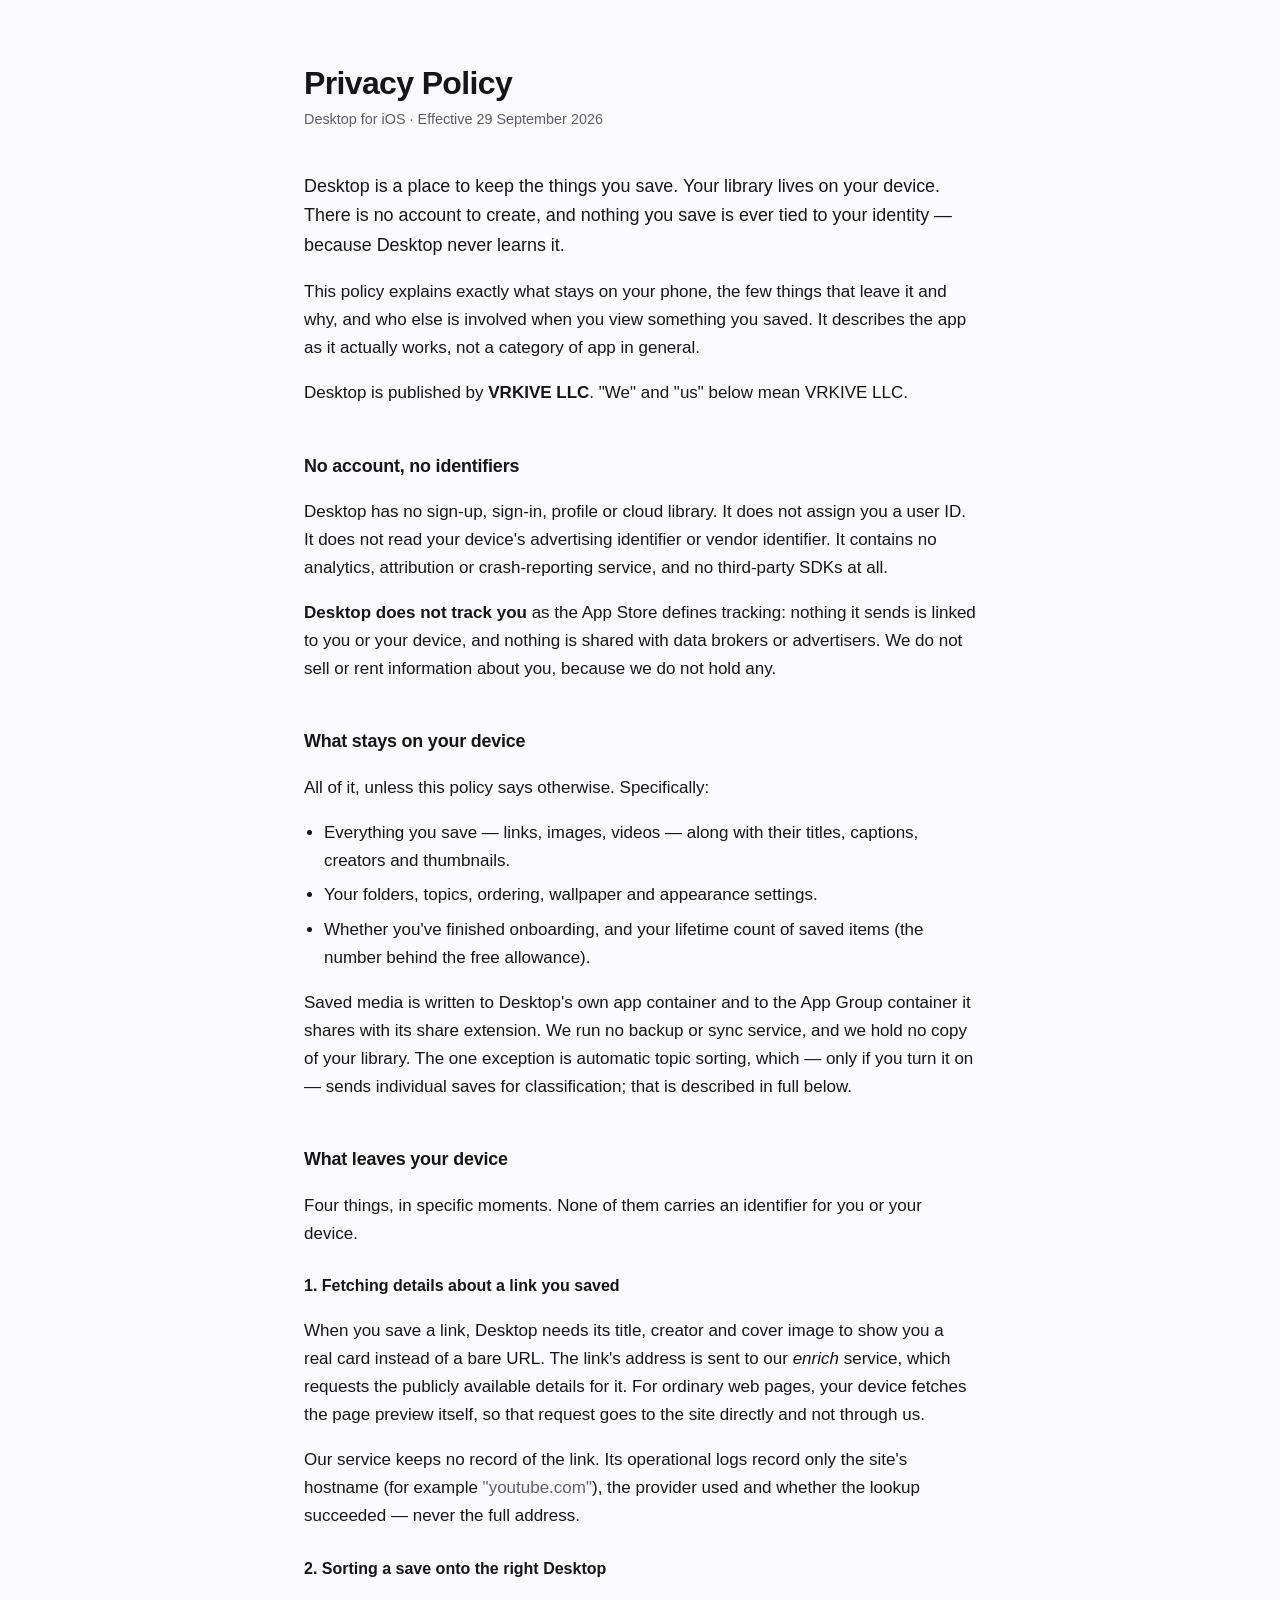
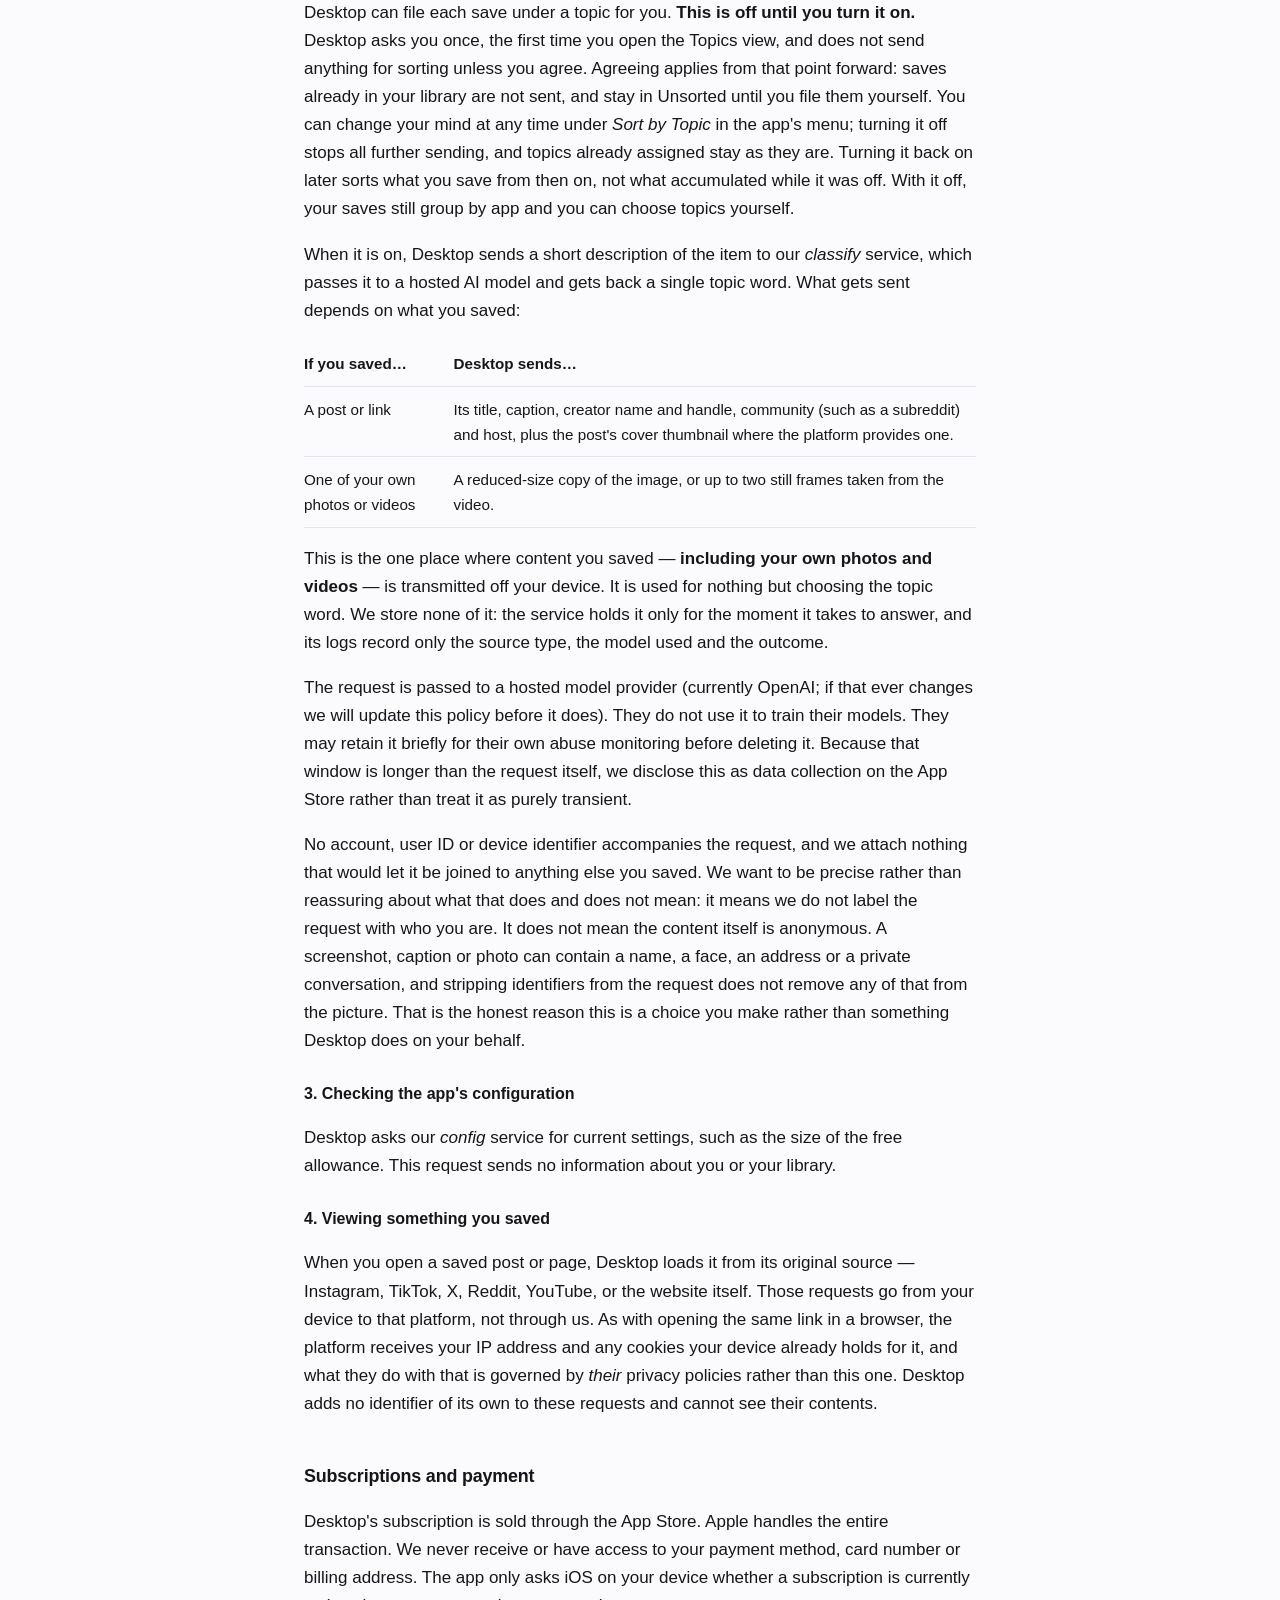
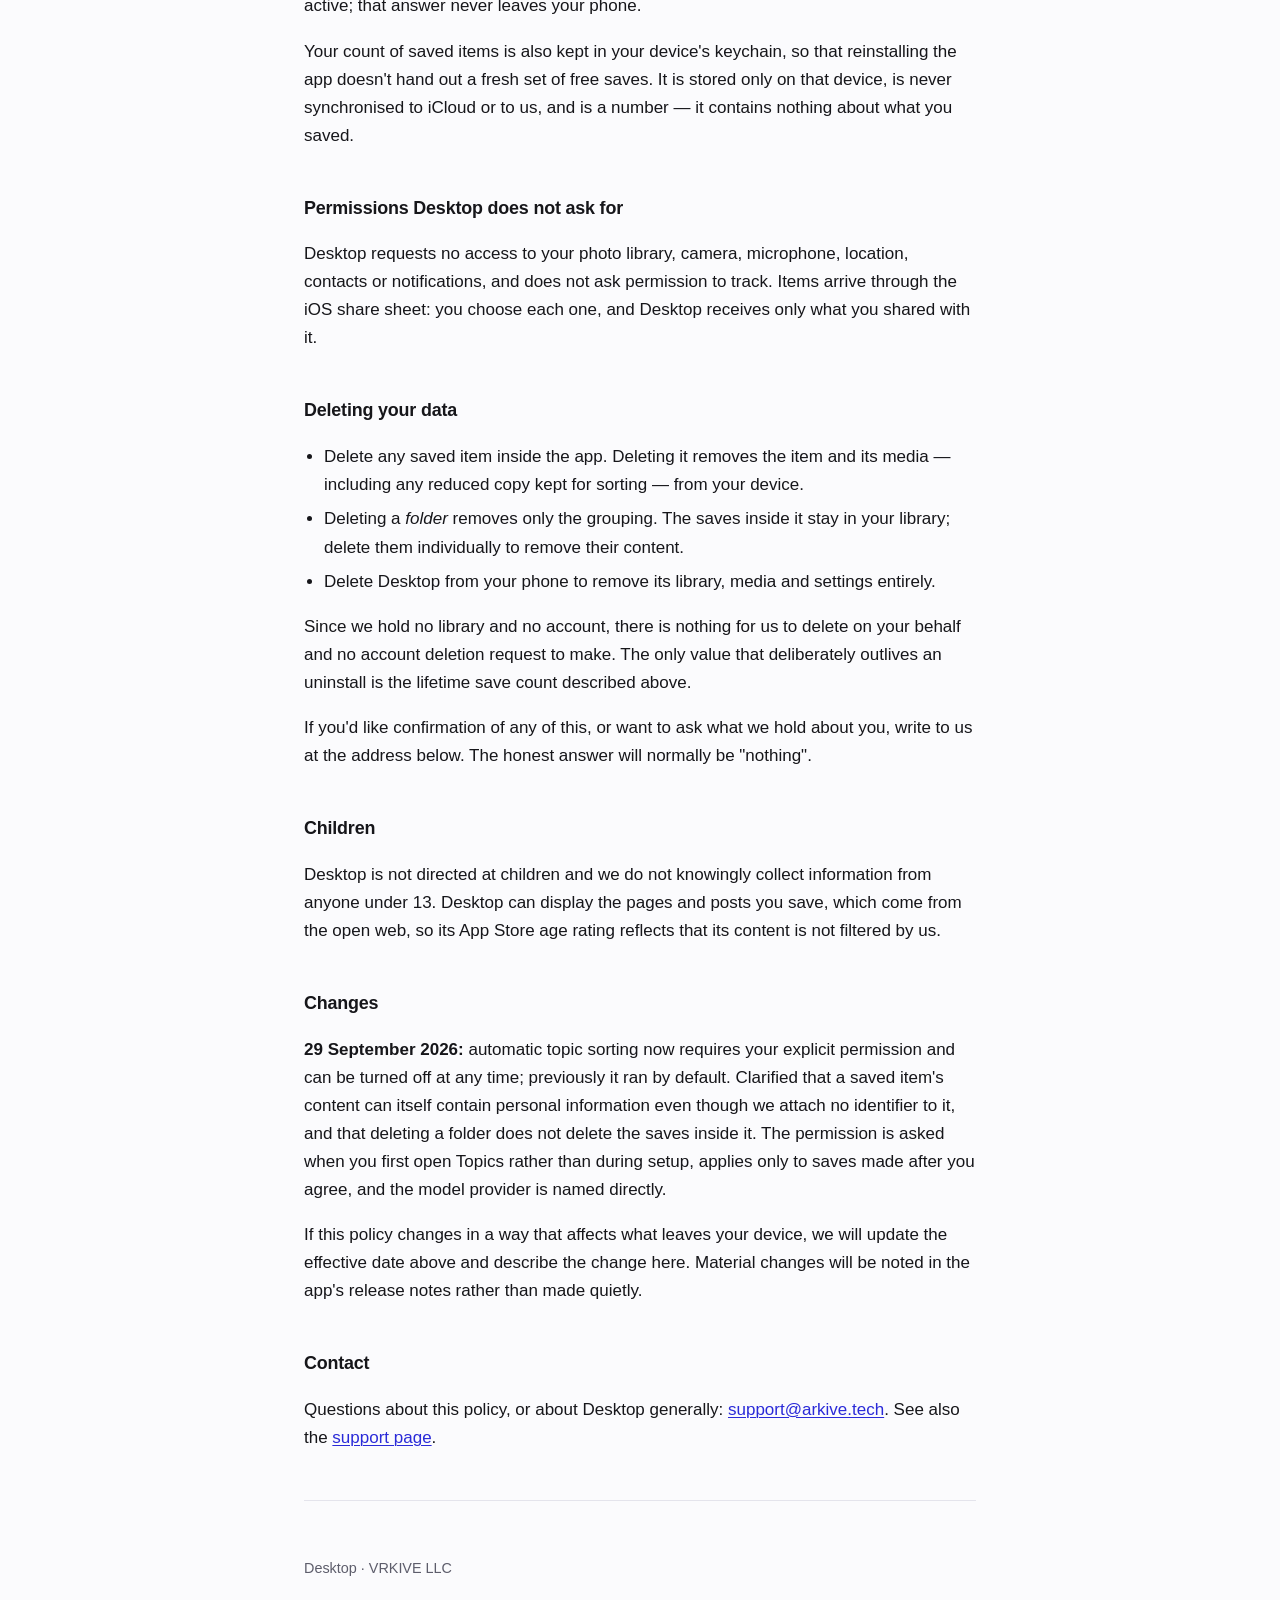
==== desktop/privacy/index.html @ d5f54761 "Point at the switch by its new name The app's menu row and settings screen are now Sort by Topic rat" ====
<!DOCTYPE html>
<html lang="en">
<head>
<meta charset="utf-8">
<meta name="viewport" content="width=device-width, initial-scale=1">
<title>Desktop — Privacy Policy</title>
<meta name="description" content="How Desktop for iOS handles your data: no account, no tracking, and a library that stays on your device. Published by VRKIVE LLC.">
<meta name="robots" content="noindex, nofollow">
<link rel="stylesheet" href="../../styles.css">
</head>
<body>

<main>

<h1>Privacy Policy</h1>
<p class="date">Desktop for iOS · Effective 29 September 2026</p>

<p class="lede">Desktop is a place to keep the things you save. Your library lives on your
device. There is no account to create, and nothing you save is ever tied to your identity —
because Desktop never learns it.</p>

<p>This policy explains exactly what stays on your phone, the few things that leave it and why,
and who else is involved when you view something you saved. It describes the app as it actually
works, not a category of app in general.</p>

<p>Desktop is published by <strong>VRKIVE LLC</strong>. "We" and "us" below mean VRKIVE LLC.</p>

<h2>No account, no identifiers</h2>
<p>Desktop has no sign-up, sign-in, profile or cloud library. It does not assign you a user ID.
It does not read your device's advertising identifier or vendor identifier. It contains no
analytics, attribution or crash-reporting service, and no third-party SDKs at all.</p>
<p><strong>Desktop does not track you</strong> as the App Store defines tracking: nothing it
sends is linked to you or your device, and nothing is shared with data brokers or advertisers.
We do not sell or rent information about you, because we do not hold any.</p>

<h2>What stays on your device</h2>
<p>All of it, unless this policy says otherwise. Specifically:</p>
<ul>
  <li>Everything you save — links, images, videos — along with their titles, captions, creators
      and thumbnails.</li>
  <li>Your folders, topics, ordering, wallpaper and appearance settings.</li>
  <li>Whether you've finished onboarding, and your lifetime count of saved items (the number
      behind the free allowance).</li>
</ul>
<p>Saved media is written to Desktop's own app container and to the App Group container it
shares with its share extension. We run no backup or sync service, and we hold no copy of your
library. The one exception is automatic topic sorting, which — only if you turn it on — sends
individual saves for classification; that is described in full below.</p>

<h2>What leaves your device</h2>
<p>Four things, in specific moments. None of them carries an identifier for you or your device.</p>

<h3>1. Fetching details about a link you saved</h3>
<p>When you save a link, Desktop needs its title, creator and cover image to show you a real card
instead of a bare URL. The link's address is sent to our <em>enrich</em> service, which requests
the publicly available details for it. For ordinary web pages, your device fetches the page
preview itself, so that request goes to the site directly and not through us.</p>
<p>Our service keeps no record of the link. Its operational logs record only the site's hostname
(for example <span class="muted">"youtube.com"</span>), the provider used and whether the lookup
succeeded — never the full address.</p>

<h3>2. Sorting a save onto the right Desktop</h3>
<p>Desktop can file each save under a topic for you. <strong>This is off until you turn it
on.</strong> Desktop asks you once, the first time you open the Topics view, and does not send
anything for sorting unless you agree. Agreeing applies from that point forward: saves already in
your library are not sent, and stay in Unsorted until you file them yourself. You can change your
mind at any time under <em>Sort by Topic</em> in the app's menu; turning it off stops all
further sending, and topics already assigned stay as they are. Turning it back on later sorts what
you save from then on, not what accumulated while it was off. With it off, your saves still
group by app and you can choose topics yourself.</p>
<p>When it is on, Desktop sends a short description of the item to our <em>classify</em> service,
which passes it to a hosted AI model and gets back a single topic word. What gets sent depends on
what you saved:</p>
<table>
  <tr><th>If you saved…</th><th>Desktop sends…</th></tr>
  <tr>
    <td>A post or link</td>
    <td>Its title, caption, creator name and handle, community (such as a subreddit) and host,
        plus the post's cover thumbnail where the platform provides one.</td>
  </tr>
  <tr>
    <td>One of your own photos or videos</td>
    <td>A reduced-size copy of the image, or up to two still frames taken from the video.</td>
  </tr>
</table>
<p>This is the one place where content you saved — <strong>including your own photos and
videos</strong> — is transmitted off your device. It is used for nothing but choosing the topic
word. We store none of it: the service holds it only for the moment it takes to answer, and its
logs record only the source type, the model used and the outcome.</p>
<p>The request is passed to a hosted model provider (currently OpenAI; if that ever changes we
will update this policy before it does). They do not use it to train their models. They may retain it briefly for their
own abuse monitoring before deleting it. Because that window is longer than the request itself,
we disclose this as data collection on the App Store rather than treat it as purely transient.</p>
<p>No account, user ID or device identifier accompanies the request, and we attach nothing that
would let it be joined to anything else you saved. We want to be precise rather than reassuring
about what that does and does not mean: it means we do not label the request with who you are.
It does not mean the content itself is anonymous. A screenshot, caption or photo can contain a
name, a face, an address or a private conversation, and stripping identifiers from the request
does not remove any of that from the picture. That is the honest reason this is a choice you make
rather than something Desktop does on your behalf.</p>

<h3>3. Checking the app's configuration</h3>
<p>Desktop asks our <em>config</em> service for current settings, such as the size of the free
allowance. This request sends no information about you or your library.</p>

<h3>4. Viewing something you saved</h3>
<p>When you open a saved post or page, Desktop loads it from its original source — Instagram,
TikTok, X, Reddit, YouTube, or the website itself. Those requests go from your device to that
platform, not through us. As with opening the same link in a browser, the platform receives your
IP address and any cookies your device already holds for it, and what they do with that is
governed by <em>their</em> privacy policies rather than this one. Desktop adds no identifier of
its own to these requests and cannot see their contents.</p>

<h2>Subscriptions and payment</h2>
<p>Desktop's subscription is sold through the App Store. Apple handles the entire transaction.
We never receive or have access to your payment method, card number or billing address. The app
only asks iOS on your device whether a subscription is currently active; that answer never leaves
your phone.</p>
<p>Your count of saved items is also kept in your device's keychain, so that reinstalling the app
doesn't hand out a fresh set of free saves. It is stored only on that device, is never
synchronised to iCloud or to us, and is a number — it contains nothing about what you saved.</p>

<h2>Permissions Desktop does not ask for</h2>
<p>Desktop requests no access to your photo library, camera, microphone, location, contacts or
notifications, and does not ask permission to track. Items arrive through the iOS share sheet:
you choose each one, and Desktop receives only what you shared with it.</p>

<h2>Deleting your data</h2>
<ul>
  <li>Delete any saved item inside the app. Deleting it removes the item and its media —
      including any reduced copy kept for sorting — from your device.</li>
  <li>Deleting a <em>folder</em> removes only the grouping. The saves inside it stay in your
      library; delete them individually to remove their content.</li>
  <li>Delete Desktop from your phone to remove its library, media and settings entirely.</li>
</ul>
<p>Since we hold no library and no account, there is nothing for us to delete on your behalf and
no account deletion request to make. The only value that deliberately outlives an uninstall is
the lifetime save count described above.</p>
<p>If you'd like confirmation of any of this, or want to ask what we hold about you, write to us
at the address below. The honest answer will normally be "nothing".</p>

<h2>Children</h2>
<p>Desktop is not directed at children and we do not knowingly collect information from anyone
under 13. Desktop can display the pages and posts you save, which come from the open web, so its
App Store age rating reflects that its content is not filtered by us.</p>

<h2>Changes</h2>
<p><strong>29 September 2026:</strong> automatic topic sorting now requires your explicit
permission and can be turned off at any time; previously it ran by default. Clarified that a
saved item's content can itself contain personal information even though we attach no identifier
to it, and that deleting a folder does not delete the saves inside it. The permission is asked
when you first open Topics rather than during setup, applies only to saves made after you agree,
and the model provider is named directly.</p>
<p>If this policy changes in a way that affects what leaves your device, we will update the
effective date above and describe the change here. Material changes will be noted in the app's
release notes rather than made quietly.</p>

<h2>Contact</h2>
<p>Questions about this policy, or about Desktop generally:
<a href="mailto:support@arkive.tech">support@arkive.tech</a>. See also the
<a href="../support/">support page</a>.</p>

<hr>
<footer>Desktop · VRKIVE LLC</footer>

</main>
</body>
</html>
---- styles.css ----
/* One stylesheet for all pages. No webfonts, no JS, no external requests:
   the system UI stack is already installed on every device that will read
   these, and a legal page that depends on a CDN is a legal page that can
   fail to load. */

:root {
  color-scheme: light dark;
  --fg: #16161a;
  --muted: #5d5d6b;
  --bg: #fbfbfd;
  --rule: #e4e4ec;
  --accent: #2a2ad8;
}

@media (prefers-color-scheme: dark) {
  :root {
    --fg: #ececf1;
    --muted: #9d9daa;
    --bg: #101014;
    --rule: #26262e;
    --accent: #a8a8ff;
  }
}

* { box-sizing: border-box; }

body {
  margin: 0;
  background: var(--bg);
  color: var(--fg);
  font: 17px/1.65 -apple-system, BlinkMacSystemFont, "Segoe UI", Helvetica, Arial, sans-serif;
  -webkit-text-size-adjust: 100%;
}

main {
  max-width: 44rem;
  margin: 0 auto;
  padding: 4rem 16px 6rem;
}

h1 { font-size: 2rem; line-height: 1.2; letter-spacing: -.02em; margin: 0 0 .35rem; }
h2 { font-size: 1.12rem; letter-spacing: -.01em; margin: 2.75rem 0 .6rem; }
h3 { font-size: 1rem; margin: 1.6rem 0 .4rem; }

.date { color: var(--muted); font-size: .9rem; margin: 0 0 2.5rem; }
.lede { font-size: 1.12rem; }
.muted { color: var(--muted); }

a { color: var(--accent); text-decoration-thickness: 1px; text-underline-offset: 2px; }
a:focus-visible { outline: 2px solid var(--accent); outline-offset: 3px; border-radius: 2px; }

ul { padding-left: 1.25rem; }
li { margin: .4rem 0; }

hr { border: 0; border-top: 1px solid var(--rule); margin: 3rem 0; }

table {
  width: 100%;
  border-collapse: collapse;
  margin: 1rem 0;
  font-size: .95rem;
  display: block;
  overflow-x: auto;
}
th, td {
  text-align: left;
  padding: .6rem .8rem .6rem 0;
  border-bottom: 1px solid var(--rule);
  vertical-align: top;
}
th { font-weight: 600; }

footer { margin-top: 3.5rem; color: var(--muted); font-size: .9rem; }
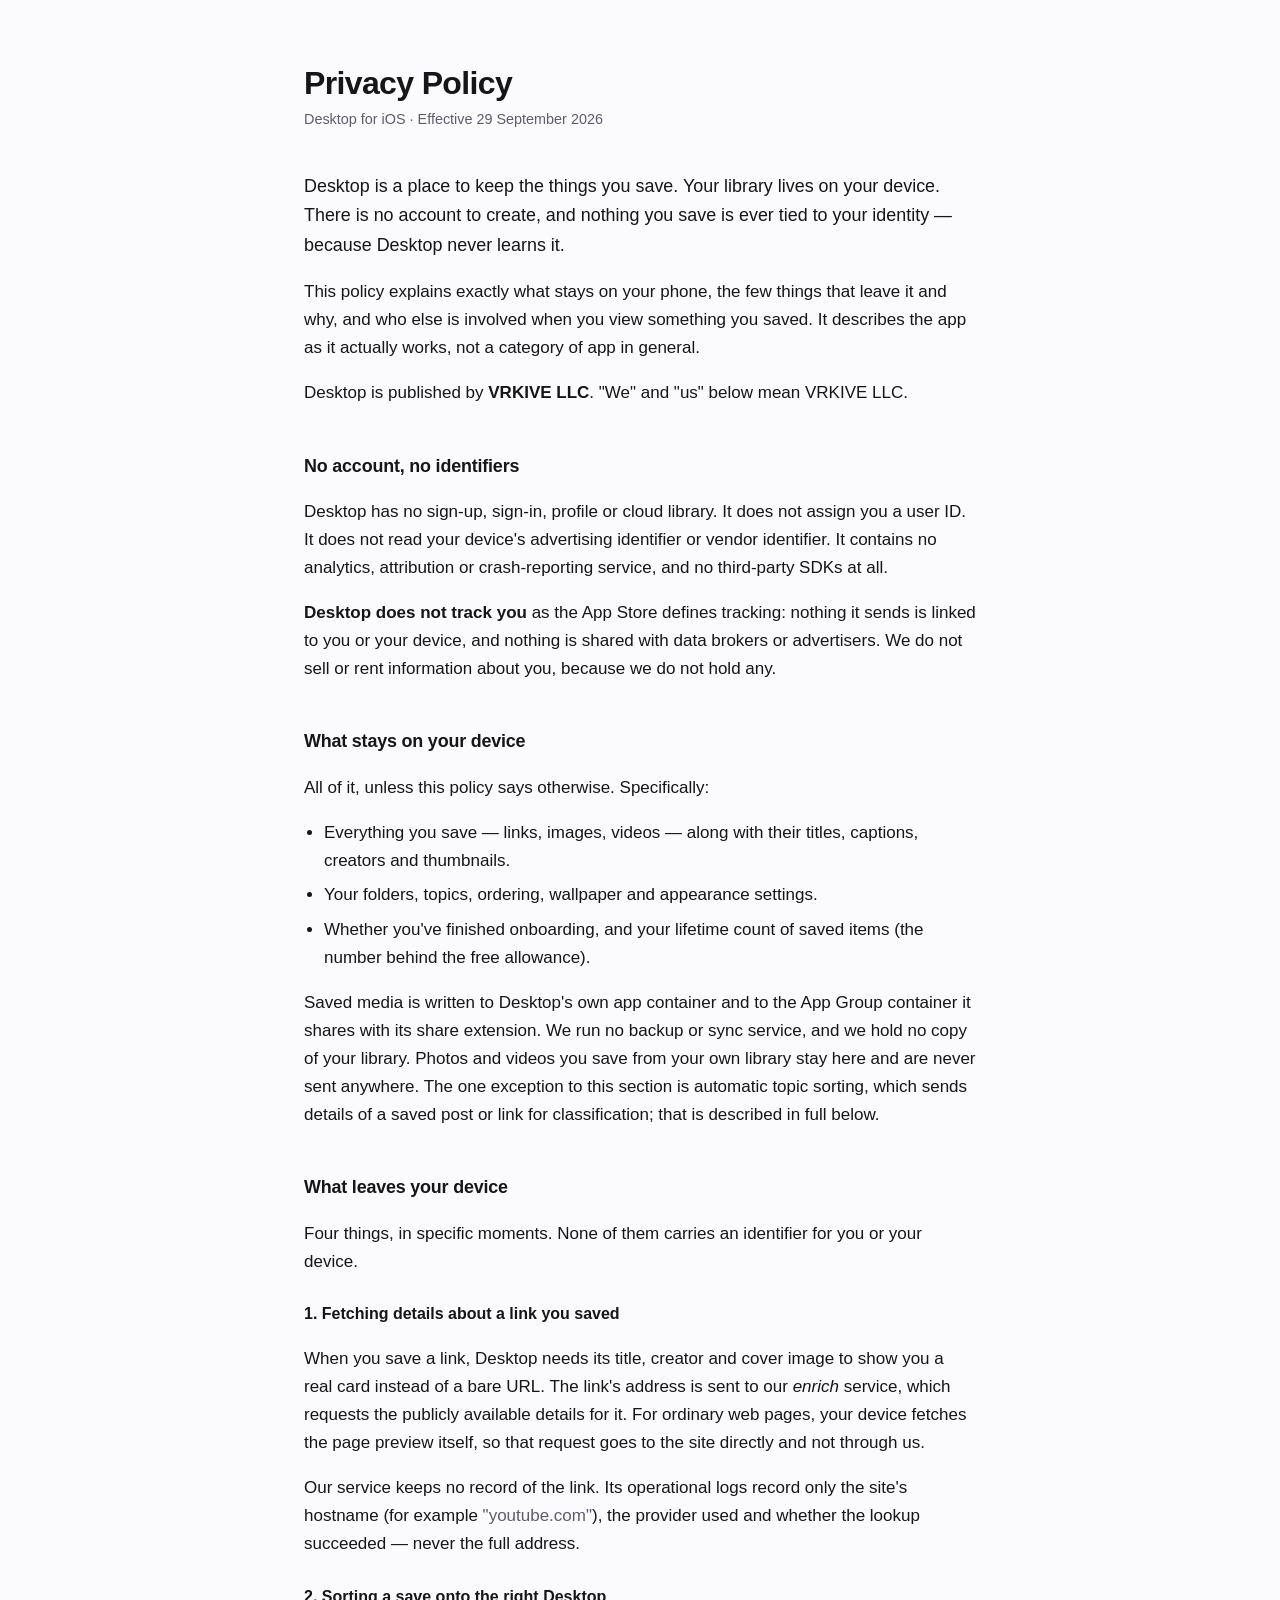
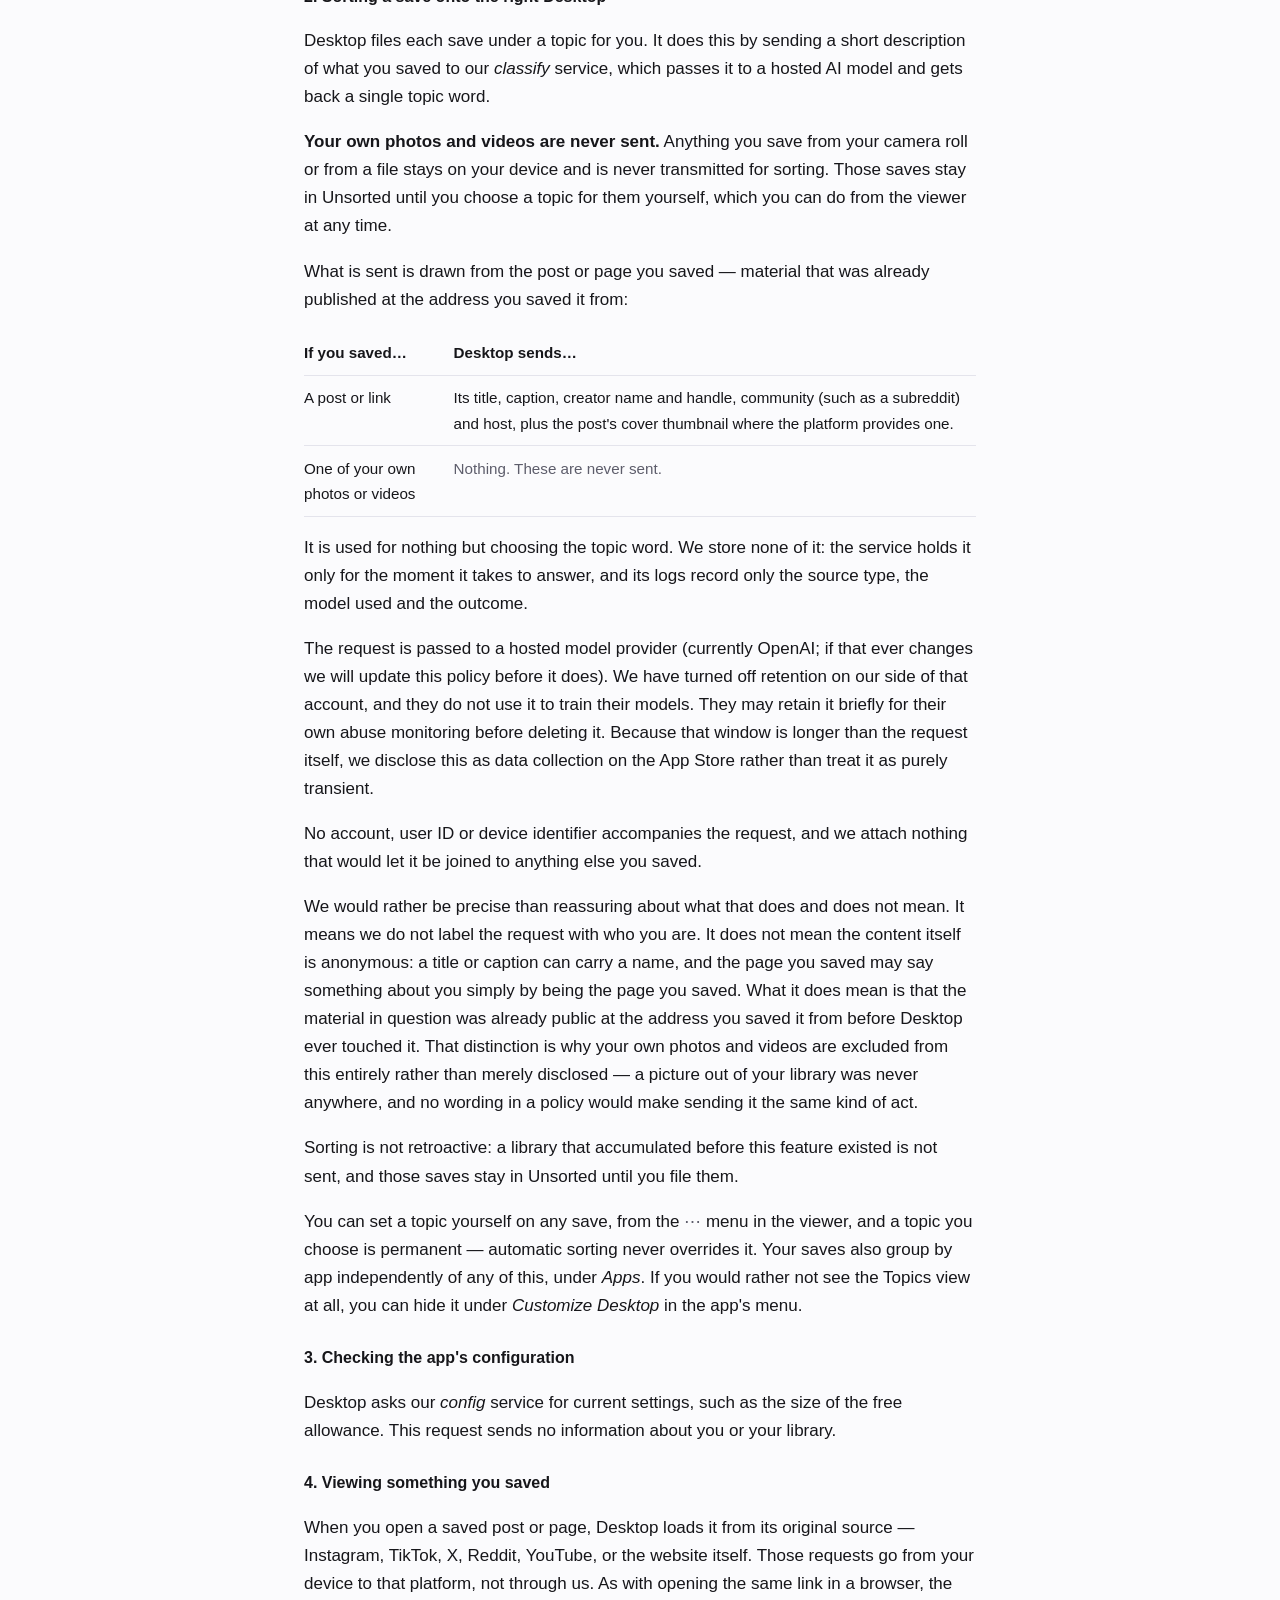
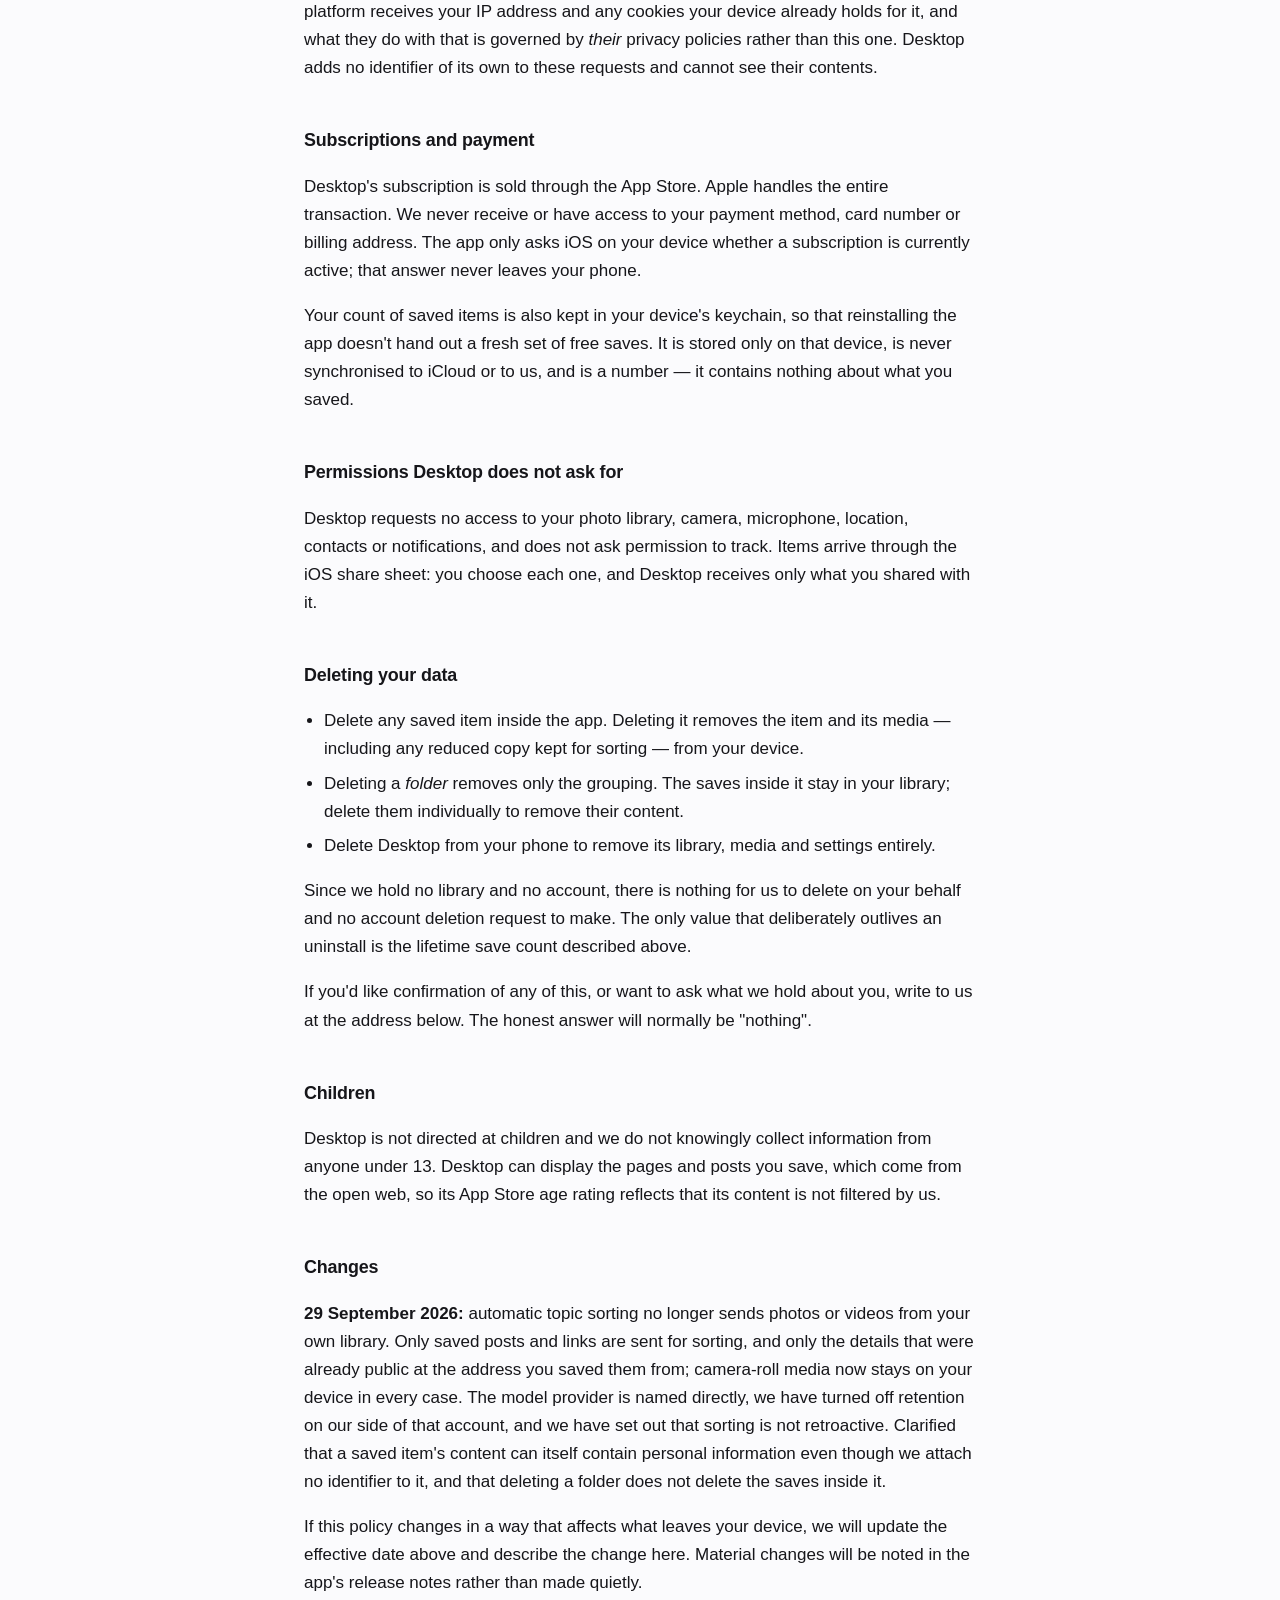
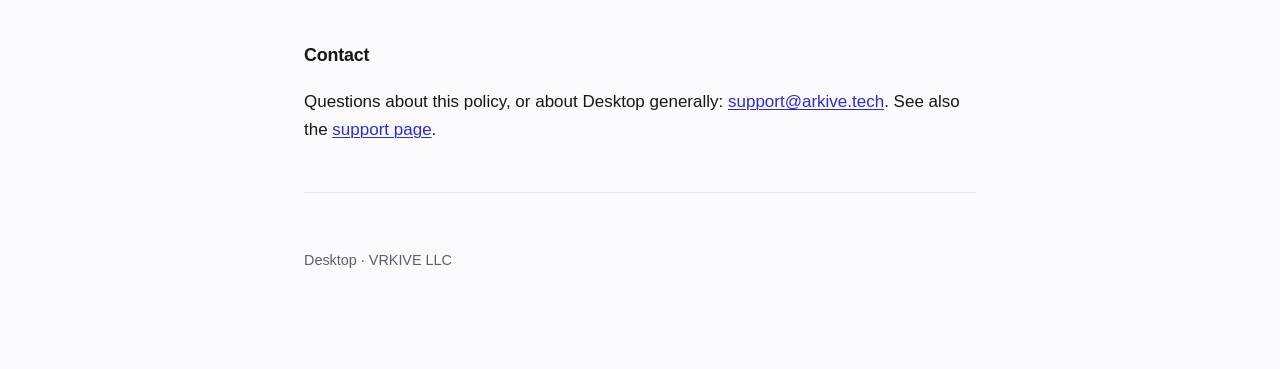
==== commit 5598a4f0: "Stop describing a choice the app no longer asks Sorting runs for everyone now, and it no longer send" ====
--- a/desktop/privacy/index.html
+++ b/desktop/privacy/index.html
@@ -44,8 +44,9 @@
 </ul>
 <p>Saved media is written to Desktop's own app container and to the App Group container it
 shares with its share extension. We run no backup or sync service, and we hold no copy of your
-library. The one exception is automatic topic sorting, which — only if you turn it on — sends
-individual saves for classification; that is described in full below.</p>
+library. Photos and videos you save from your own library stay here and are never sent anywhere.
+The one exception to this section is automatic topic sorting, which sends details of a saved post
+or link for classification; that is described in full below.</p>
 
 <h2>What leaves your device</h2>
 <p>Four things, in specific moments. None of them carries an identifier for you or your device.</p>
@@ -60,17 +61,15 @@
 succeeded — never the full address.</p>
 
 <h3>2. Sorting a save onto the right Desktop</h3>
-<p>Desktop can file each save under a topic for you. <strong>This is off until you turn it
-on.</strong> Desktop asks you once, the first time you open the Topics view, and does not send
-anything for sorting unless you agree. Agreeing applies from that point forward: saves already in
-your library are not sent, and stay in Unsorted until you file them yourself. You can change your
-mind at any time under <em>Sort by Topic</em> in the app's menu; turning it off stops all
-further sending, and topics already assigned stay as they are. Turning it back on later sorts what
-you save from then on, not what accumulated while it was off. With it off, your saves still
-group by app and you can choose topics yourself.</p>
-<p>When it is on, Desktop sends a short description of the item to our <em>classify</em> service,
-which passes it to a hosted AI model and gets back a single topic word. What gets sent depends on
-what you saved:</p>
+<p>Desktop files each save under a topic for you. It does this by sending a short description of
+what you saved to our <em>classify</em> service, which passes it to a hosted AI model and gets
+back a single topic word.</p>
+<p><strong>Your own photos and videos are never sent.</strong> Anything you save from your camera
+roll or from a file stays on your device and is never transmitted for sorting. Those saves stay in
+Unsorted until you choose a topic for them yourself, which you can do from the viewer at any
+time.</p>
+<p>What is sent is drawn from the post or page you saved — material that was already published at
+the address you saved it from:</p>
 <table>
   <tr><th>If you saved…</th><th>Desktop sends…</th></tr>
   <tr>
@@ -80,24 +79,33 @@
   </tr>
   <tr>
     <td>One of your own photos or videos</td>
-    <td>A reduced-size copy of the image, or up to two still frames taken from the video.</td>
+    <td><span class="muted">Nothing. These are never sent.</span></td>
   </tr>
 </table>
-<p>This is the one place where content you saved — <strong>including your own photos and
-videos</strong> — is transmitted off your device. It is used for nothing but choosing the topic
-word. We store none of it: the service holds it only for the moment it takes to answer, and its
-logs record only the source type, the model used and the outcome.</p>
+<p>It is used for nothing but choosing the topic word. We store none of it: the service holds it
+only for the moment it takes to answer, and its logs record only the source type, the model used
+and the outcome.</p>
 <p>The request is passed to a hosted model provider (currently OpenAI; if that ever changes we
-will update this policy before it does). They do not use it to train their models. They may retain it briefly for their
-own abuse monitoring before deleting it. Because that window is longer than the request itself,
-we disclose this as data collection on the App Store rather than treat it as purely transient.</p>
+will update this policy before it does). We have turned off retention on our side of that account,
+and they do not use it to train their models. They may retain it briefly for their own abuse
+monitoring before deleting it. Because that window is longer than the request itself, we disclose
+this as data collection on the App Store rather than treat it as purely transient.</p>
 <p>No account, user ID or device identifier accompanies the request, and we attach nothing that
-would let it be joined to anything else you saved. We want to be precise rather than reassuring
-about what that does and does not mean: it means we do not label the request with who you are.
-It does not mean the content itself is anonymous. A screenshot, caption or photo can contain a
-name, a face, an address or a private conversation, and stripping identifiers from the request
-does not remove any of that from the picture. That is the honest reason this is a choice you make
-rather than something Desktop does on your behalf.</p>
+would let it be joined to anything else you saved.</p>
+<p>We would rather be precise than reassuring about what that does and does not mean. It means we
+do not label the request with who you are. It does not mean the content itself is anonymous: a
+title or caption can carry a name, and the page you saved may say something about you simply by
+being the page you saved. What it does mean is that the material in question was already public at
+the address you saved it from before Desktop ever touched it. That distinction is why your own
+photos and videos are excluded from this entirely rather than merely disclosed — a picture out of
+your library was never anywhere, and no wording in a policy would make sending it the same kind of
+act.</p>
+<p>Sorting is not retroactive: a library that accumulated before this feature existed is not sent,
+and those saves stay in Unsorted until you file them.</p>
+<p>You can set a topic yourself on any save, from the <span class="muted">⋯</span> menu in the
+viewer, and a topic you choose is permanent — automatic sorting never overrides it. Your saves
+also group by app independently of any of this, under <em>Apps</em>. If you would rather not see
+the Topics view at all, you can hide it under <em>Customize Desktop</em> in the app's menu.</p>
 
 <h3>3. Checking the app's configuration</h3>
 <p>Desktop asks our <em>config</em> service for current settings, such as the size of the free
@@ -145,12 +153,13 @@
 App Store age rating reflects that its content is not filtered by us.</p>
 
 <h2>Changes</h2>
-<p><strong>29 September 2026:</strong> automatic topic sorting now requires your explicit
-permission and can be turned off at any time; previously it ran by default. Clarified that a
-saved item's content can itself contain personal information even though we attach no identifier
-to it, and that deleting a folder does not delete the saves inside it. The permission is asked
-when you first open Topics rather than during setup, applies only to saves made after you agree,
-and the model provider is named directly.</p>
+<p><strong>29 September 2026:</strong> automatic topic sorting no longer sends photos or videos
+from your own library. Only saved posts and links are sent for sorting, and only the details that
+were already public at the address you saved them from; camera-roll media now stays on your device
+in every case. The model provider is named directly, we have turned off retention on our side of
+that account, and we have set out that sorting is not retroactive. Clarified that a saved item's
+content can itself contain personal information even though we attach no identifier to it, and
+that deleting a folder does not delete the saves inside it.</p>
 <p>If this policy changes in a way that affects what leaves your device, we will update the
 effective date above and describe the change here. Material changes will be noted in the app's
 release notes rather than made quietly.</p>
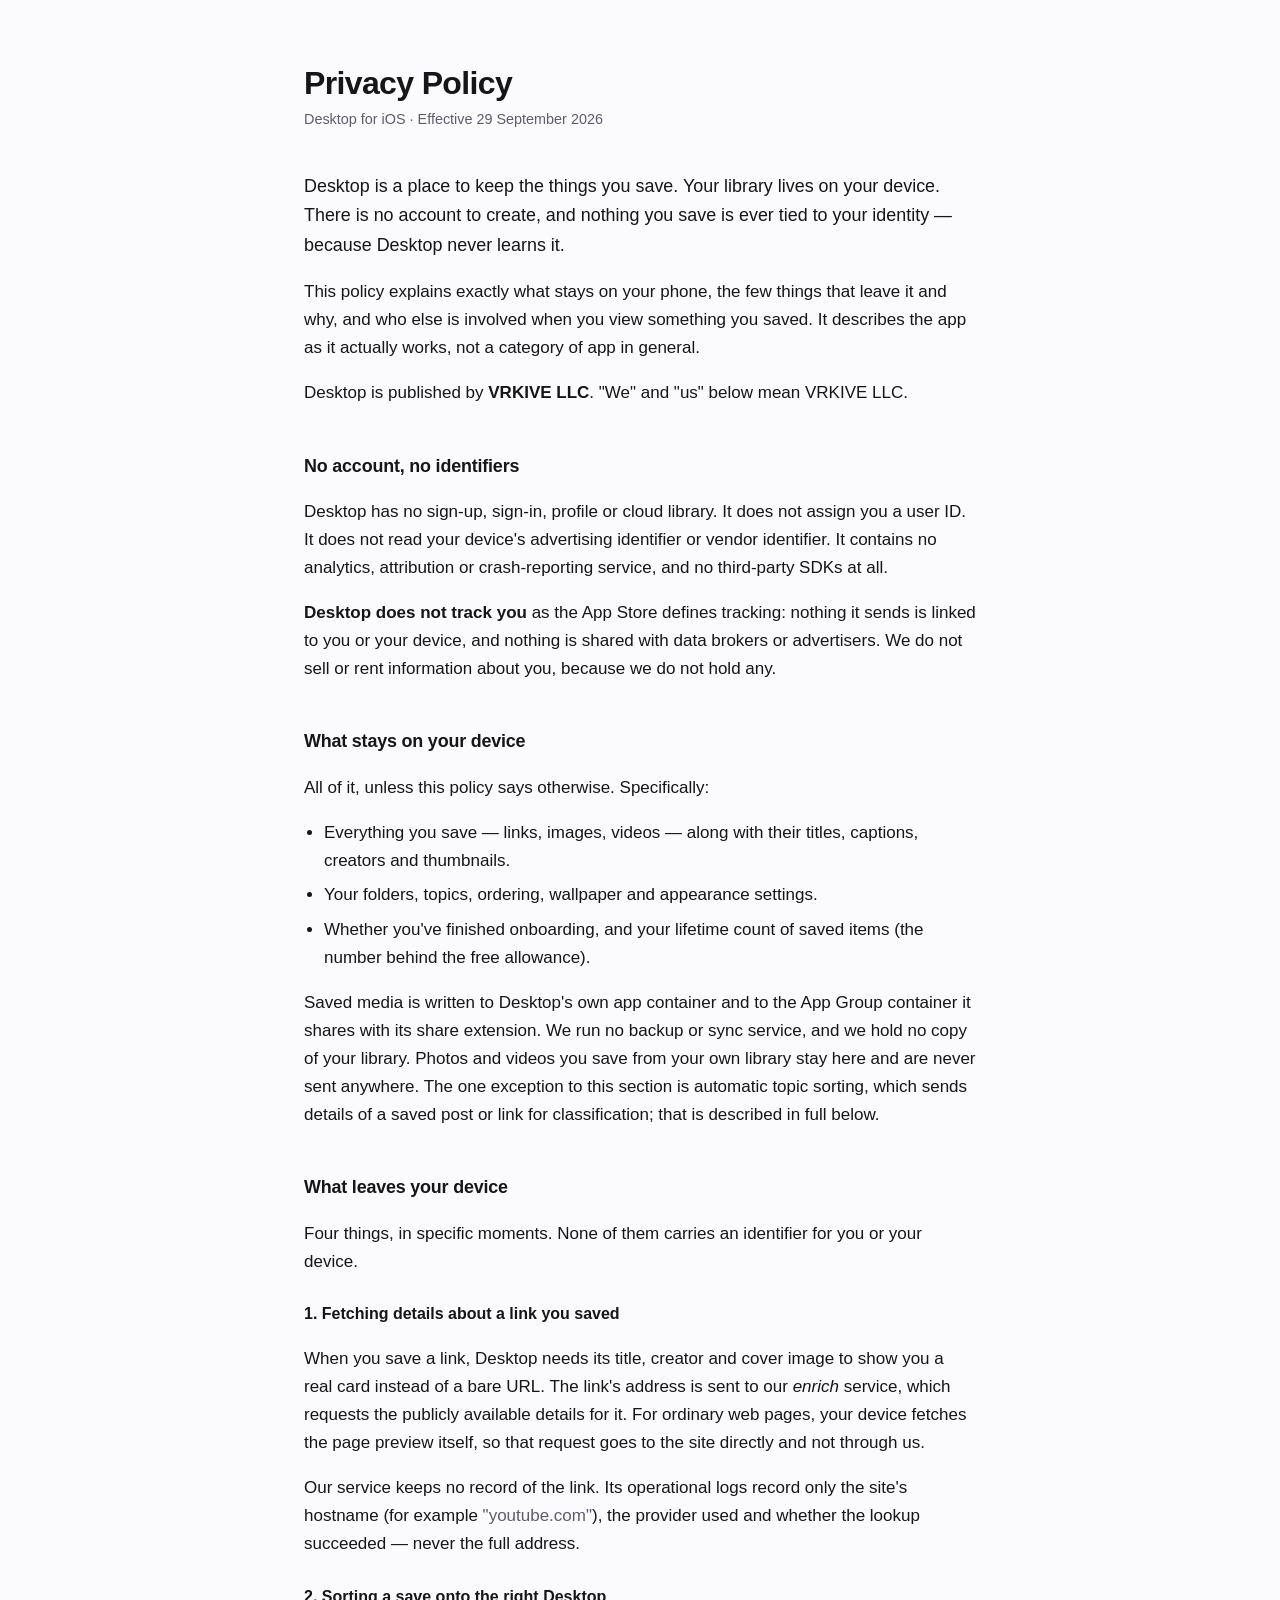
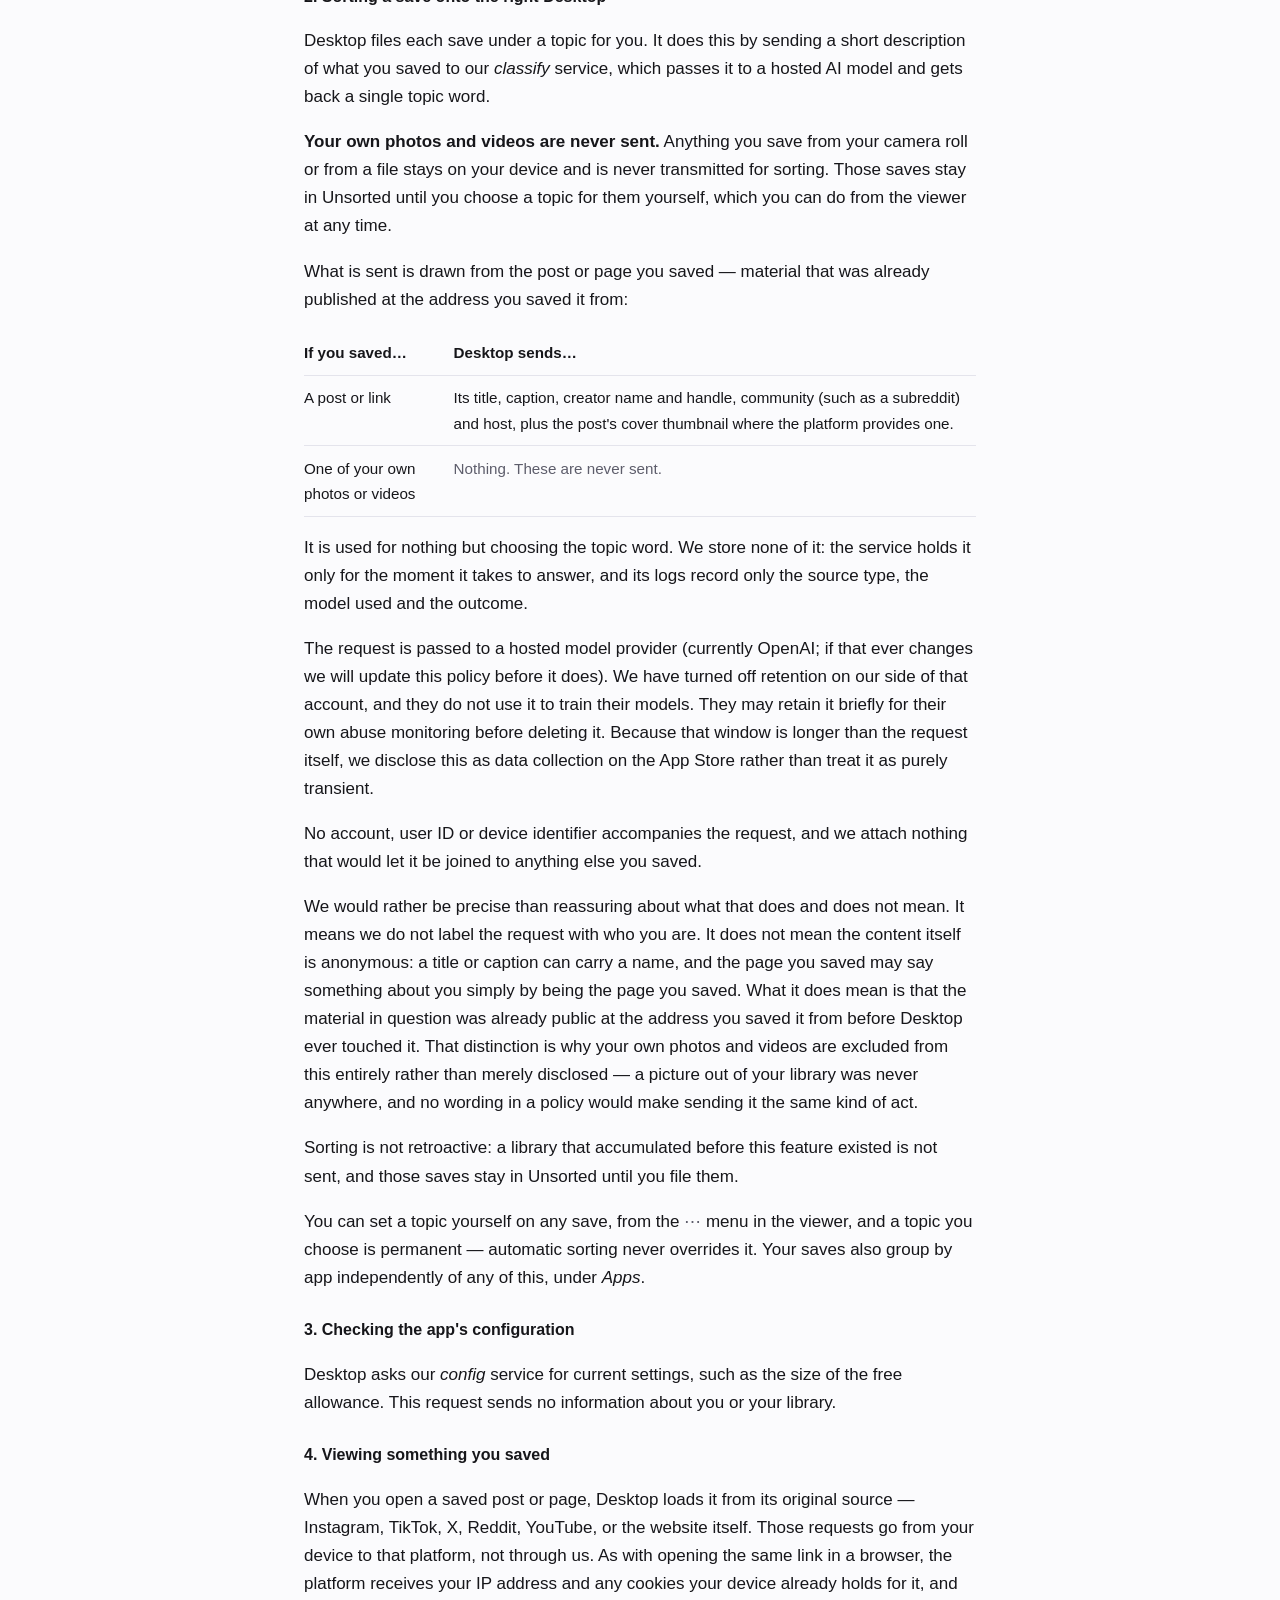
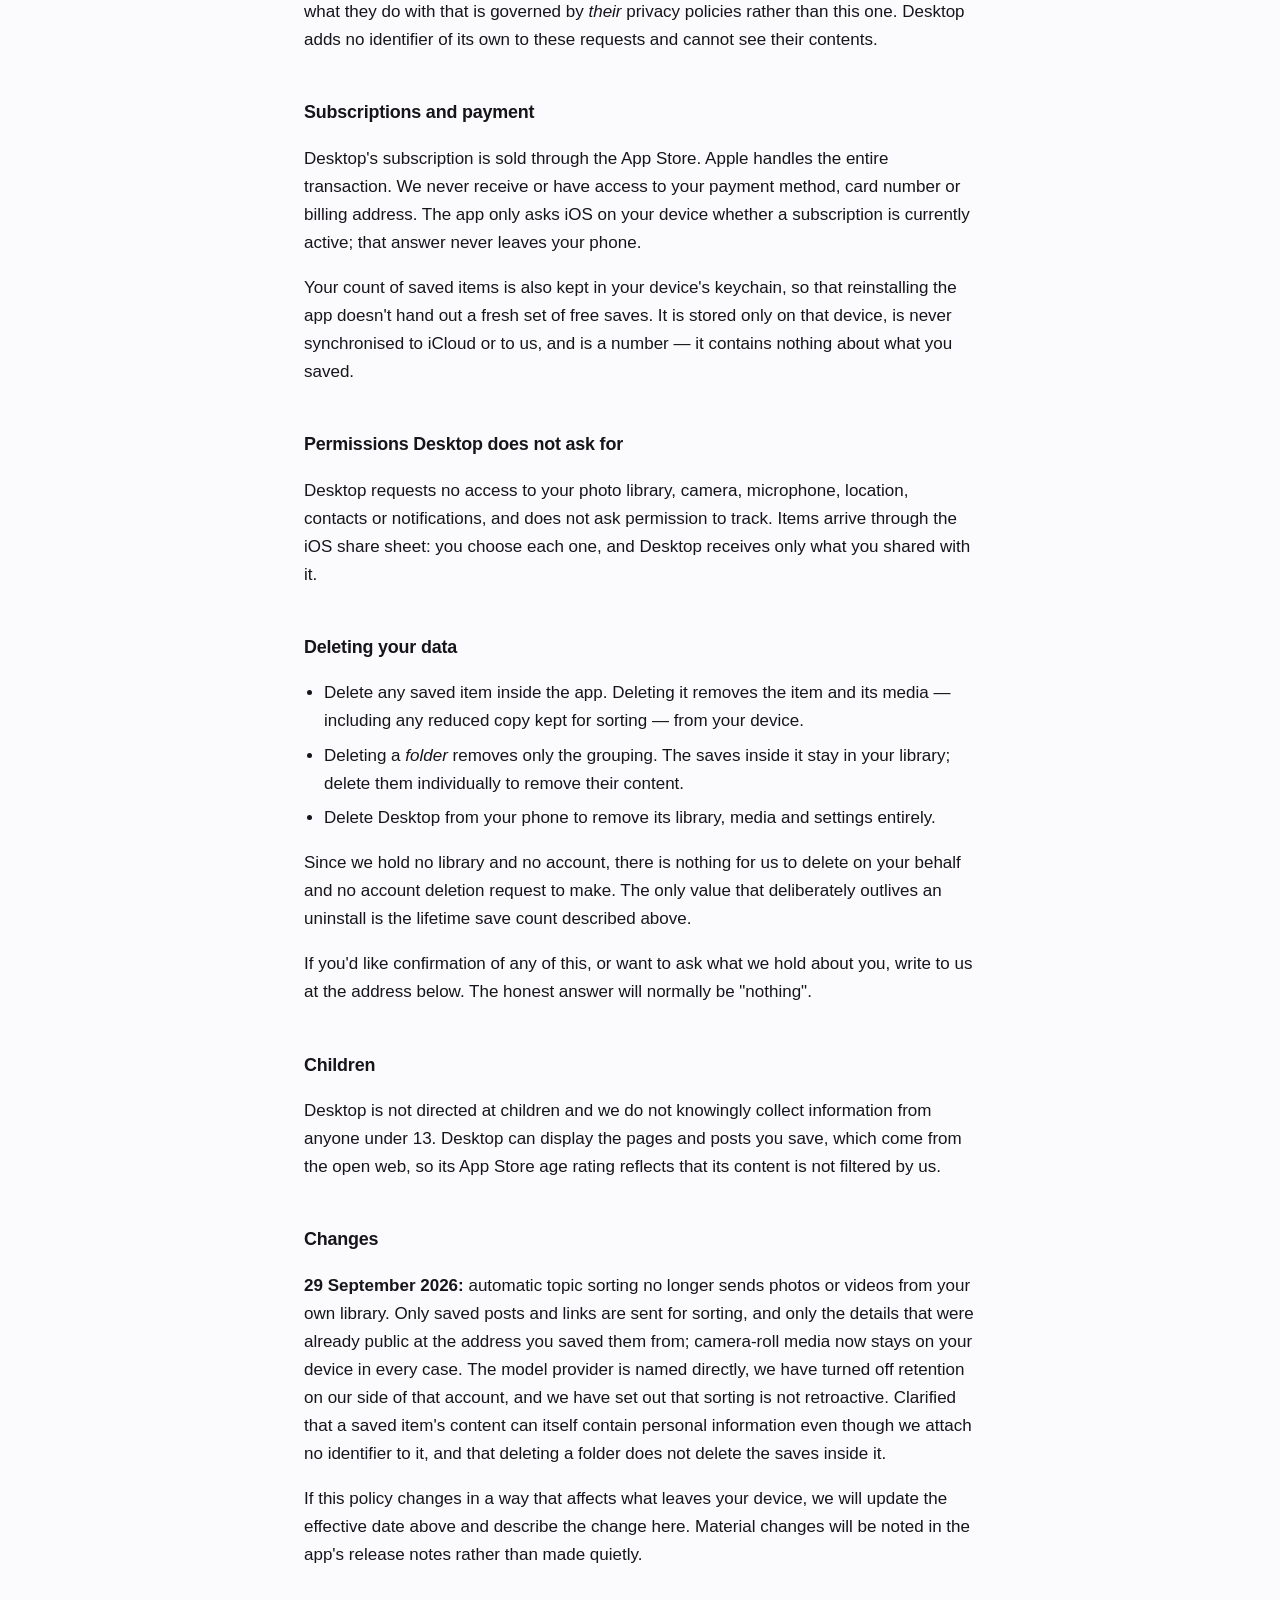
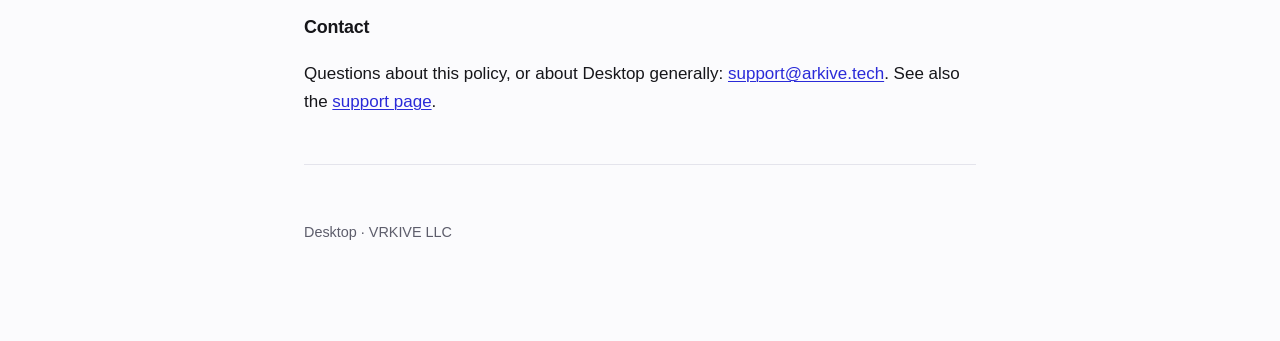
==== commit 6704a7bf: "Drop the escape hatch that no longer exists The policy still told readers they could hide the Topics" ====
--- a/desktop/privacy/index.html
+++ b/desktop/privacy/index.html
@@ -104,8 +104,7 @@
 and those saves stay in Unsorted until you file them.</p>
 <p>You can set a topic yourself on any save, from the <span class="muted">⋯</span> menu in the
 viewer, and a topic you choose is permanent — automatic sorting never overrides it. Your saves
-also group by app independently of any of this, under <em>Apps</em>. If you would rather not see
-the Topics view at all, you can hide it under <em>Customize Desktop</em> in the app's menu.</p>
+also group by app independently of any of this, under <em>Apps</em>.</p>
 
 <h3>3. Checking the app's configuration</h3>
 <p>Desktop asks our <em>config</em> service for current settings, such as the size of the free
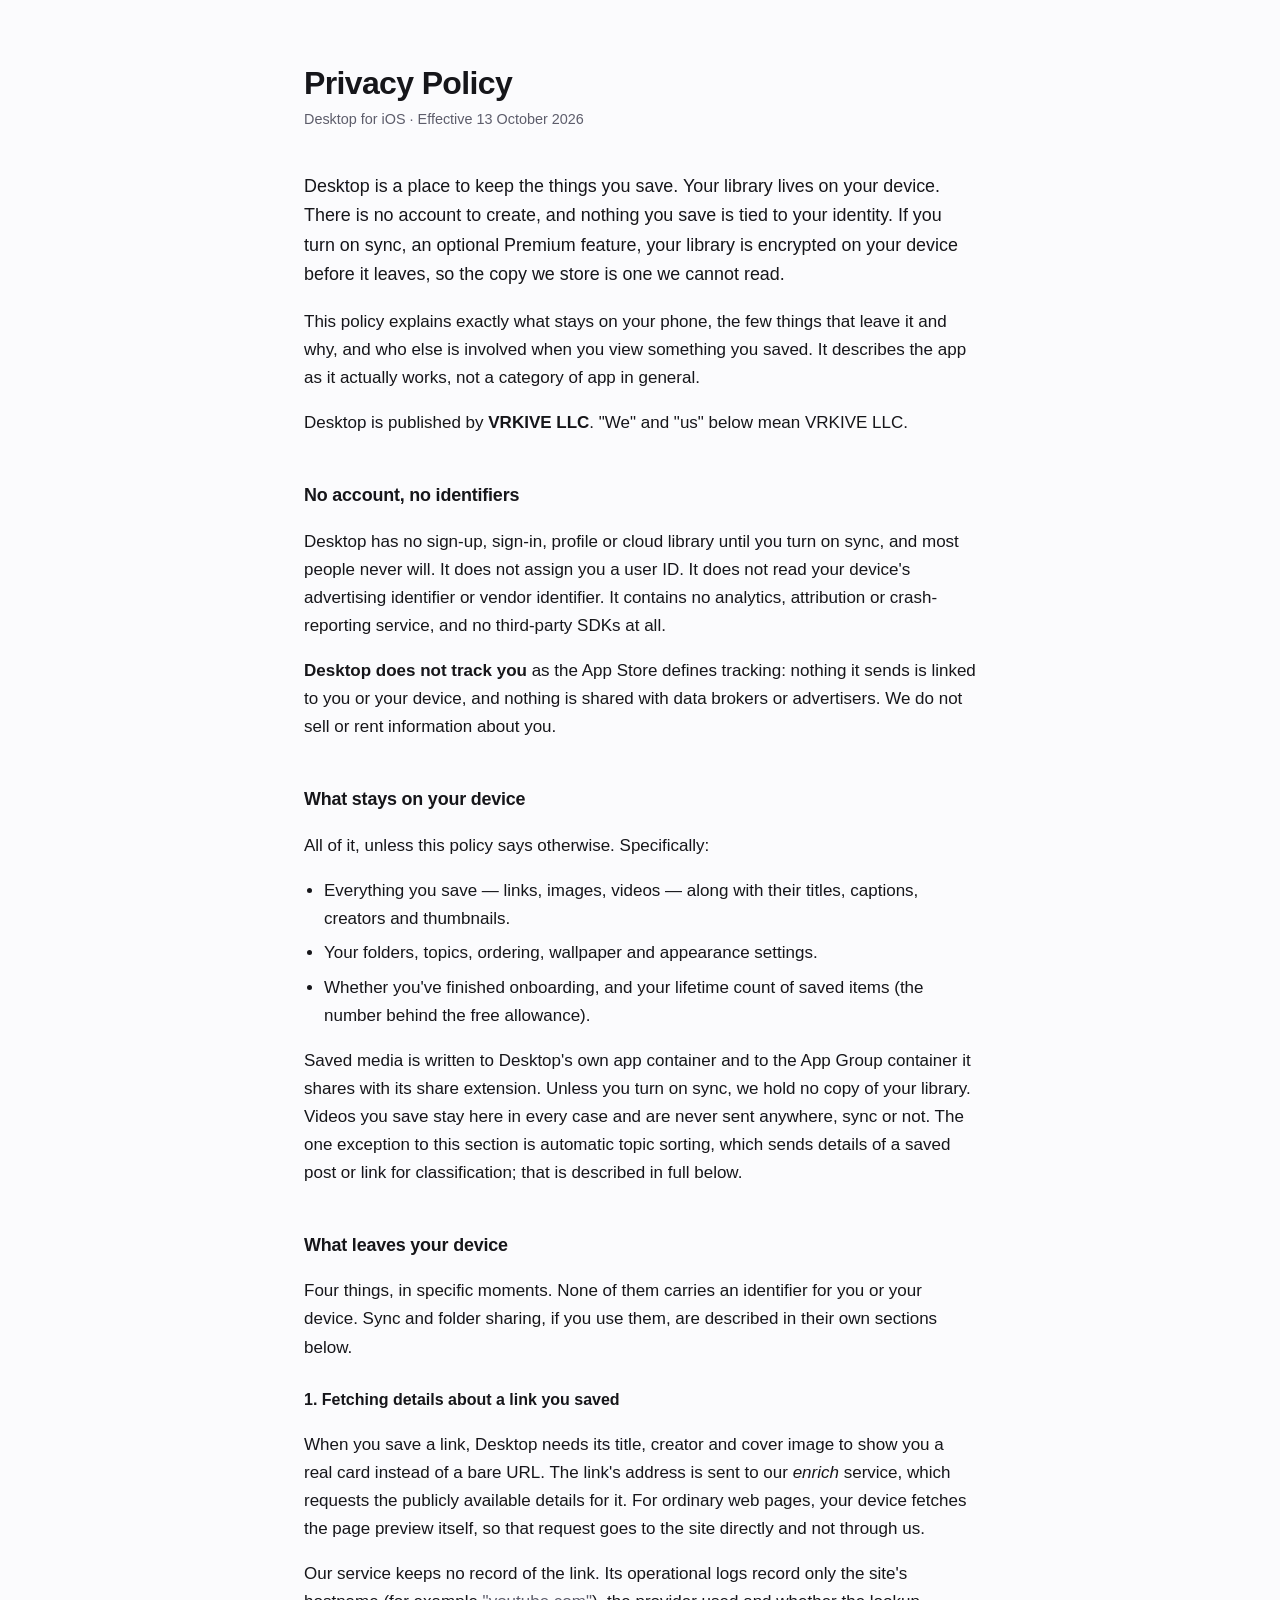
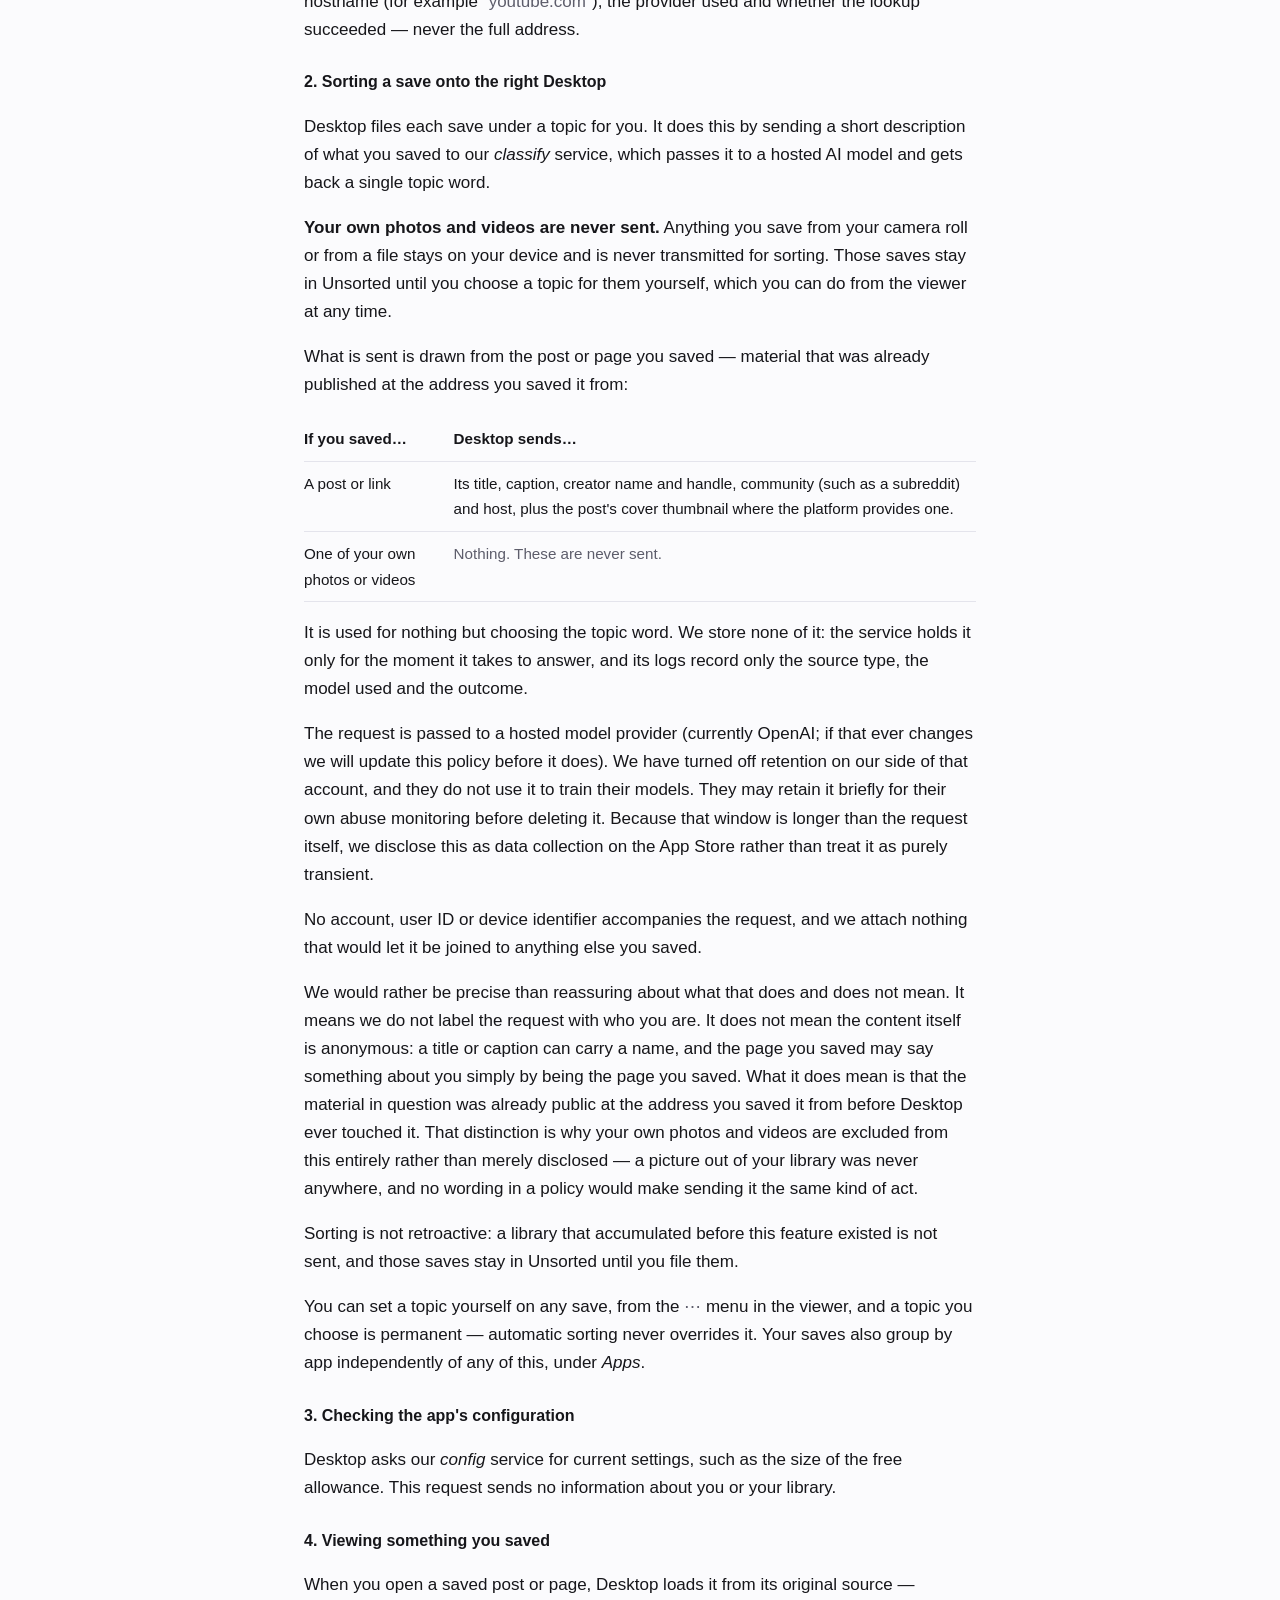
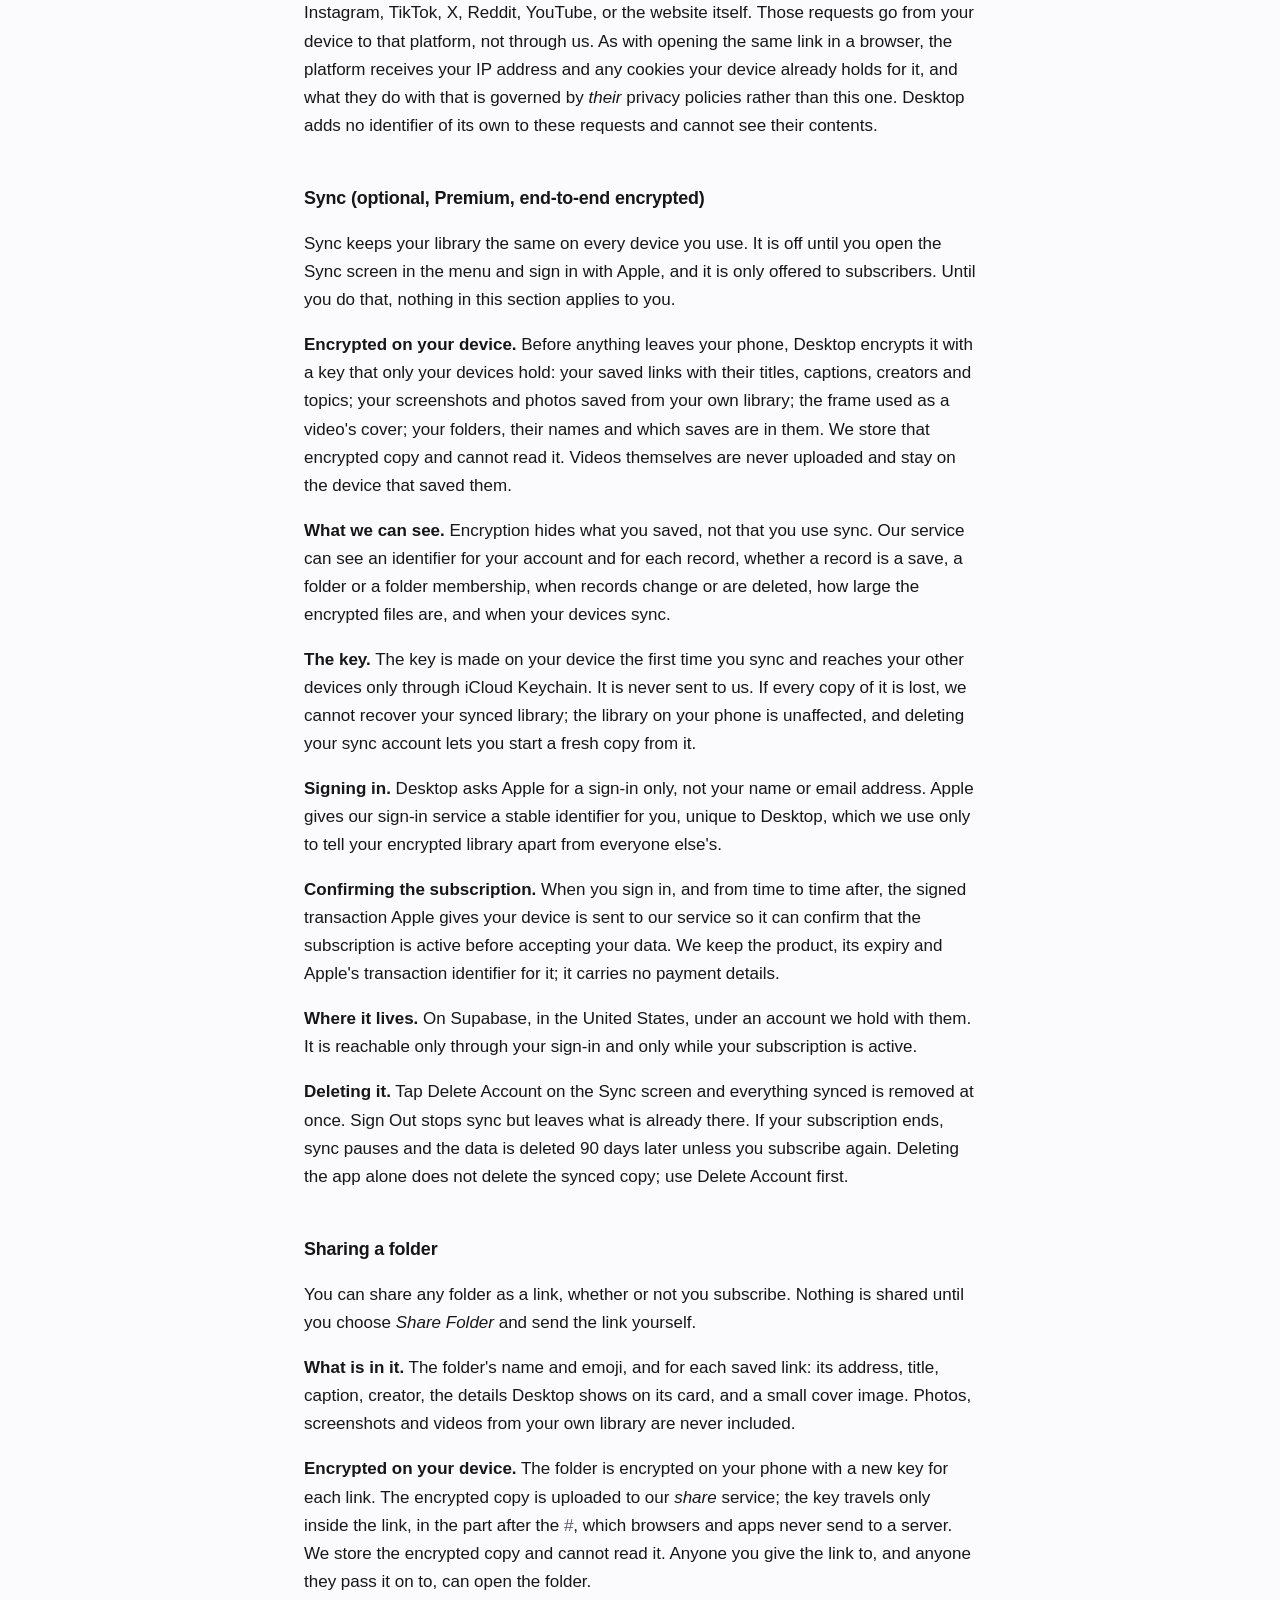
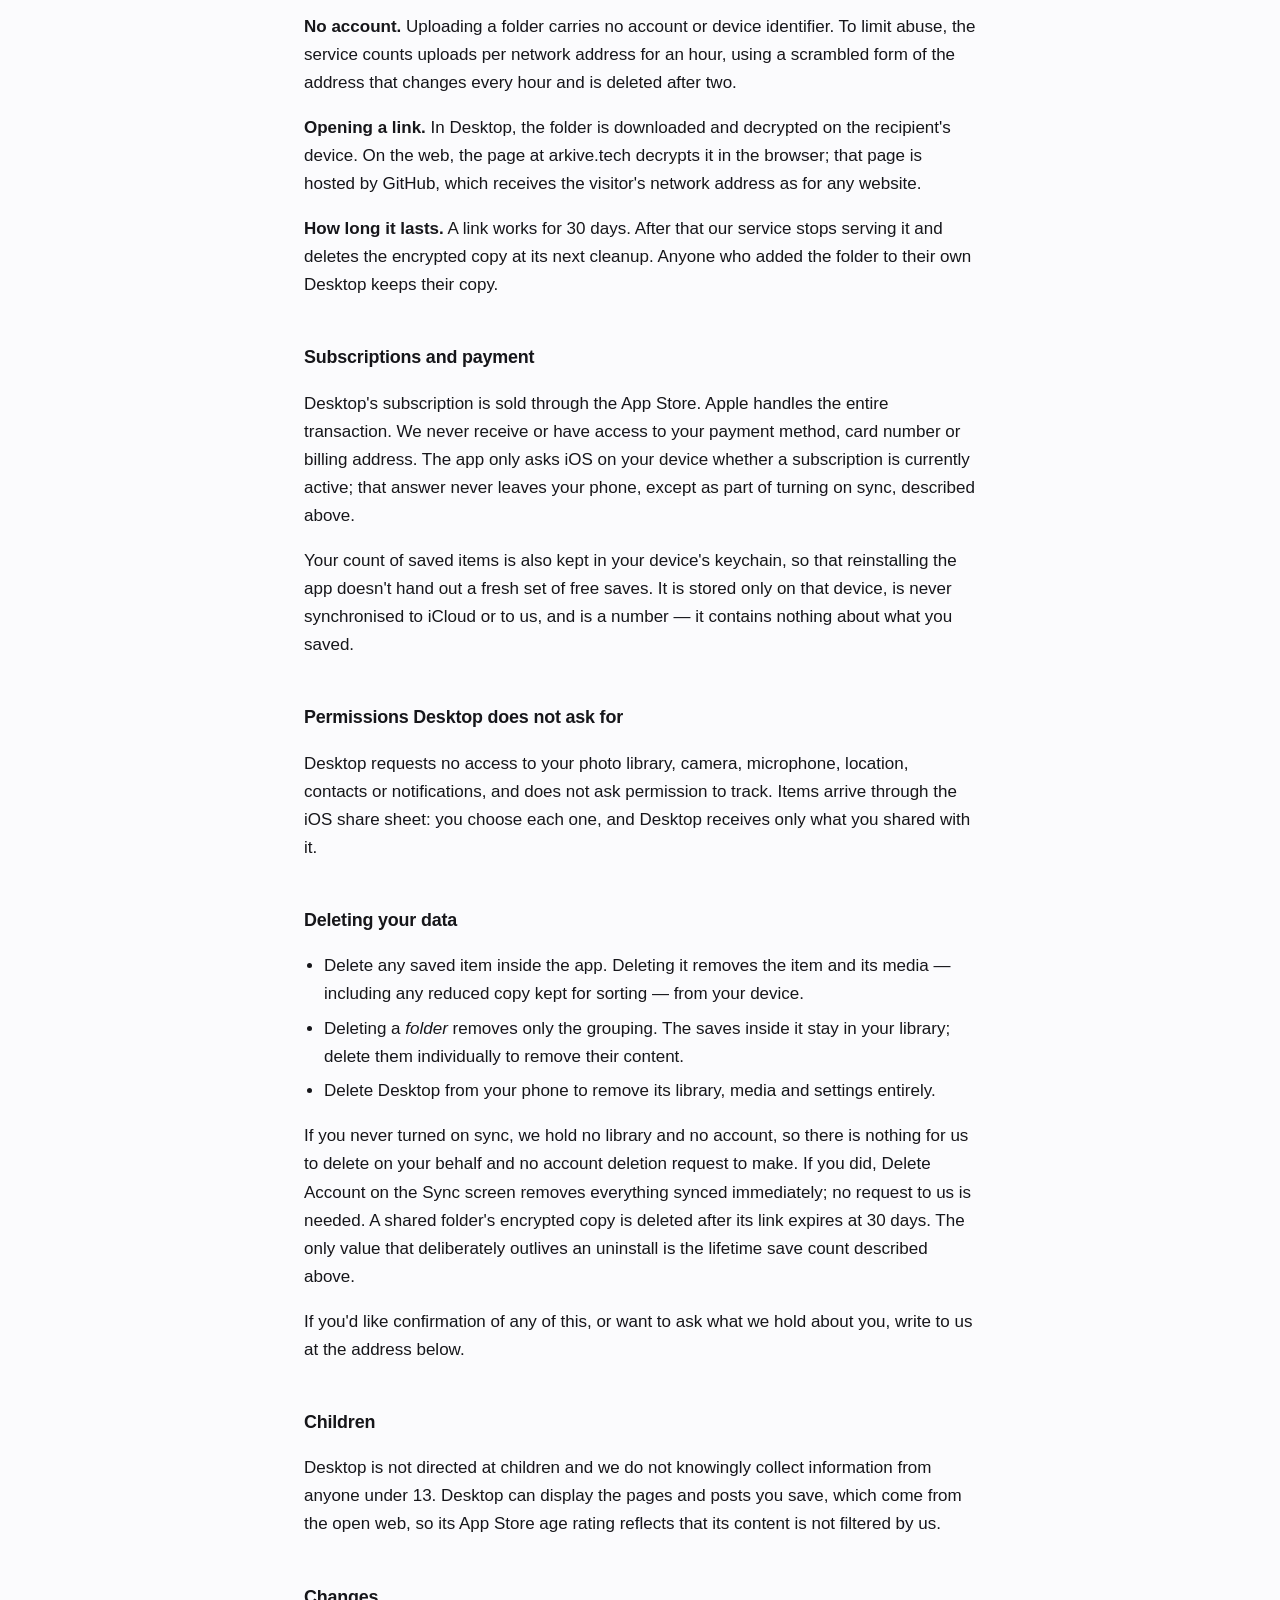
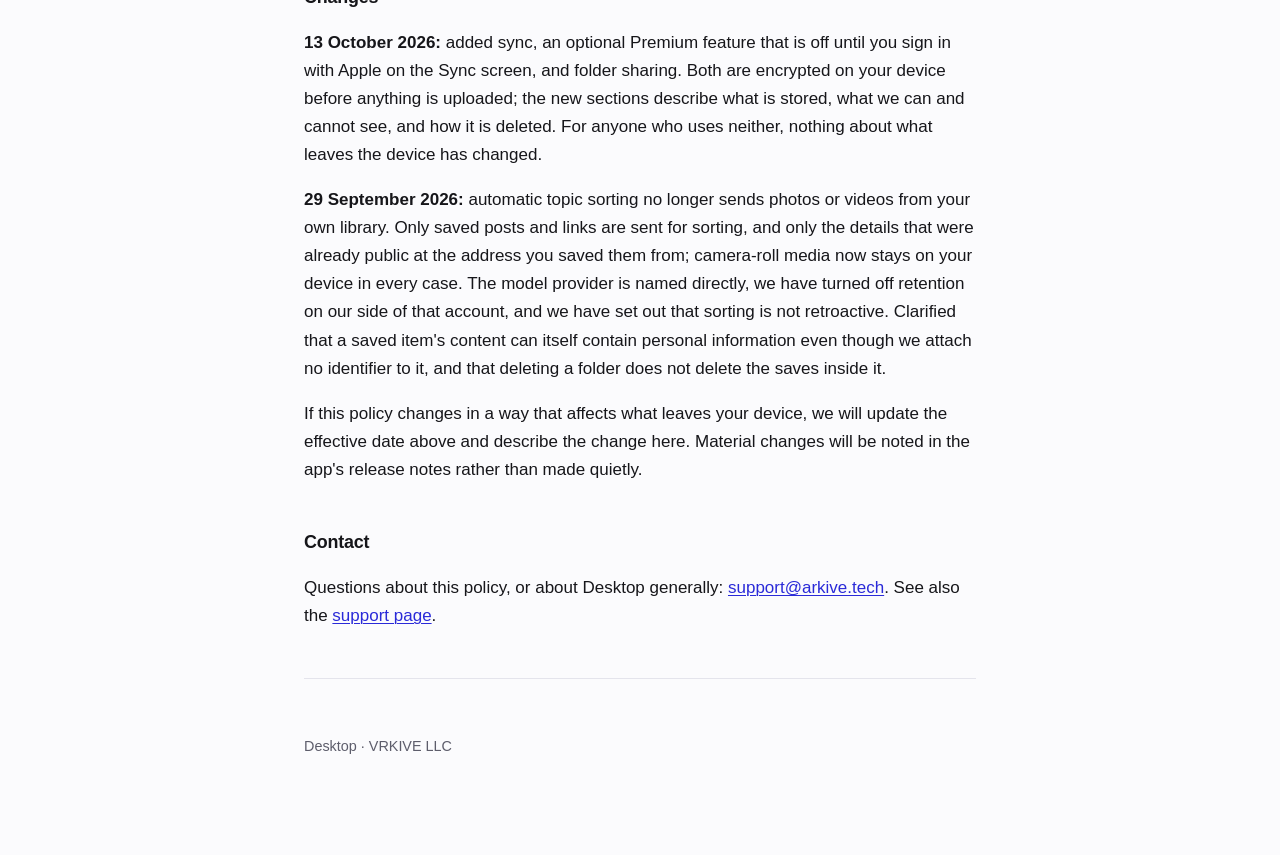
==== commit d417bd24: "Describe encrypted sync and folder sharing for Desktop 1.1 The privacy policy gains two sections. Sy" ====
--- a/desktop/privacy/index.html
+++ b/desktop/privacy/index.html
@@ -4,7 +4,7 @@
 <meta charset="utf-8">
 <meta name="viewport" content="width=device-width, initial-scale=1">
 <title>Desktop — Privacy Policy</title>
-<meta name="description" content="How Desktop for iOS handles your data: no account, no tracking, and a library that stays on your device. Published by VRKIVE LLC.">
+<meta name="description" content="How Desktop for iOS handles your data: no tracking, a library that stays on your device, and optional sync and folder sharing that are encrypted before they leave it. Published by VRKIVE LLC.">
 <meta name="robots" content="noindex, nofollow">
 <link rel="stylesheet" href="../../styles.css">
 </head>
@@ -13,11 +13,12 @@
 <main>
 
 <h1>Privacy Policy</h1>
-<p class="date">Desktop for iOS · Effective 29 September 2026</p>
+<p class="date">Desktop for iOS · Effective 13 October 2026</p>
 
 <p class="lede">Desktop is a place to keep the things you save. Your library lives on your
-device. There is no account to create, and nothing you save is ever tied to your identity —
-because Desktop never learns it.</p>
+device. There is no account to create, and nothing you save is tied to your identity. If you
+turn on sync, an optional Premium feature, your library is encrypted on your device before it
+leaves, so the copy we store is one we cannot read.</p>
 
 <p>This policy explains exactly what stays on your phone, the few things that leave it and why,
 and who else is involved when you view something you saved. It describes the app as it actually
@@ -26,12 +27,13 @@
 <p>Desktop is published by <strong>VRKIVE LLC</strong>. "We" and "us" below mean VRKIVE LLC.</p>
 
 <h2>No account, no identifiers</h2>
-<p>Desktop has no sign-up, sign-in, profile or cloud library. It does not assign you a user ID.
-It does not read your device's advertising identifier or vendor identifier. It contains no
-analytics, attribution or crash-reporting service, and no third-party SDKs at all.</p>
+<p>Desktop has no sign-up, sign-in, profile or cloud library until you turn on sync, and most
+people never will. It does not assign you a user ID. It does not read your device's advertising
+identifier or vendor identifier. It contains no analytics, attribution or crash-reporting
+service, and no third-party SDKs at all.</p>
 <p><strong>Desktop does not track you</strong> as the App Store defines tracking: nothing it
 sends is linked to you or your device, and nothing is shared with data brokers or advertisers.
-We do not sell or rent information about you, because we do not hold any.</p>
+We do not sell or rent information about you.</p>
 
 <h2>What stays on your device</h2>
 <p>All of it, unless this policy says otherwise. Specifically:</p>
@@ -43,13 +45,14 @@
       behind the free allowance).</li>
 </ul>
 <p>Saved media is written to Desktop's own app container and to the App Group container it
-shares with its share extension. We run no backup or sync service, and we hold no copy of your
-library. Photos and videos you save from your own library stay here and are never sent anywhere.
+shares with its share extension. Unless you turn on sync, we hold no copy of your library.
+Videos you save stay here in every case and are never sent anywhere, sync or not.
 The one exception to this section is automatic topic sorting, which sends details of a saved post
 or link for classification; that is described in full below.</p>
 
 <h2>What leaves your device</h2>
-<p>Four things, in specific moments. None of them carries an identifier for you or your device.</p>
+<p>Four things, in specific moments. None of them carries an identifier for you or your device.
+Sync and folder sharing, if you use them, are described in their own sections below.</p>
 
 <h3>1. Fetching details about a link you saved</h3>
 <p>When you save a link, Desktop needs its title, creator and cover image to show you a real card
@@ -118,11 +121,64 @@
 governed by <em>their</em> privacy policies rather than this one. Desktop adds no identifier of
 its own to these requests and cannot see their contents.</p>
 
+<h2>Sync (optional, Premium, end-to-end encrypted)</h2>
+<p>Sync keeps your library the same on every device you use. It is off until you open the Sync
+screen in the menu and sign in with Apple, and it is only offered to subscribers. Until you do
+that, nothing in this section applies to you.</p>
+<p><strong>Encrypted on your device.</strong> Before anything leaves your phone, Desktop encrypts
+it with a key that only your devices hold: your saved links with their titles, captions, creators
+and topics; your screenshots and photos saved from your own library; the frame used as a video's
+cover; your folders, their names and which saves are in them. We store that encrypted copy and
+cannot read it. Videos themselves are never uploaded and stay on the device that saved them.</p>
+<p><strong>What we can see.</strong> Encryption hides what you saved, not that you use sync. Our
+service can see an identifier for your account and for each record, whether a record is a save,
+a folder or a folder membership, when records change or are deleted, how large the encrypted
+files are, and when your devices sync.</p>
+<p><strong>The key.</strong> The key is made on your device the first time you sync and reaches
+your other devices only through iCloud Keychain. It is never sent to us. If every copy of it is
+lost, we cannot recover your synced library; the library on your phone is unaffected, and
+deleting your sync account lets you start a fresh copy from it.</p>
+<p><strong>Signing in.</strong> Desktop asks Apple for a sign-in only, not your name or email
+address. Apple gives our sign-in service a stable identifier for you, unique to Desktop, which we
+use only to tell your encrypted library apart from everyone else's.</p>
+<p><strong>Confirming the subscription.</strong> When you sign in, and from time to time after,
+the signed transaction Apple gives your device is sent to our service so it can confirm that the
+subscription is active before accepting your data. We keep the product, its expiry and Apple's
+transaction identifier for it; it carries no payment details.</p>
+<p><strong>Where it lives.</strong> On Supabase, in the United States, under an account we hold
+with them. It is reachable only through your sign-in and only while your subscription is
+active.</p>
+<p><strong>Deleting it.</strong> Tap Delete Account on the Sync screen and everything synced is
+removed at once. Sign Out stops sync but leaves what is already there. If your subscription ends,
+sync pauses and the data is deleted 90 days later unless you subscribe again. Deleting the app
+alone does not delete the synced copy; use Delete Account first.</p>
+
+<h2>Sharing a folder</h2>
+<p>You can share any folder as a link, whether or not you subscribe. Nothing is shared until you
+choose <em>Share Folder</em> and send the link yourself.</p>
+<p><strong>What is in it.</strong> The folder's name and emoji, and for each saved link: its
+address, title, caption, creator, the details Desktop shows on its card, and a small cover
+image. Photos, screenshots and videos from your own library are never included.</p>
+<p><strong>Encrypted on your device.</strong> The folder is encrypted on your phone with a new
+key for each link. The encrypted copy is uploaded to our <em>share</em> service; the key travels
+only inside the link, in the part after the <span class="muted">#</span>, which browsers and apps
+never send to a server. We store the encrypted copy and cannot read it. Anyone you give the link
+to, and anyone they pass it on to, can open the folder.</p>
+<p><strong>No account.</strong> Uploading a folder carries no account or device identifier. To
+limit abuse, the service counts uploads per network address for an hour, using a scrambled form
+of the address that changes every hour and is deleted after two.</p>
+<p><strong>Opening a link.</strong> In Desktop, the folder is downloaded and decrypted on the
+recipient's device. On the web, the page at arkive.tech decrypts it in the browser; that page is
+hosted by GitHub, which receives the visitor's network address as for any website.</p>
+<p><strong>How long it lasts.</strong> A link works for 30 days. After that our service stops
+serving it and deletes the encrypted copy at its next cleanup. Anyone who added the folder to their own Desktop keeps their
+copy.</p>
+
 <h2>Subscriptions and payment</h2>
 <p>Desktop's subscription is sold through the App Store. Apple handles the entire transaction.
 We never receive or have access to your payment method, card number or billing address. The app
 only asks iOS on your device whether a subscription is currently active; that answer never leaves
-your phone.</p>
+your phone, except as part of turning on sync, described above.</p>
 <p>Your count of saved items is also kept in your device's keychain, so that reinstalling the app
 doesn't hand out a fresh set of free saves. It is stored only on that device, is never
 synchronised to iCloud or to us, and is a number — it contains nothing about what you saved.</p>
@@ -140,11 +196,13 @@
       library; delete them individually to remove their content.</li>
   <li>Delete Desktop from your phone to remove its library, media and settings entirely.</li>
 </ul>
-<p>Since we hold no library and no account, there is nothing for us to delete on your behalf and
-no account deletion request to make. The only value that deliberately outlives an uninstall is
-the lifetime save count described above.</p>
+<p>If you never turned on sync, we hold no library and no account, so there is nothing for us to
+delete on your behalf and no account deletion request to make. If you did, Delete Account on the
+Sync screen removes everything synced immediately; no request to us is needed. A shared folder's
+encrypted copy is deleted after its link expires at 30 days. The only value that deliberately
+outlives an uninstall is the lifetime save count described above.</p>
 <p>If you'd like confirmation of any of this, or want to ask what we hold about you, write to us
-at the address below. The honest answer will normally be "nothing".</p>
+at the address below.</p>
 
 <h2>Children</h2>
 <p>Desktop is not directed at children and we do not knowingly collect information from anyone
@@ -152,6 +210,11 @@
 App Store age rating reflects that its content is not filtered by us.</p>
 
 <h2>Changes</h2>
+<p><strong>13 October 2026:</strong> added sync, an optional Premium feature that is off until
+you sign in with Apple on the Sync screen, and folder sharing. Both are encrypted on your device
+before anything is uploaded; the new sections describe what is stored, what we can and cannot
+see, and how it is deleted. For anyone who uses neither, nothing about what leaves the device has
+changed.</p>
 <p><strong>29 September 2026:</strong> automatic topic sorting no longer sends photos or videos
 from your own library. Only saved posts and links are sent for sorting, and only the details that
 were already public at the address you saved them from; camera-roll media now stays on your device
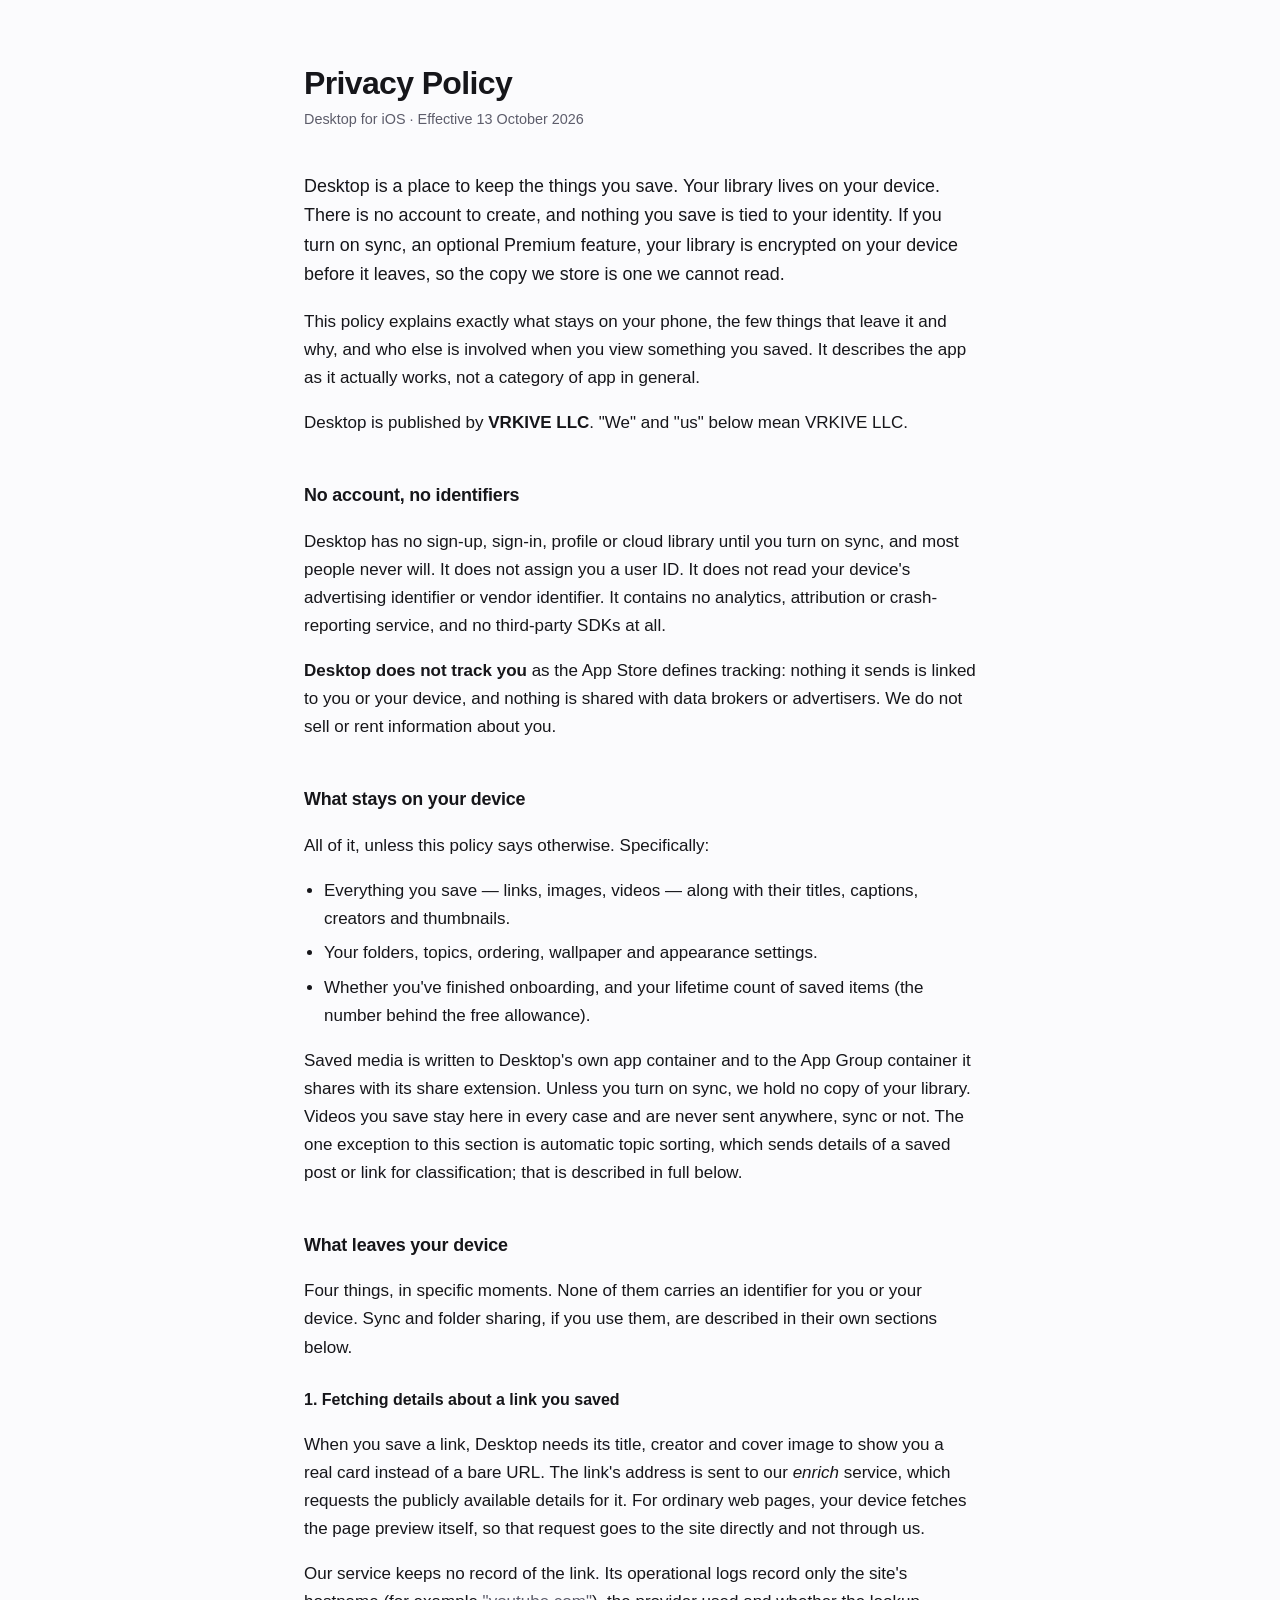
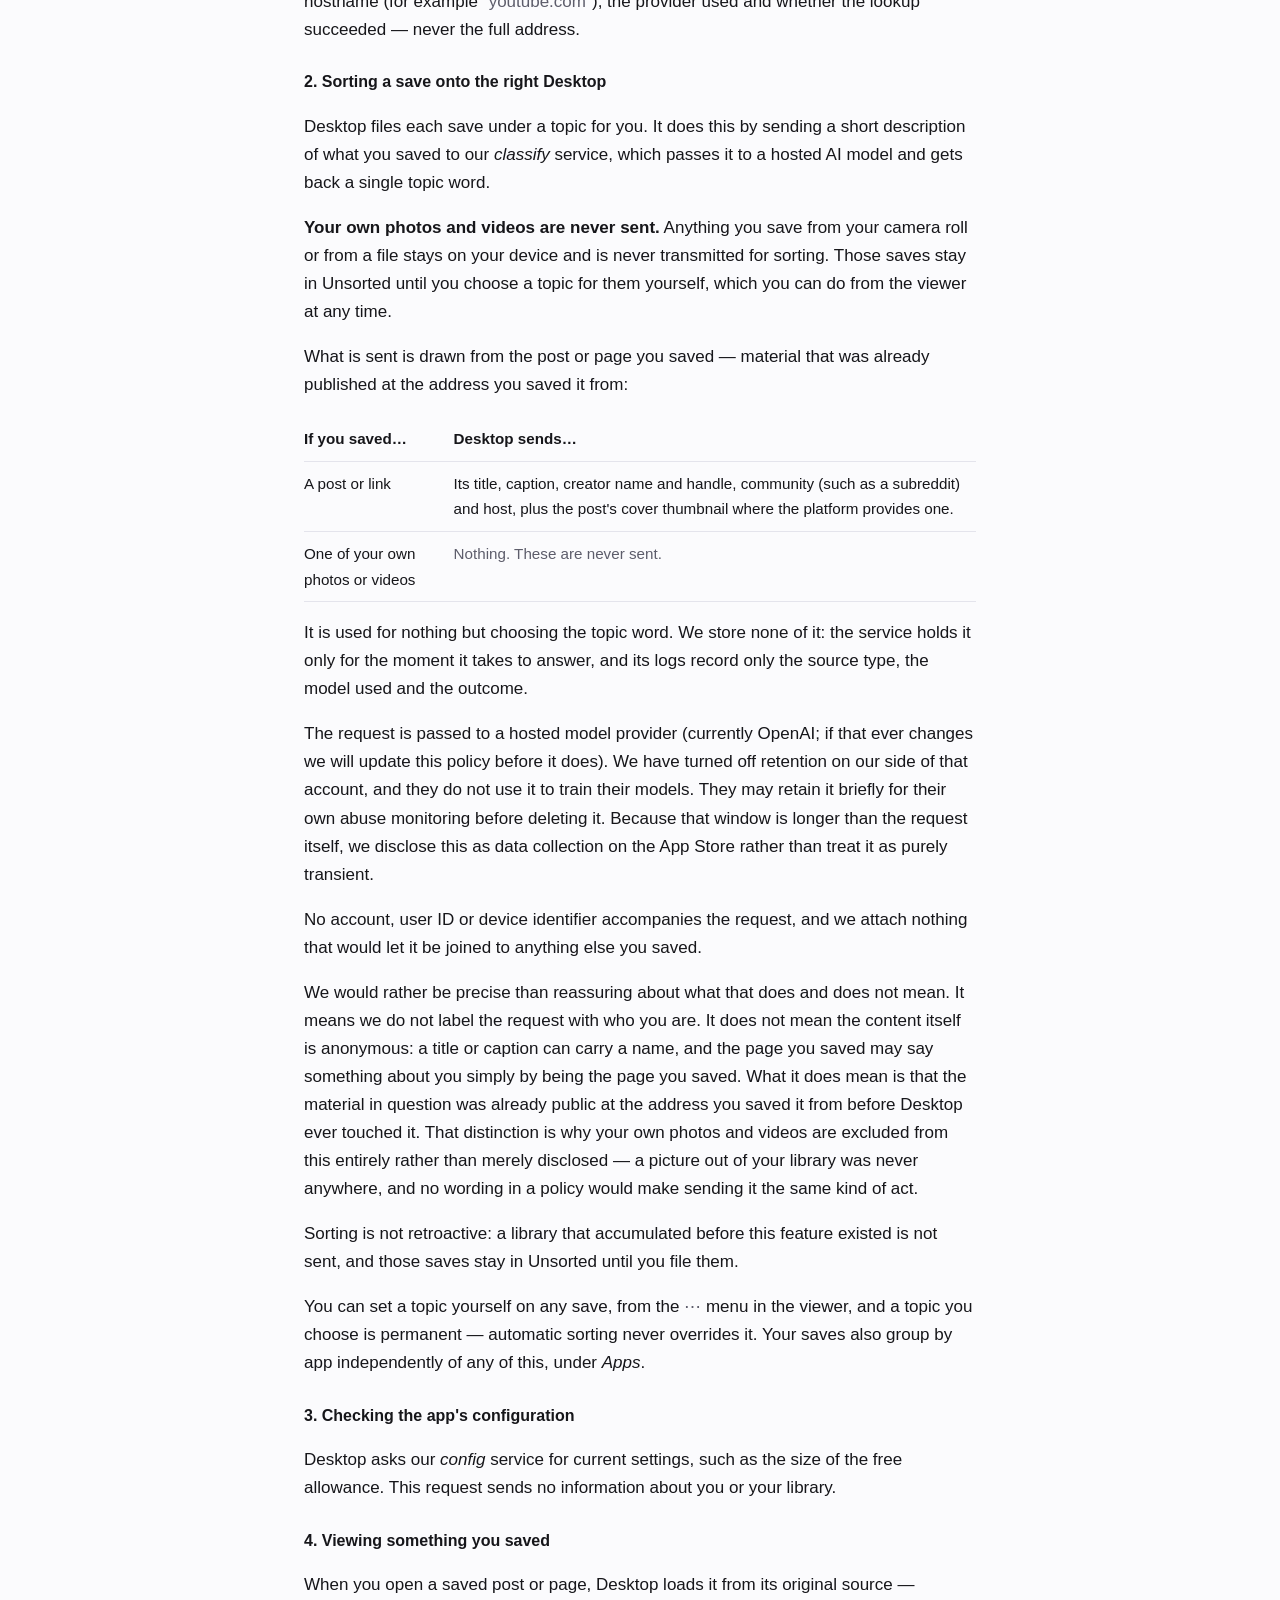
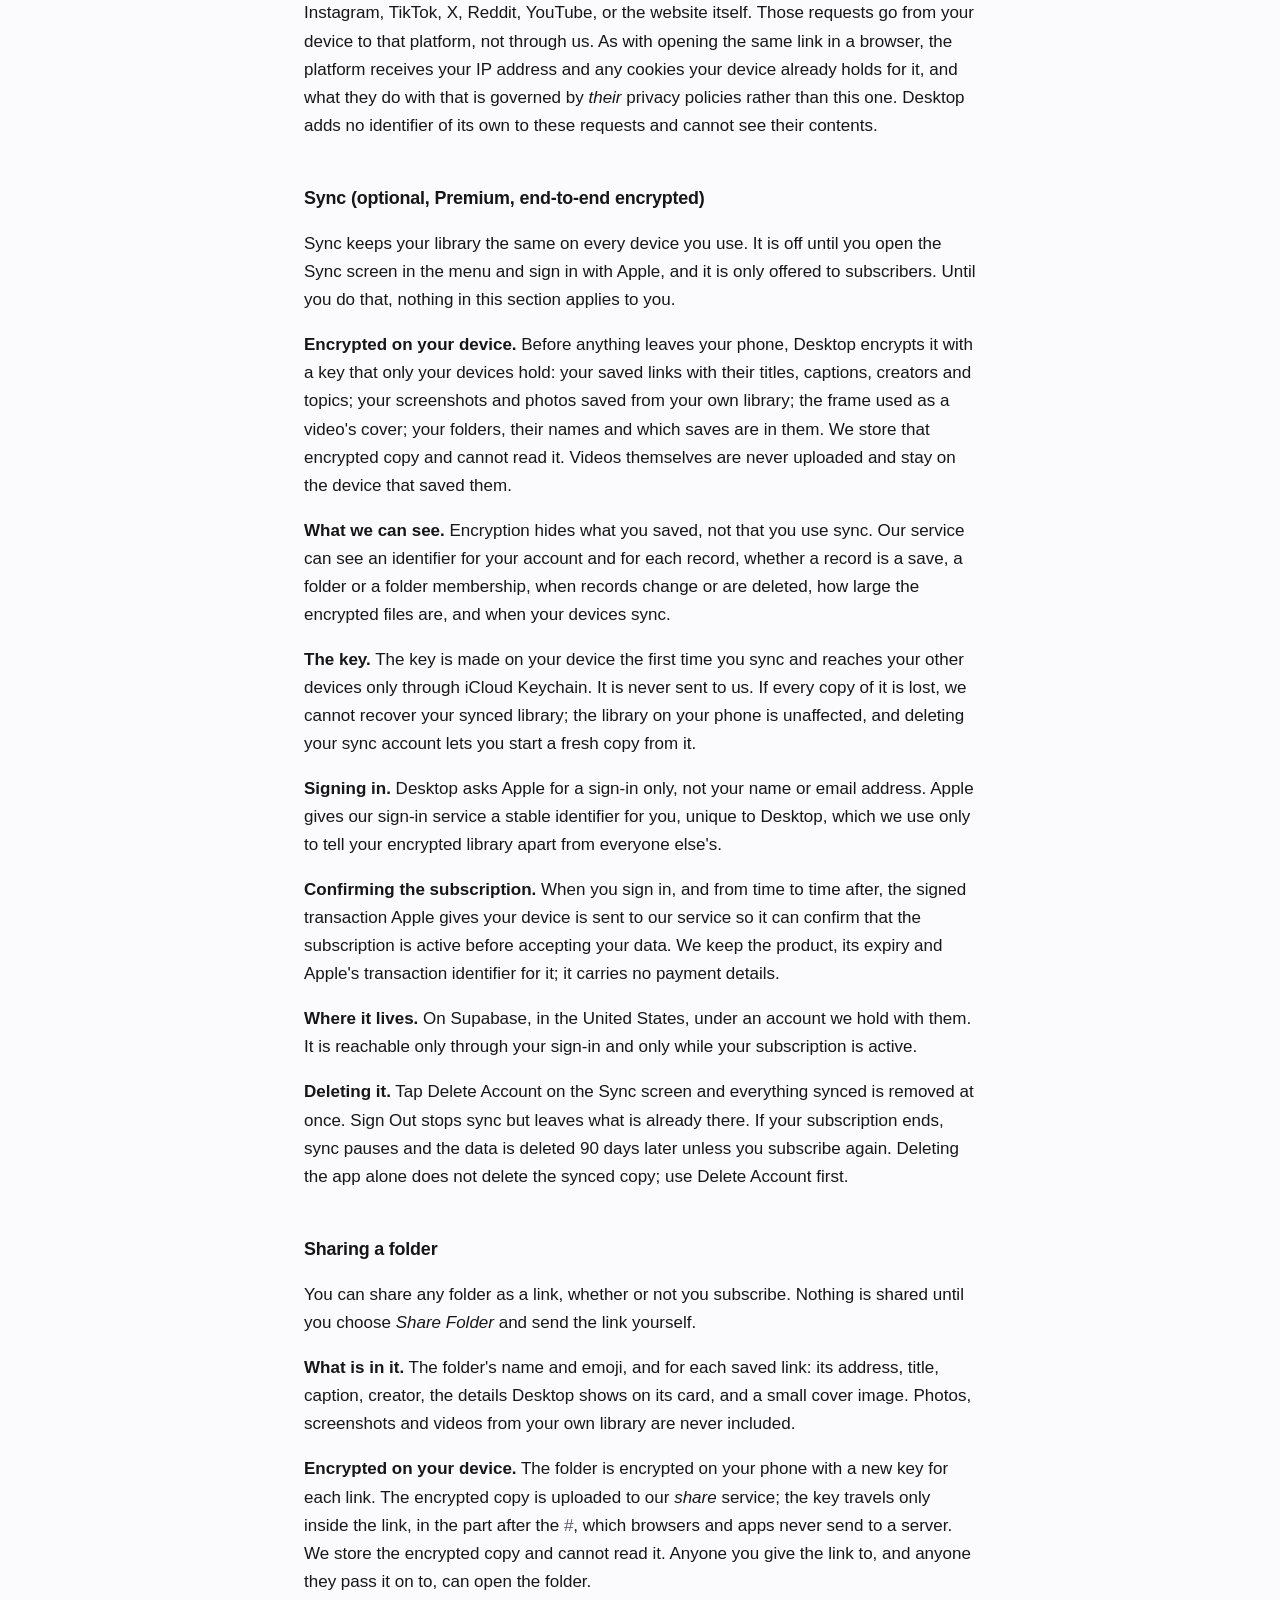
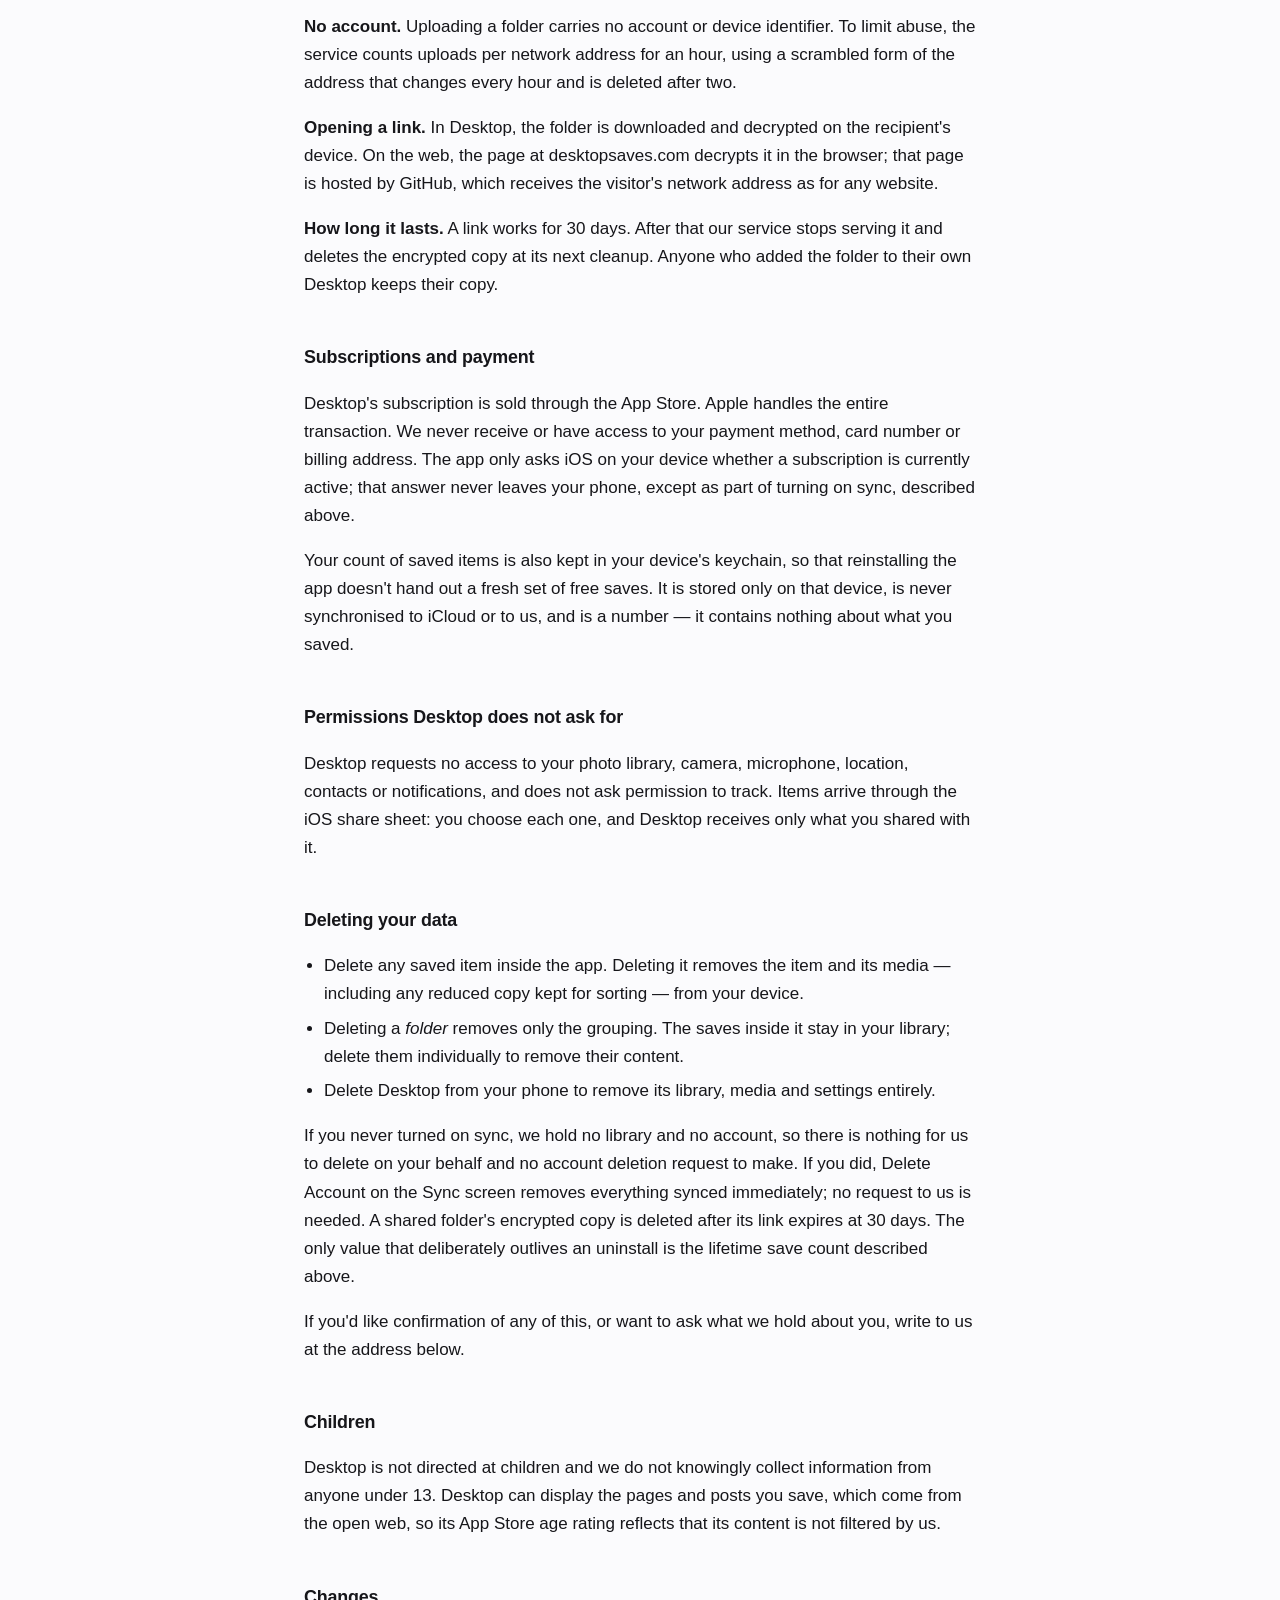
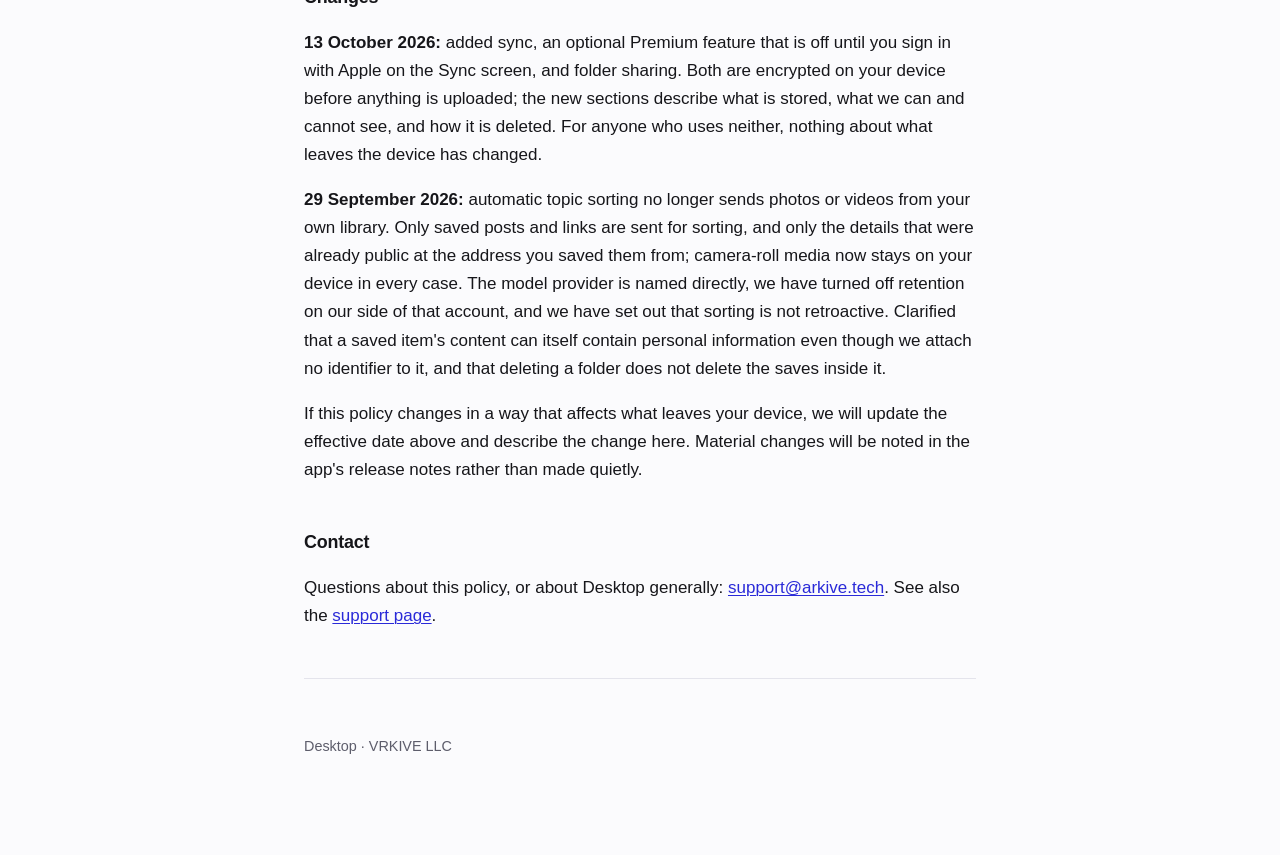
==== commit 98c0b804: "Move the shared-folder page to desktopsaves.com" ====
--- a/desktop/privacy/index.html
+++ b/desktop/privacy/index.html
@@ -168,7 +168,7 @@
 limit abuse, the service counts uploads per network address for an hour, using a scrambled form
 of the address that changes every hour and is deleted after two.</p>
 <p><strong>Opening a link.</strong> In Desktop, the folder is downloaded and decrypted on the
-recipient's device. On the web, the page at arkive.tech decrypts it in the browser; that page is
+recipient's device. On the web, the page at desktopsaves.com decrypts it in the browser; that page is
 hosted by GitHub, which receives the visitor's network address as for any website.</p>
 <p><strong>How long it lasts.</strong> A link works for 30 days. After that our service stops
 serving it and deletes the encrypted copy at its next cleanup. Anyone who added the folder to their own Desktop keeps their
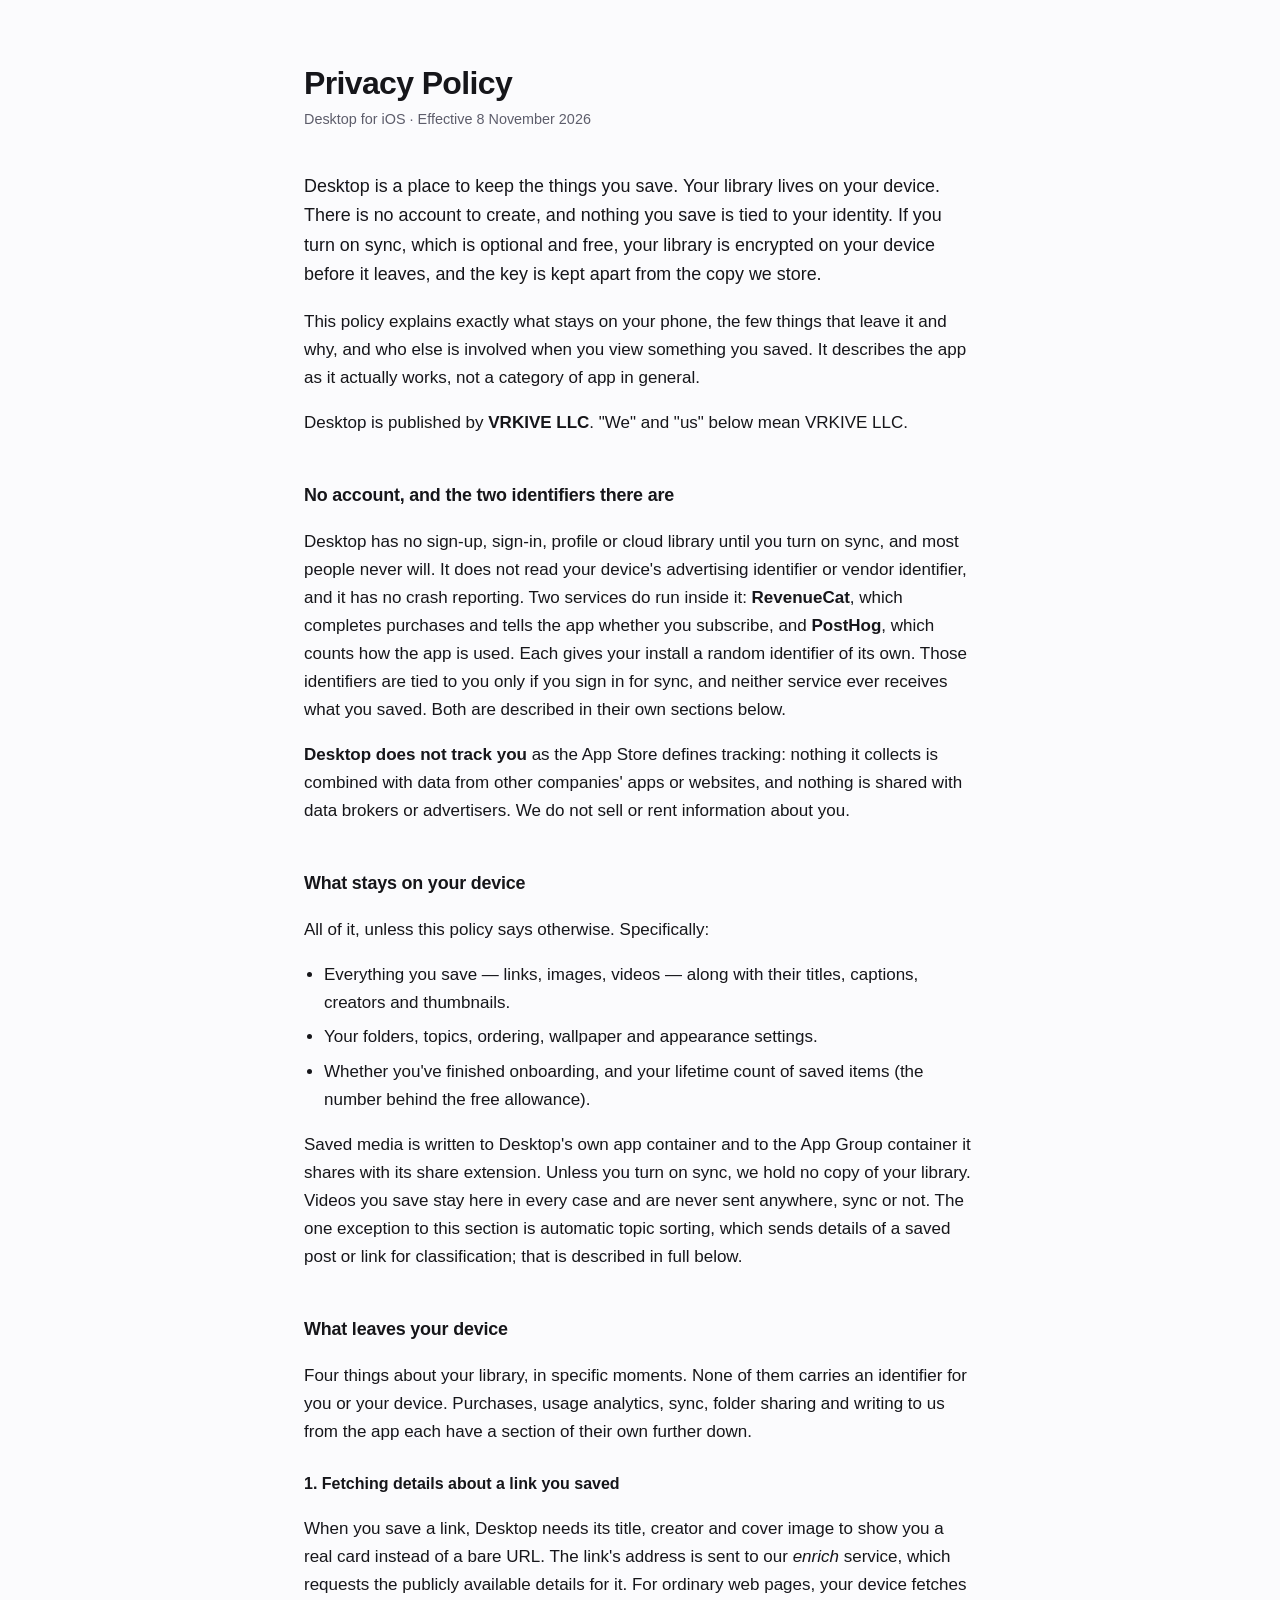
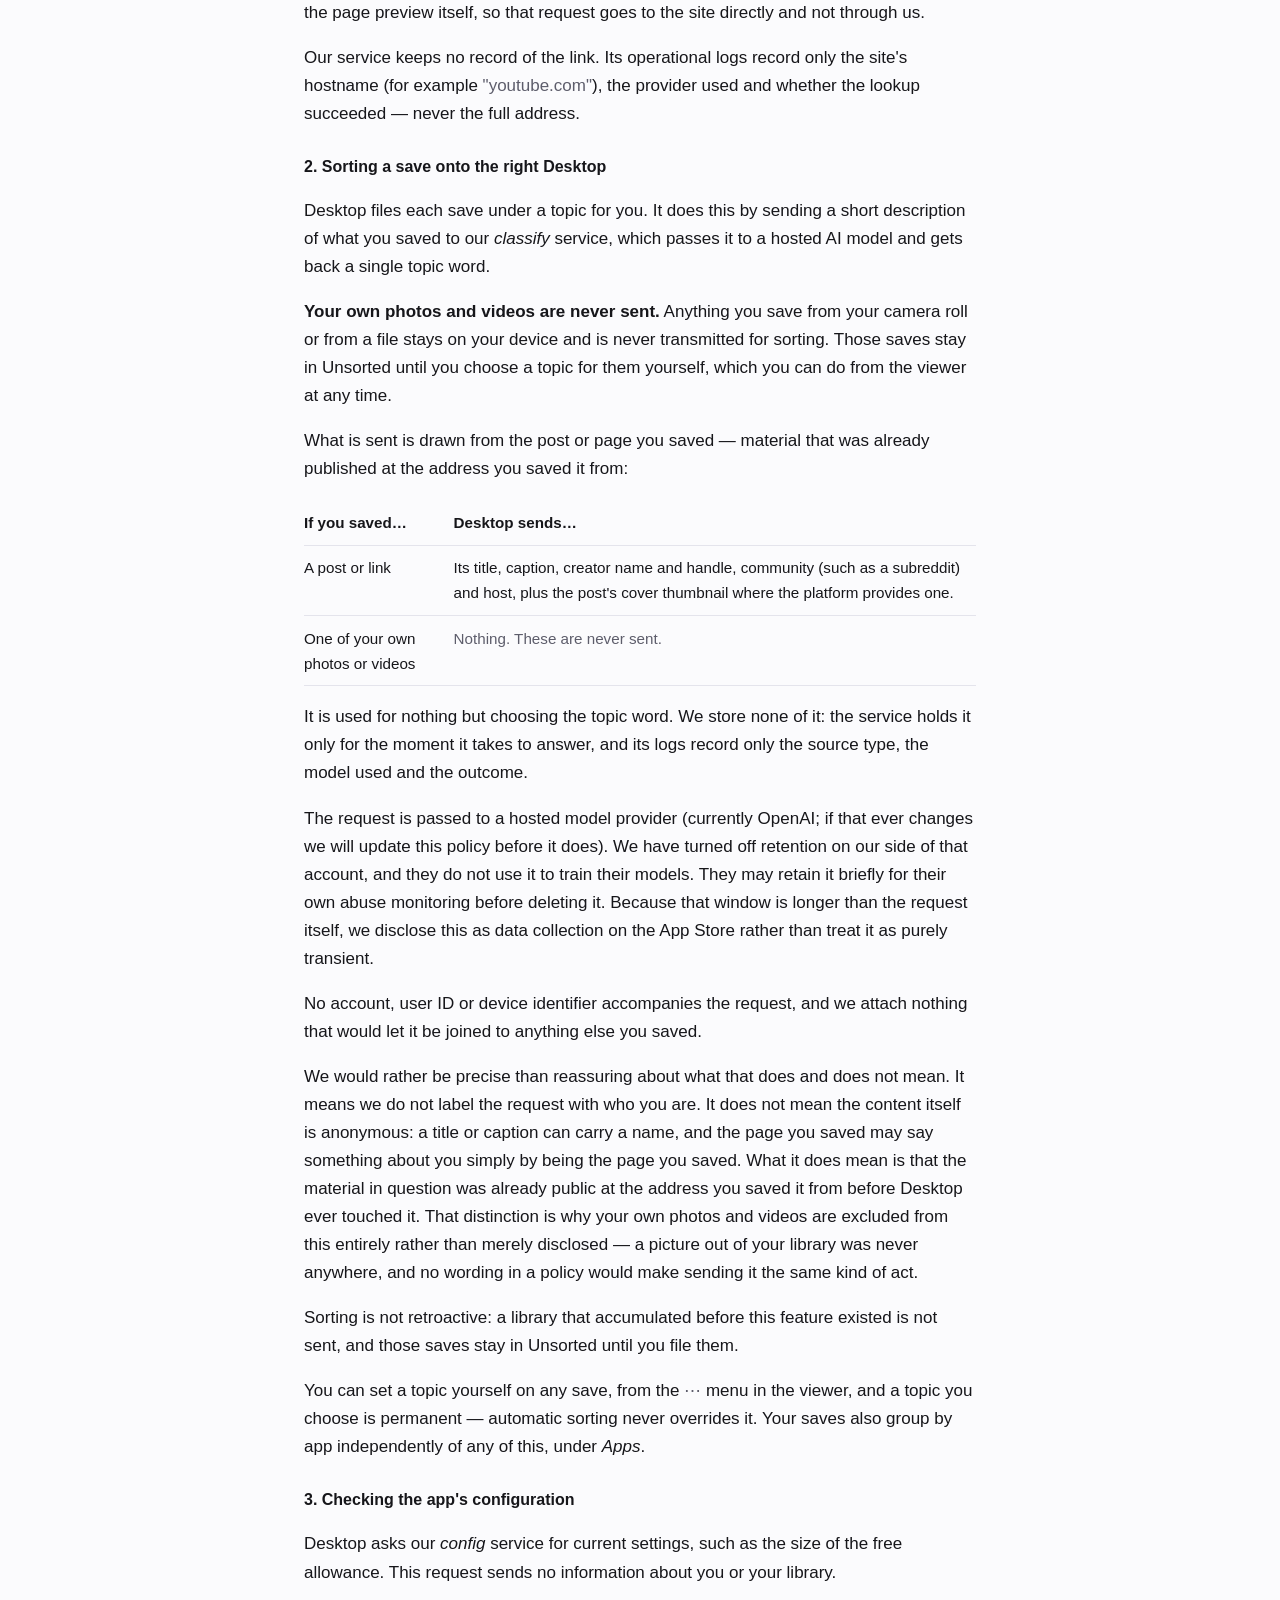
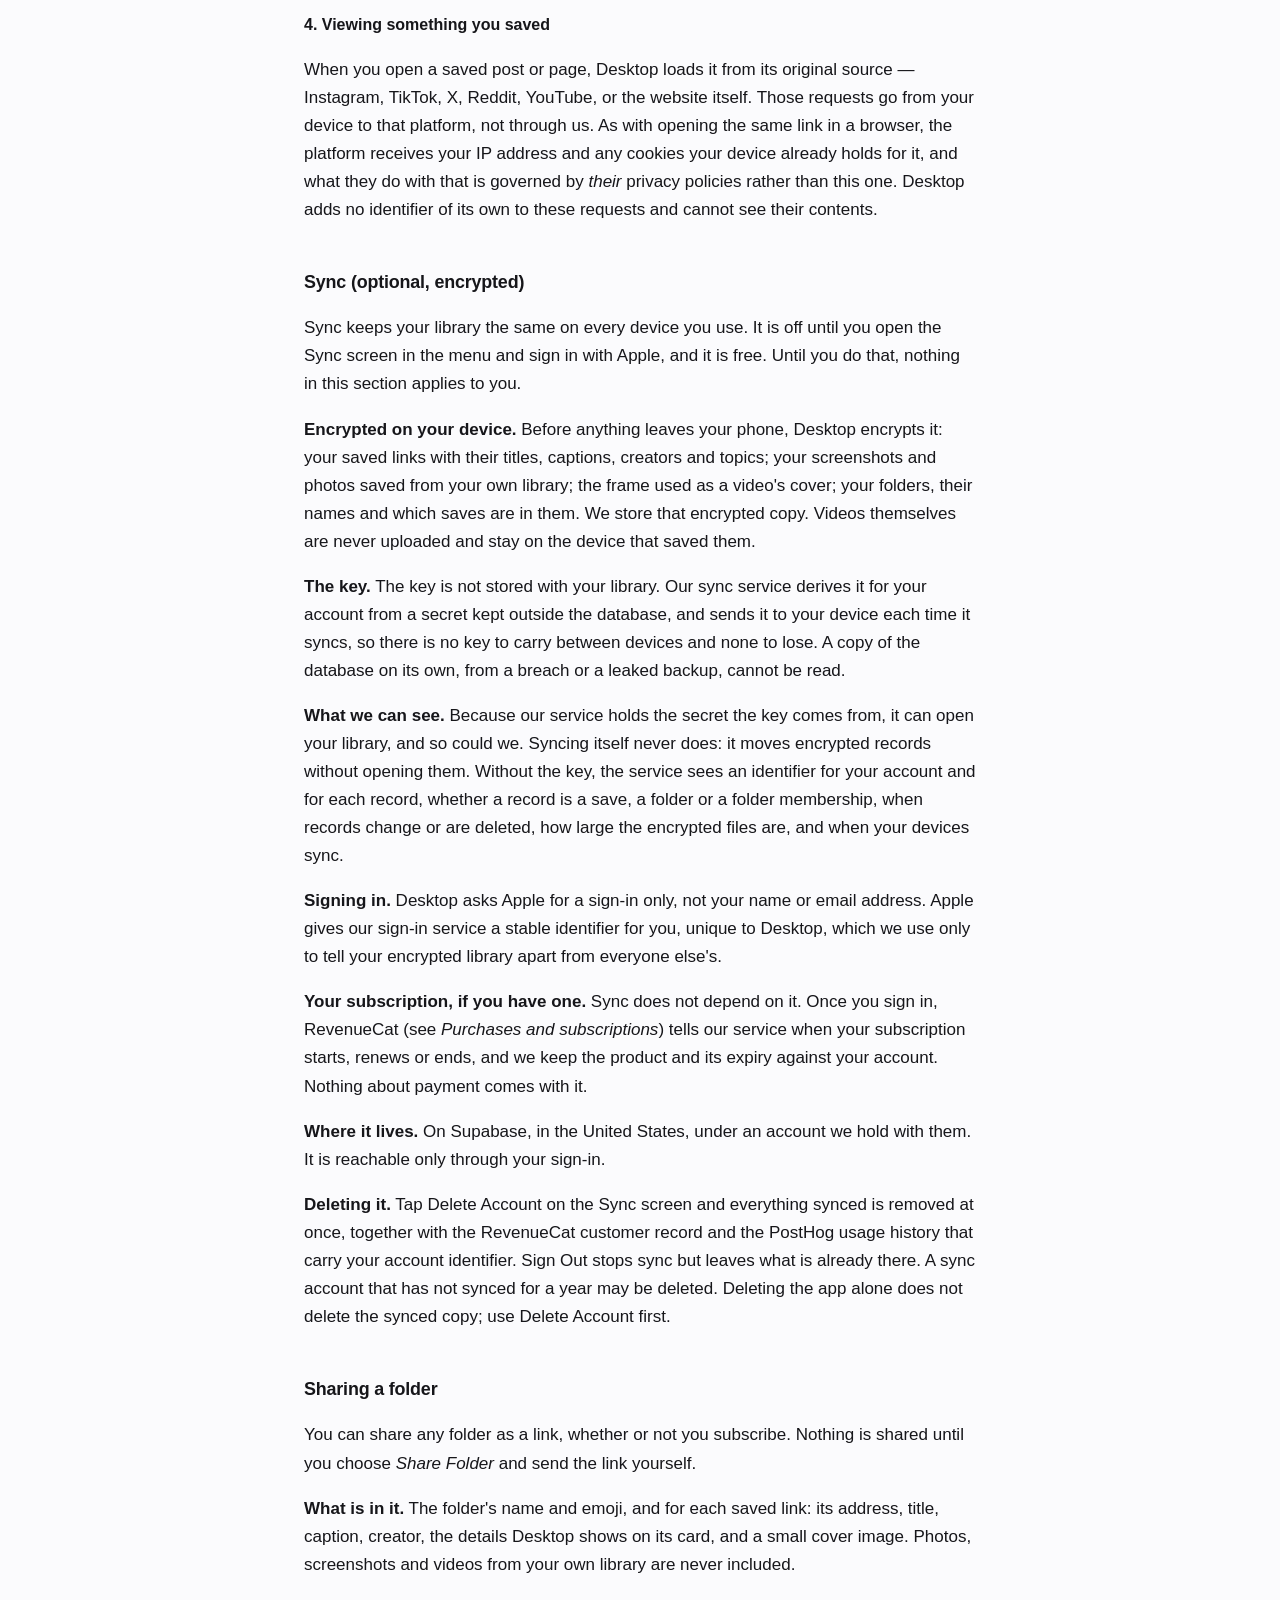
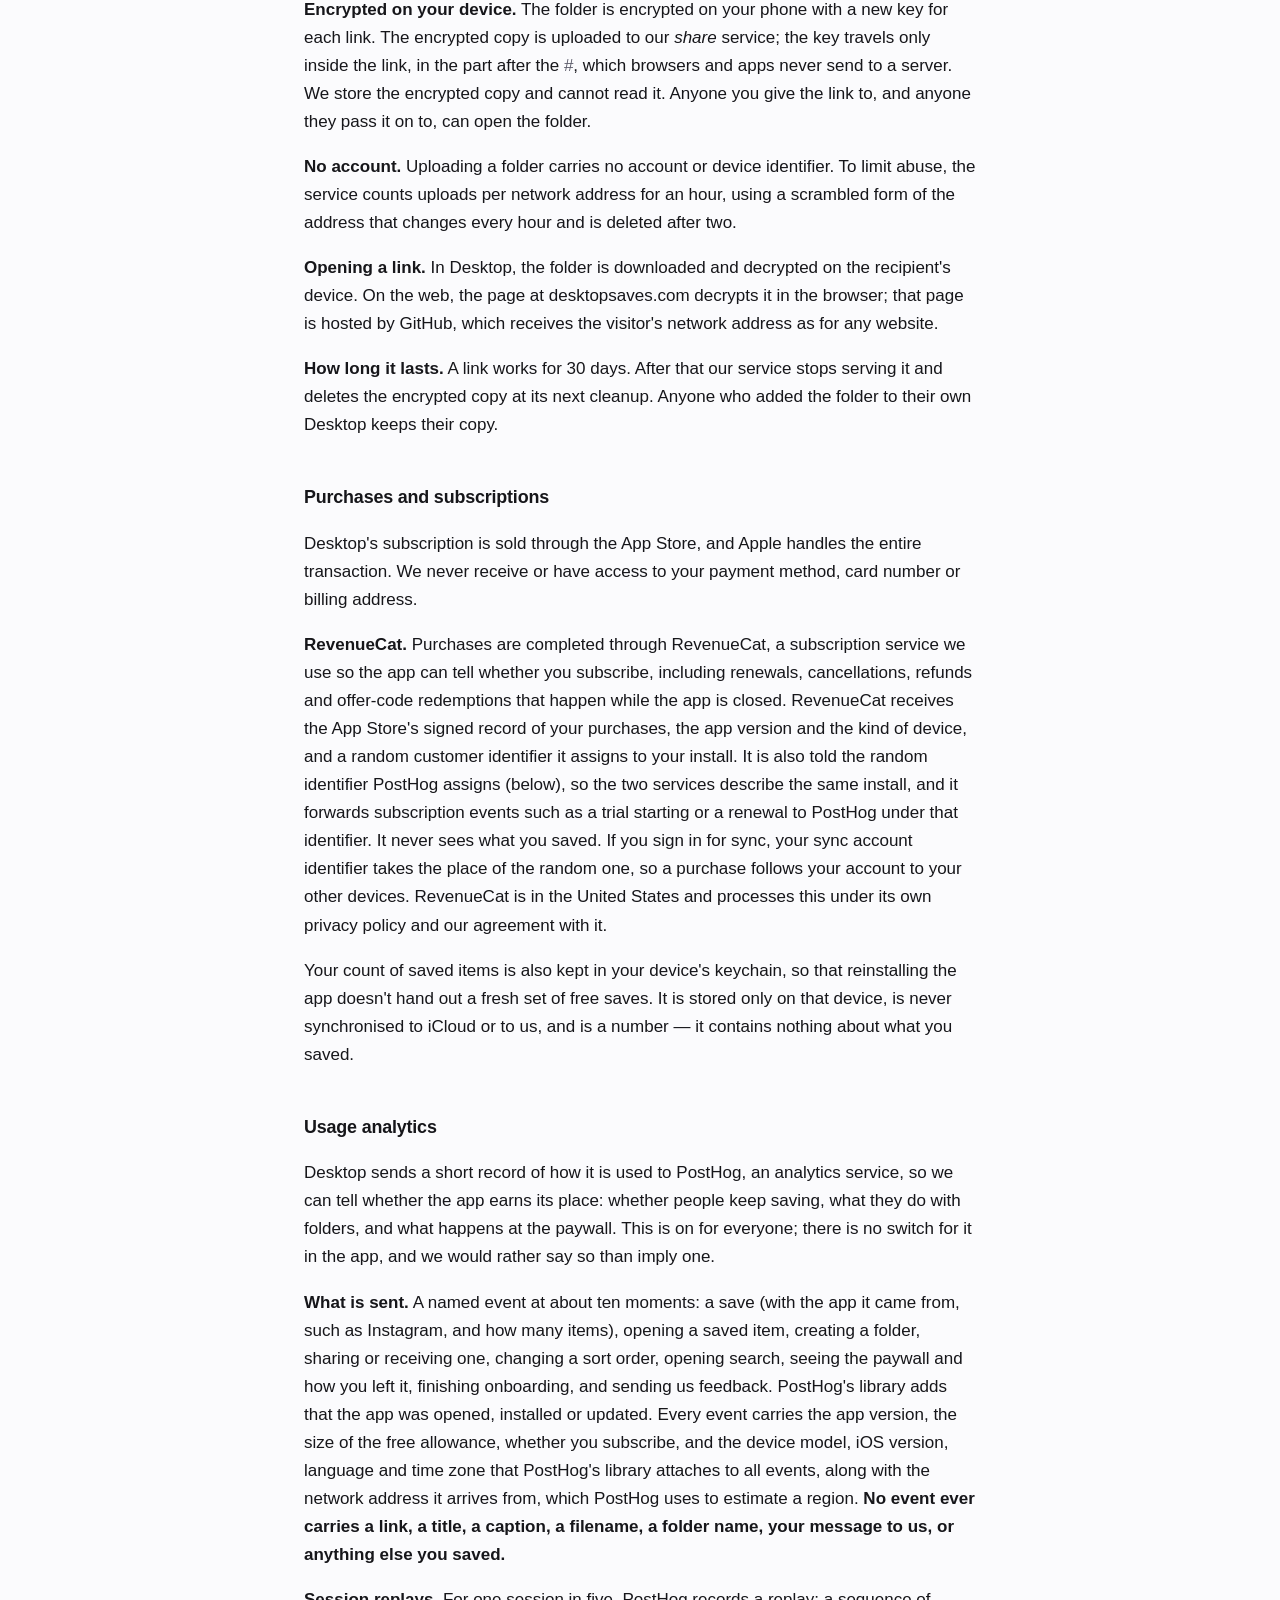
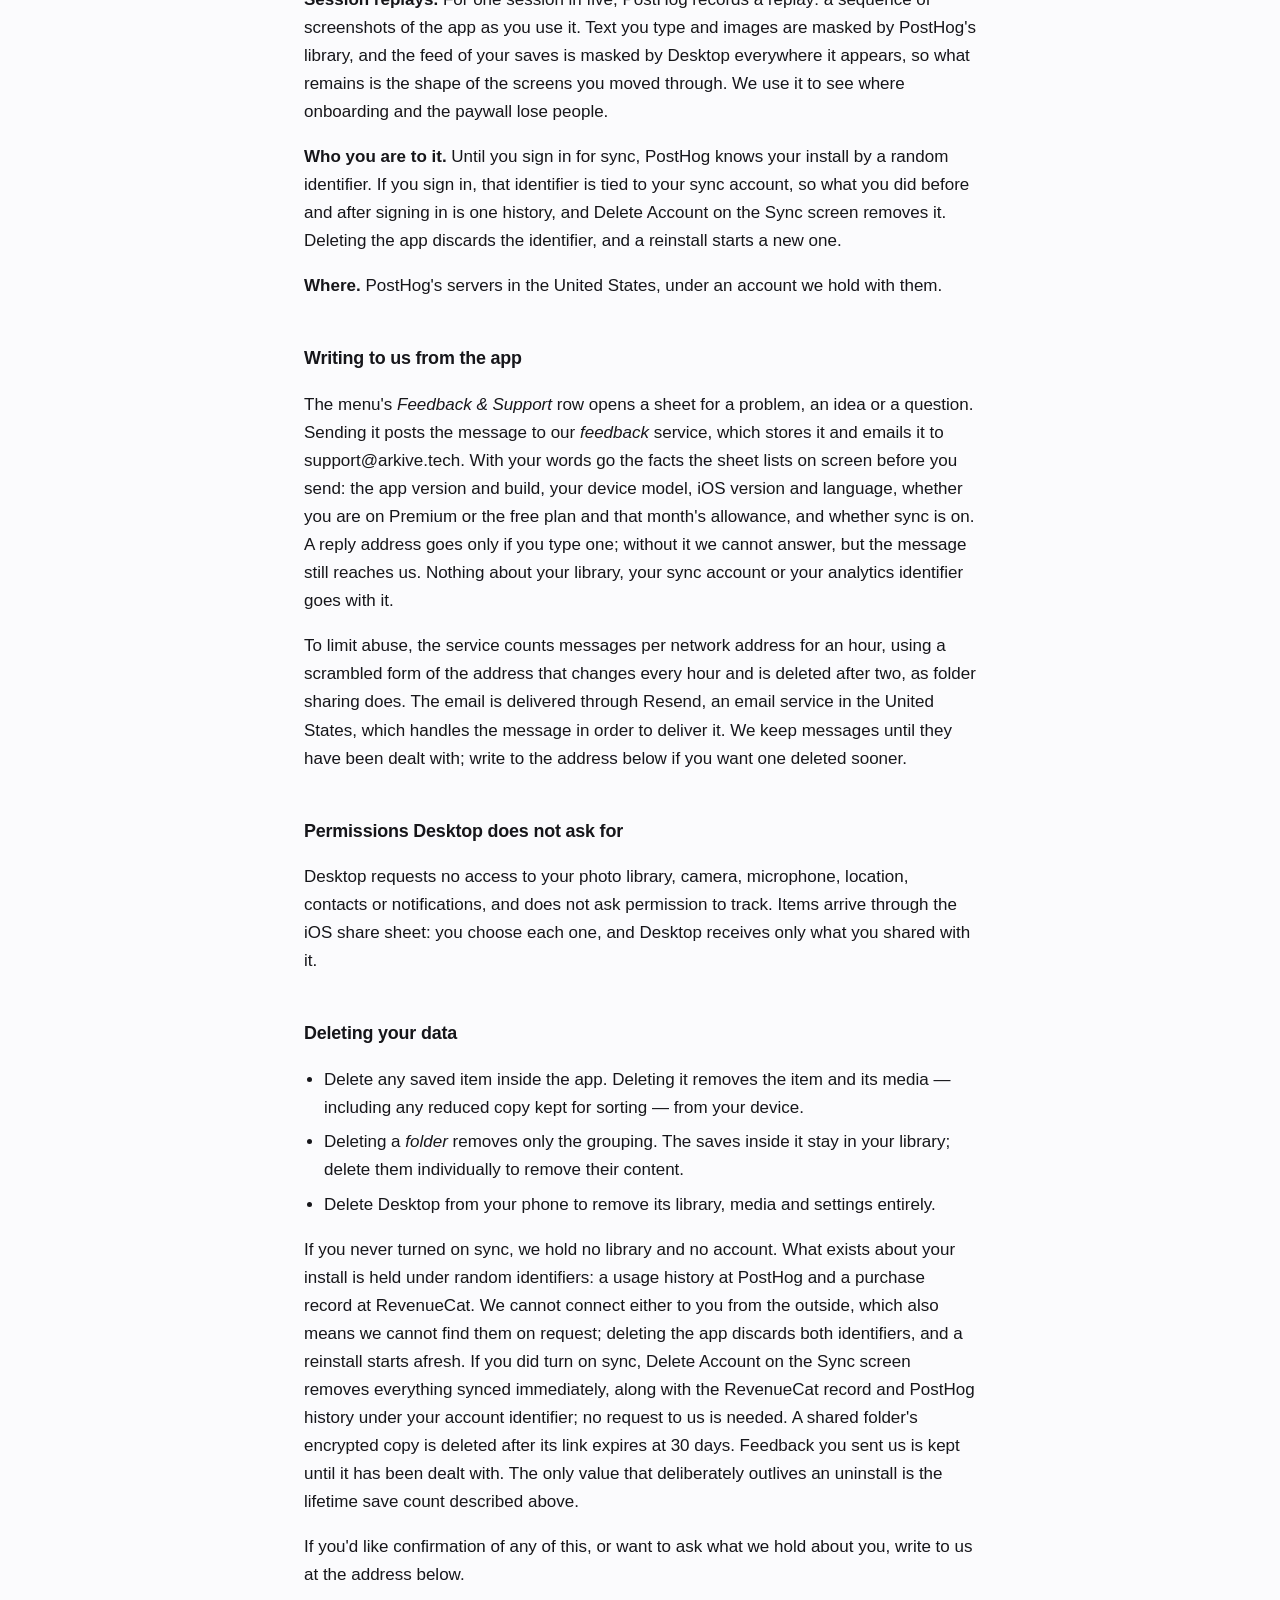
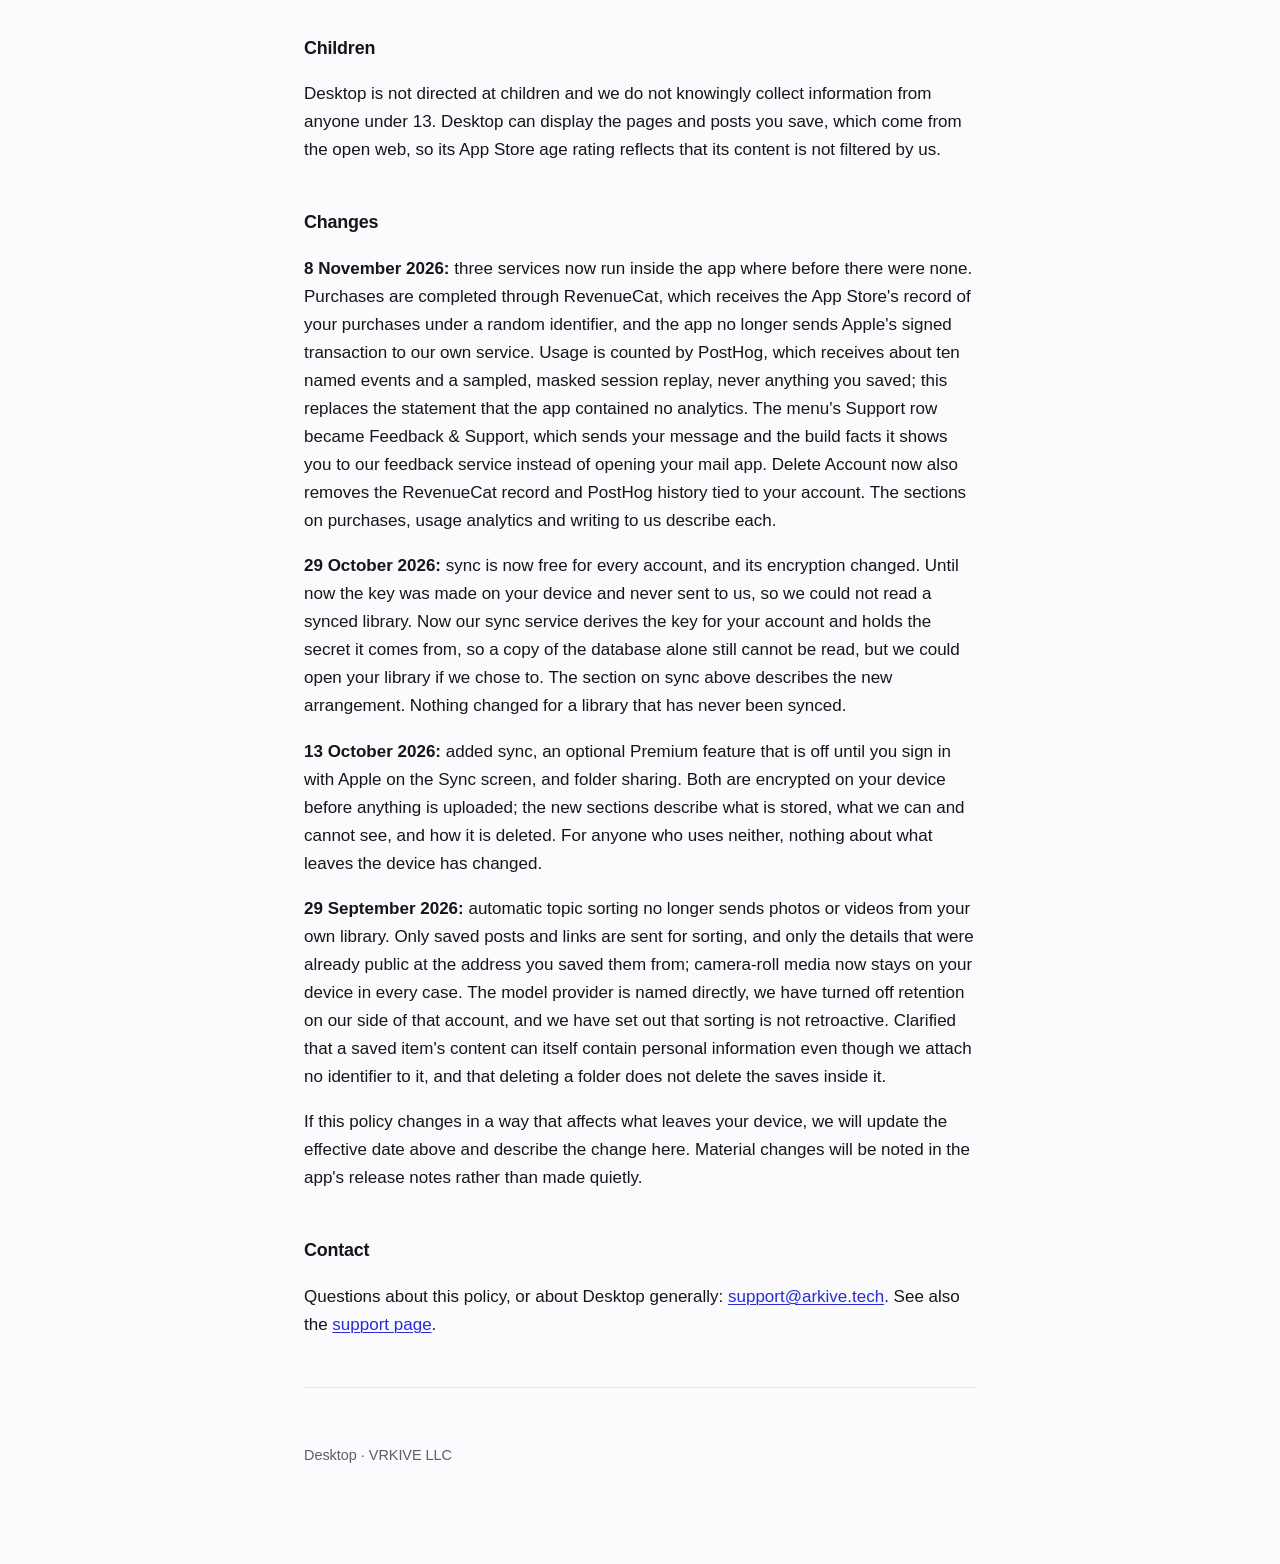
==== commit 914e2b5b: "Describe server-held sync keys, RevenueCat, PostHog and in-app feedback for Desktop 1.2 Privacy: the" ====
--- a/desktop/privacy/index.html
+++ b/desktop/privacy/index.html
@@ -13,12 +13,12 @@
 <main>
 
 <h1>Privacy Policy</h1>
-<p class="date">Desktop for iOS · Effective 13 October 2026</p>
+<p class="date">Desktop for iOS · Effective 8 November 2026</p>
 
 <p class="lede">Desktop is a place to keep the things you save. Your library lives on your
 device. There is no account to create, and nothing you save is tied to your identity. If you
-turn on sync, an optional Premium feature, your library is encrypted on your device before it
-leaves, so the copy we store is one we cannot read.</p>
+turn on sync, which is optional and free, your library is encrypted on your device before it
+leaves, and the key is kept apart from the copy we store.</p>
 
 <p>This policy explains exactly what stays on your phone, the few things that leave it and why,
 and who else is involved when you view something you saved. It describes the app as it actually
@@ -26,14 +26,17 @@
 
 <p>Desktop is published by <strong>VRKIVE LLC</strong>. "We" and "us" below mean VRKIVE LLC.</p>
 
-<h2>No account, no identifiers</h2>
+<h2>No account, and the two identifiers there are</h2>
 <p>Desktop has no sign-up, sign-in, profile or cloud library until you turn on sync, and most
-people never will. It does not assign you a user ID. It does not read your device's advertising
-identifier or vendor identifier. It contains no analytics, attribution or crash-reporting
-service, and no third-party SDKs at all.</p>
+people never will. It does not read your device's advertising identifier or vendor identifier,
+and it has no crash reporting. Two services do run inside it: <strong>RevenueCat</strong>, which
+completes purchases and tells the app whether you subscribe, and <strong>PostHog</strong>, which
+counts how the app is used. Each gives your install a random identifier of its own. Those
+identifiers are tied to you only if you sign in for sync, and neither service ever receives what
+you saved. Both are described in their own sections below.</p>
 <p><strong>Desktop does not track you</strong> as the App Store defines tracking: nothing it
-sends is linked to you or your device, and nothing is shared with data brokers or advertisers.
-We do not sell or rent information about you.</p>
+collects is combined with data from other companies' apps or websites, and nothing is shared
+with data brokers or advertisers. We do not sell or rent information about you.</p>
 
 <h2>What stays on your device</h2>
 <p>All of it, unless this policy says otherwise. Specifically:</p>
@@ -51,8 +54,9 @@
 or link for classification; that is described in full below.</p>
 
 <h2>What leaves your device</h2>
-<p>Four things, in specific moments. None of them carries an identifier for you or your device.
-Sync and folder sharing, if you use them, are described in their own sections below.</p>
+<p>Four things about your library, in specific moments. None of them carries an identifier for
+you or your device. Purchases, usage analytics, sync, folder sharing and writing to us from the
+app each have a section of their own further down.</p>
 
 <h3>1. Fetching details about a link you saved</h3>
 <p>When you save a link, Desktop needs its title, creator and cover image to show you a real card
@@ -121,37 +125,38 @@
 governed by <em>their</em> privacy policies rather than this one. Desktop adds no identifier of
 its own to these requests and cannot see their contents.</p>
 
-<h2>Sync (optional, Premium, end-to-end encrypted)</h2>
+<h2>Sync (optional, encrypted)</h2>
 <p>Sync keeps your library the same on every device you use. It is off until you open the Sync
-screen in the menu and sign in with Apple, and it is only offered to subscribers. Until you do
-that, nothing in this section applies to you.</p>
+screen in the menu and sign in with Apple, and it is free. Until you do that, nothing in this
+section applies to you.</p>
 <p><strong>Encrypted on your device.</strong> Before anything leaves your phone, Desktop encrypts
-it with a key that only your devices hold: your saved links with their titles, captions, creators
-and topics; your screenshots and photos saved from your own library; the frame used as a video's
-cover; your folders, their names and which saves are in them. We store that encrypted copy and
-cannot read it. Videos themselves are never uploaded and stay on the device that saved them.</p>
-<p><strong>What we can see.</strong> Encryption hides what you saved, not that you use sync. Our
-service can see an identifier for your account and for each record, whether a record is a save,
-a folder or a folder membership, when records change or are deleted, how large the encrypted
-files are, and when your devices sync.</p>
-<p><strong>The key.</strong> The key is made on your device the first time you sync and reaches
-your other devices only through iCloud Keychain. It is never sent to us. If every copy of it is
-lost, we cannot recover your synced library; the library on your phone is unaffected, and
-deleting your sync account lets you start a fresh copy from it.</p>
+it: your saved links with their titles, captions, creators and topics; your screenshots and
+photos saved from your own library; the frame used as a video's cover; your folders, their names
+and which saves are in them. We store that encrypted copy. Videos themselves are never uploaded
+and stay on the device that saved them.</p>
+<p><strong>The key.</strong> The key is not stored with your library. Our sync service derives it
+for your account from a secret kept outside the database, and sends it to your device each time
+it syncs, so there is no key to carry between devices and none to lose. A copy of the database
+on its own, from a breach or a leaked backup, cannot be read.</p>
+<p><strong>What we can see.</strong> Because our service holds the secret the key comes from, it
+can open your library, and so could we. Syncing itself never does: it moves encrypted records
+without opening them. Without the key, the service sees an identifier for your account and for
+each record, whether a record is a save, a folder or a folder membership, when records change or
+are deleted, how large the encrypted files are, and when your devices sync.</p>
 <p><strong>Signing in.</strong> Desktop asks Apple for a sign-in only, not your name or email
 address. Apple gives our sign-in service a stable identifier for you, unique to Desktop, which we
 use only to tell your encrypted library apart from everyone else's.</p>
-<p><strong>Confirming the subscription.</strong> When you sign in, and from time to time after,
-the signed transaction Apple gives your device is sent to our service so it can confirm that the
-subscription is active before accepting your data. We keep the product, its expiry and Apple's
-transaction identifier for it; it carries no payment details.</p>
+<p><strong>Your subscription, if you have one.</strong> Sync does not depend on it. Once you sign
+in, RevenueCat (see <em>Purchases and subscriptions</em>) tells our service when your
+subscription starts, renews or ends, and we keep the product and its expiry against your
+account. Nothing about payment comes with it.</p>
 <p><strong>Where it lives.</strong> On Supabase, in the United States, under an account we hold
-with them. It is reachable only through your sign-in and only while your subscription is
-active.</p>
+with them. It is reachable only through your sign-in.</p>
 <p><strong>Deleting it.</strong> Tap Delete Account on the Sync screen and everything synced is
-removed at once. Sign Out stops sync but leaves what is already there. If your subscription ends,
-sync pauses and the data is deleted 90 days later unless you subscribe again. Deleting the app
-alone does not delete the synced copy; use Delete Account first.</p>
+removed at once, together with the RevenueCat customer record and the PostHog usage history
+that carry your account identifier. Sign Out stops sync but leaves what is already there. A sync
+account that has not synced for a year may be deleted. Deleting the app alone does not delete
+the synced copy; use Delete Account first.</p>
 
 <h2>Sharing a folder</h2>
 <p>You can share any folder as a link, whether or not you subscribe. Nothing is shared until you
@@ -174,14 +179,63 @@
 serving it and deletes the encrypted copy at its next cleanup. Anyone who added the folder to their own Desktop keeps their
 copy.</p>
 
-<h2>Subscriptions and payment</h2>
-<p>Desktop's subscription is sold through the App Store. Apple handles the entire transaction.
-We never receive or have access to your payment method, card number or billing address. The app
-only asks iOS on your device whether a subscription is currently active; that answer never leaves
-your phone, except as part of turning on sync, described above.</p>
+<h2>Purchases and subscriptions</h2>
+<p>Desktop's subscription is sold through the App Store, and Apple handles the entire
+transaction. We never receive or have access to your payment method, card number or billing
+address.</p>
+<p><strong>RevenueCat.</strong> Purchases are completed through RevenueCat, a subscription
+service we use so the app can tell whether you subscribe, including renewals, cancellations,
+refunds and offer-code redemptions that happen while the app is closed. RevenueCat receives the
+App Store's signed record of your purchases, the app version and the kind of device, and a random
+customer identifier it assigns to your install. It is also told the random identifier PostHog
+assigns (below), so the two services describe the same install, and it forwards subscription
+events such as a trial starting or a renewal to PostHog under that identifier. It never sees
+what you saved. If you sign in for sync, your sync account identifier takes the place of the
+random one, so a purchase follows your account to your other devices. RevenueCat is in the United
+States and processes this under its own privacy policy and our agreement with it.</p>
 <p>Your count of saved items is also kept in your device's keychain, so that reinstalling the app
 doesn't hand out a fresh set of free saves. It is stored only on that device, is never
 synchronised to iCloud or to us, and is a number — it contains nothing about what you saved.</p>
+
+<h2>Usage analytics</h2>
+<p>Desktop sends a short record of how it is used to PostHog, an analytics service, so we can
+tell whether the app earns its place: whether people keep saving, what they do with folders,
+and what happens at the paywall. This is on for everyone; there is no switch for it in the app,
+and we would rather say so than imply one.</p>
+<p><strong>What is sent.</strong> A named event at about ten moments: a save (with the app it
+came from, such as Instagram, and how many items), opening a saved item, creating a folder,
+sharing or receiving one, changing a sort order, opening search, seeing the paywall and how you
+left it, finishing onboarding, and sending us feedback. PostHog's library adds that the app was
+opened, installed or updated. Every event carries the app version, the size of the free
+allowance, whether you subscribe, and the device model, iOS version, language and time zone
+that PostHog's library attaches to all events, along with the network address it arrives from,
+which PostHog uses to estimate a region. <strong>No event ever carries a link, a title, a
+caption, a filename, a folder name, your message to us, or anything else you saved.</strong></p>
+<p><strong>Session replays.</strong> For one session in five, PostHog records a replay: a
+sequence of screenshots of the app as you use it. Text you type and images are masked by
+PostHog's library, and the feed of your saves is masked by Desktop everywhere it appears, so what
+remains is the shape of the screens you moved through. We use it to see where onboarding and the
+paywall lose people.</p>
+<p><strong>Who you are to it.</strong> Until you sign in for sync, PostHog knows your install by a
+random identifier. If you sign in, that identifier is tied to your sync account, so what you did
+before and after signing in is one history, and Delete Account on the Sync screen removes it.
+Deleting the app discards the identifier, and a reinstall starts a new one.</p>
+<p><strong>Where.</strong> PostHog's servers in the United States, under an account we hold with
+them.</p>
+
+<h2>Writing to us from the app</h2>
+<p>The menu's <em>Feedback &amp; Support</em> row opens a sheet for a problem, an idea or a
+question. Sending it posts the message to our <em>feedback</em> service, which stores it and
+emails it to support@arkive.tech. With your words go the facts the sheet lists on screen before
+you send: the app version and build, your device model, iOS version and language, whether you are
+on Premium or the free plan and that month's allowance, and whether sync is on. A reply address
+goes only if you type one; without it we cannot answer, but the message still reaches us.
+Nothing about your library, your sync account or your analytics identifier goes with it.</p>
+<p>To limit abuse, the service counts messages per network address for an hour, using a
+scrambled form of the address that changes every hour and is deleted after two, as folder
+sharing does. The email is delivered through Resend, an email service in the United States,
+which handles the message in order to deliver it. We keep messages until they have been dealt
+with; write to the address below if you want one deleted sooner.</p>
 
 <h2>Permissions Desktop does not ask for</h2>
 <p>Desktop requests no access to your photo library, camera, microphone, location, contacts or
@@ -196,10 +250,14 @@
       library; delete them individually to remove their content.</li>
   <li>Delete Desktop from your phone to remove its library, media and settings entirely.</li>
 </ul>
-<p>If you never turned on sync, we hold no library and no account, so there is nothing for us to
-delete on your behalf and no account deletion request to make. If you did, Delete Account on the
-Sync screen removes everything synced immediately; no request to us is needed. A shared folder's
-encrypted copy is deleted after its link expires at 30 days. The only value that deliberately
+<p>If you never turned on sync, we hold no library and no account. What exists about your
+install is held under random identifiers: a usage history at PostHog and a purchase record at
+RevenueCat. We cannot connect either to you from the outside, which also means we cannot find
+them on request; deleting the app discards both identifiers, and a reinstall starts afresh. If
+you did turn on sync, Delete Account on the Sync screen removes everything synced immediately,
+along with the RevenueCat record and PostHog history under your account identifier; no request to
+us is needed. A shared folder's encrypted copy is deleted after its link expires at 30 days.
+Feedback you sent us is kept until it has been dealt with. The only value that deliberately
 outlives an uninstall is the lifetime save count described above.</p>
 <p>If you'd like confirmation of any of this, or want to ask what we hold about you, write to us
 at the address below.</p>
@@ -210,6 +268,21 @@
 App Store age rating reflects that its content is not filtered by us.</p>
 
 <h2>Changes</h2>
+<p><strong>8 November 2026:</strong> three services now run inside the app where before there
+were none. Purchases are completed through RevenueCat, which receives the App Store's record of
+your purchases under a random identifier, and the app no longer sends Apple's signed transaction
+to our own service. Usage is counted by PostHog, which receives about ten named events and a
+sampled, masked session replay, never anything you saved; this replaces the statement that the
+app contained no analytics. The menu's Support row became Feedback &amp; Support, which sends
+your message and the build facts it shows you to our feedback service instead of opening your
+mail app. Delete Account now also removes the RevenueCat record and PostHog history tied to your
+account. The sections on purchases, usage analytics and writing to us describe each.</p>
+<p><strong>29 October 2026:</strong> sync is now free for every account, and its encryption
+changed. Until now the key was made on your device and never sent to us, so we could not read a
+synced library. Now our sync service derives the key for your account and holds the secret it
+comes from, so a copy of the database alone still cannot be read, but we could open your library
+if we chose to. The section on sync above describes the new arrangement. Nothing changed for a
+library that has never been synced.</p>
 <p><strong>13 October 2026:</strong> added sync, an optional Premium feature that is off until
 you sign in with Apple on the Sync screen, and folder sharing. Both are encrypted on your device
 before anything is uploaded; the new sections describe what is stored, what we can and cannot
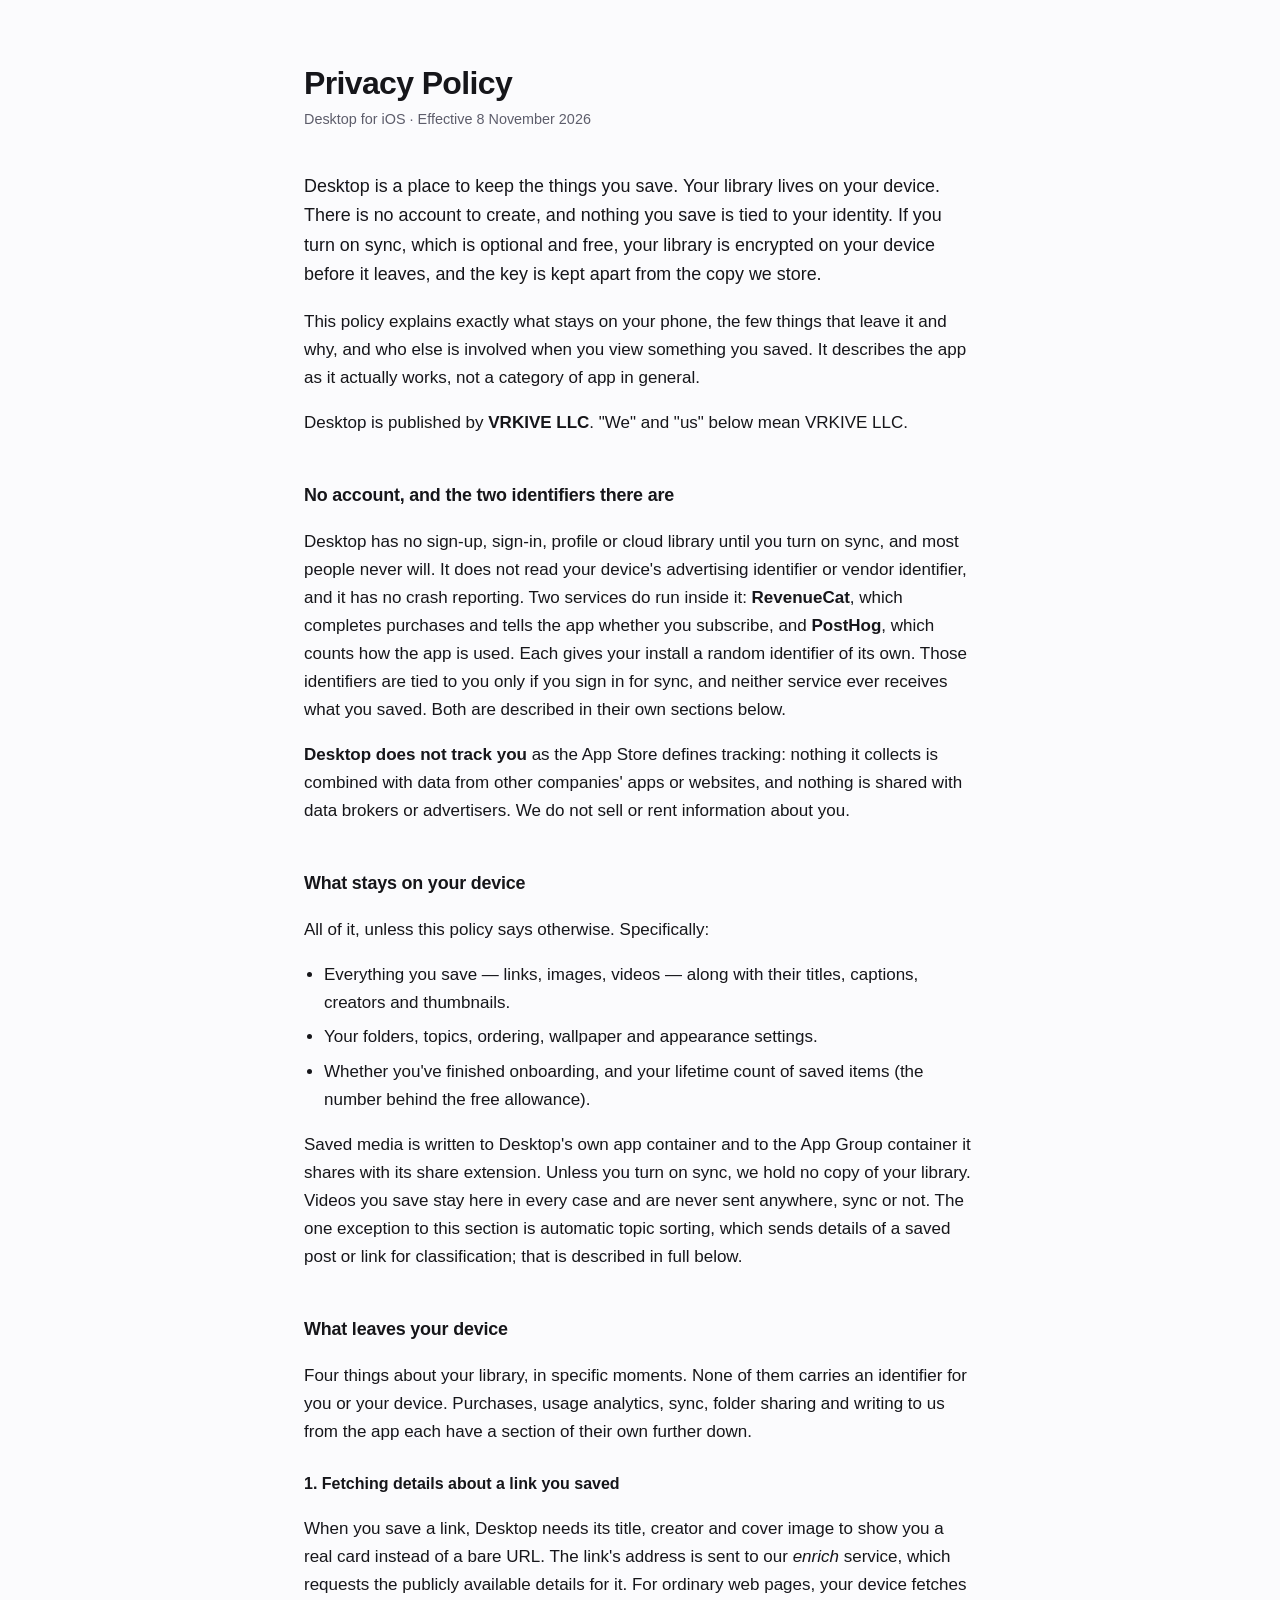
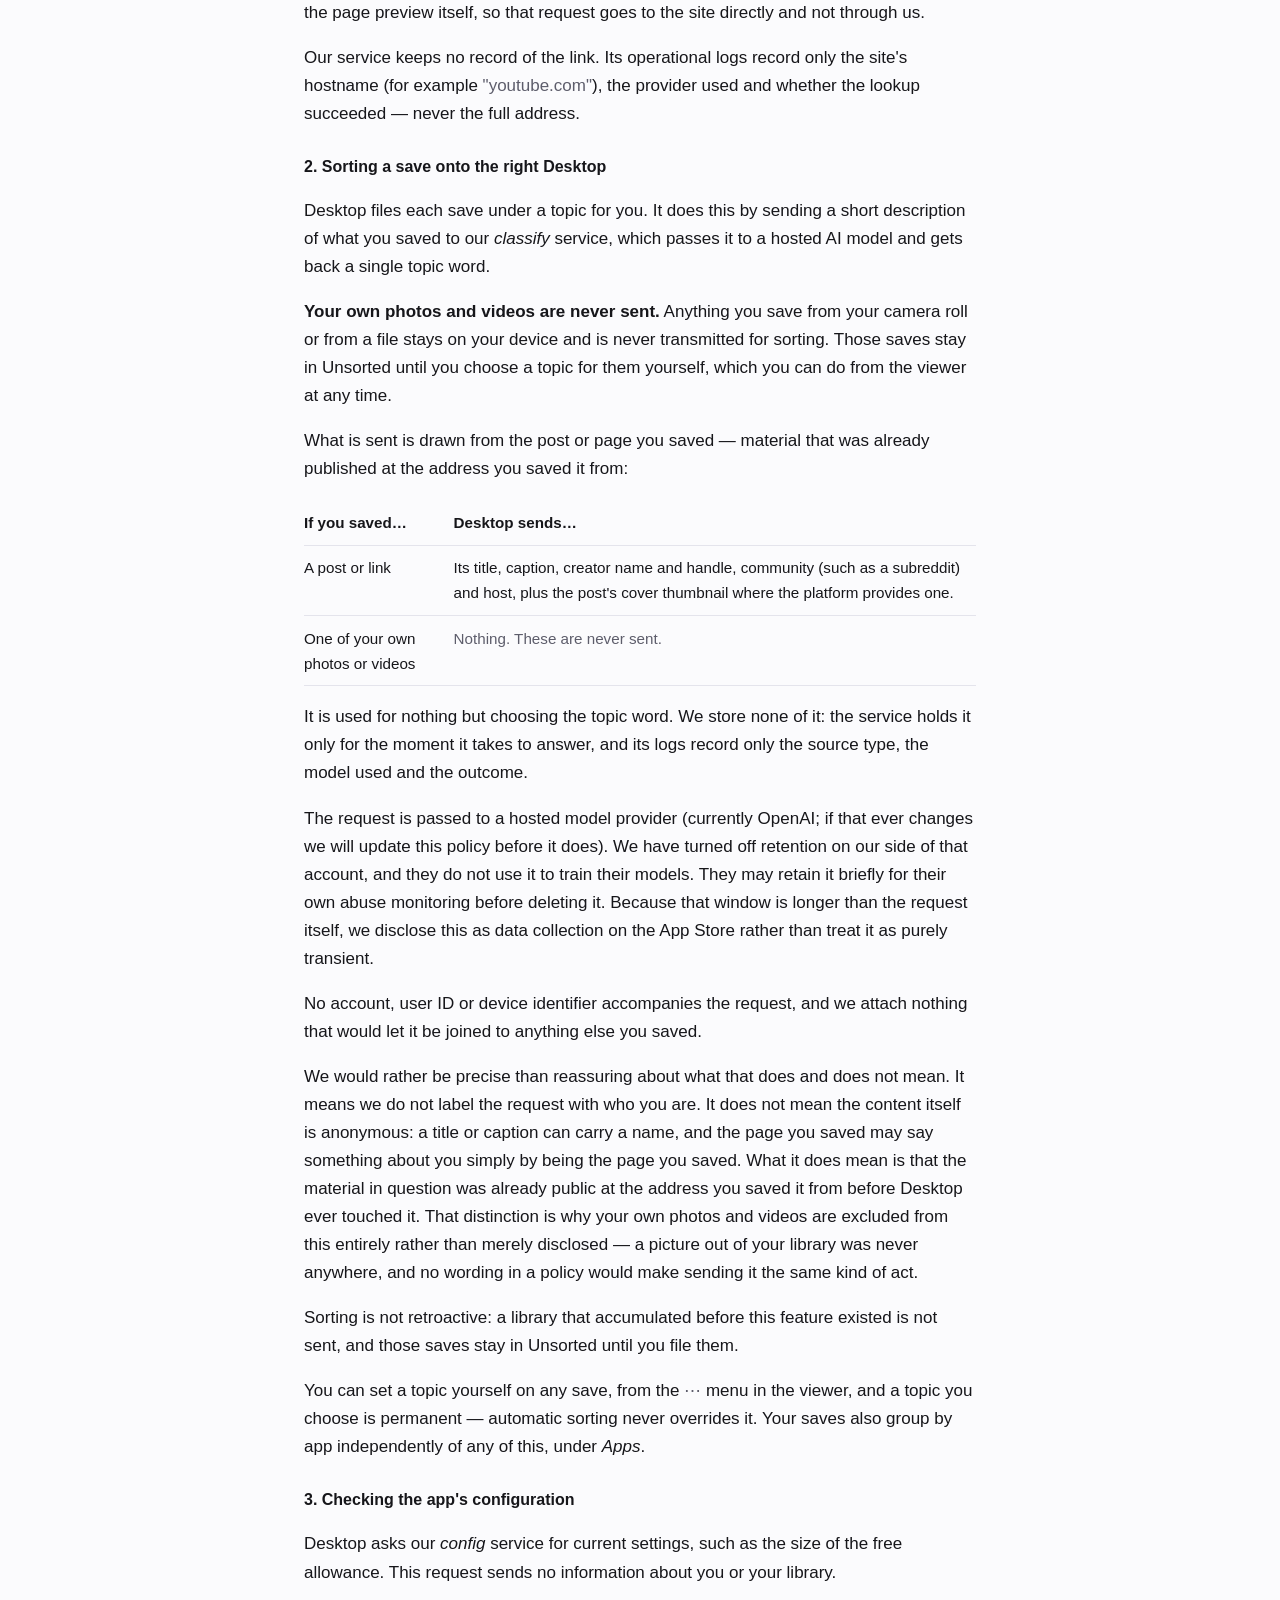
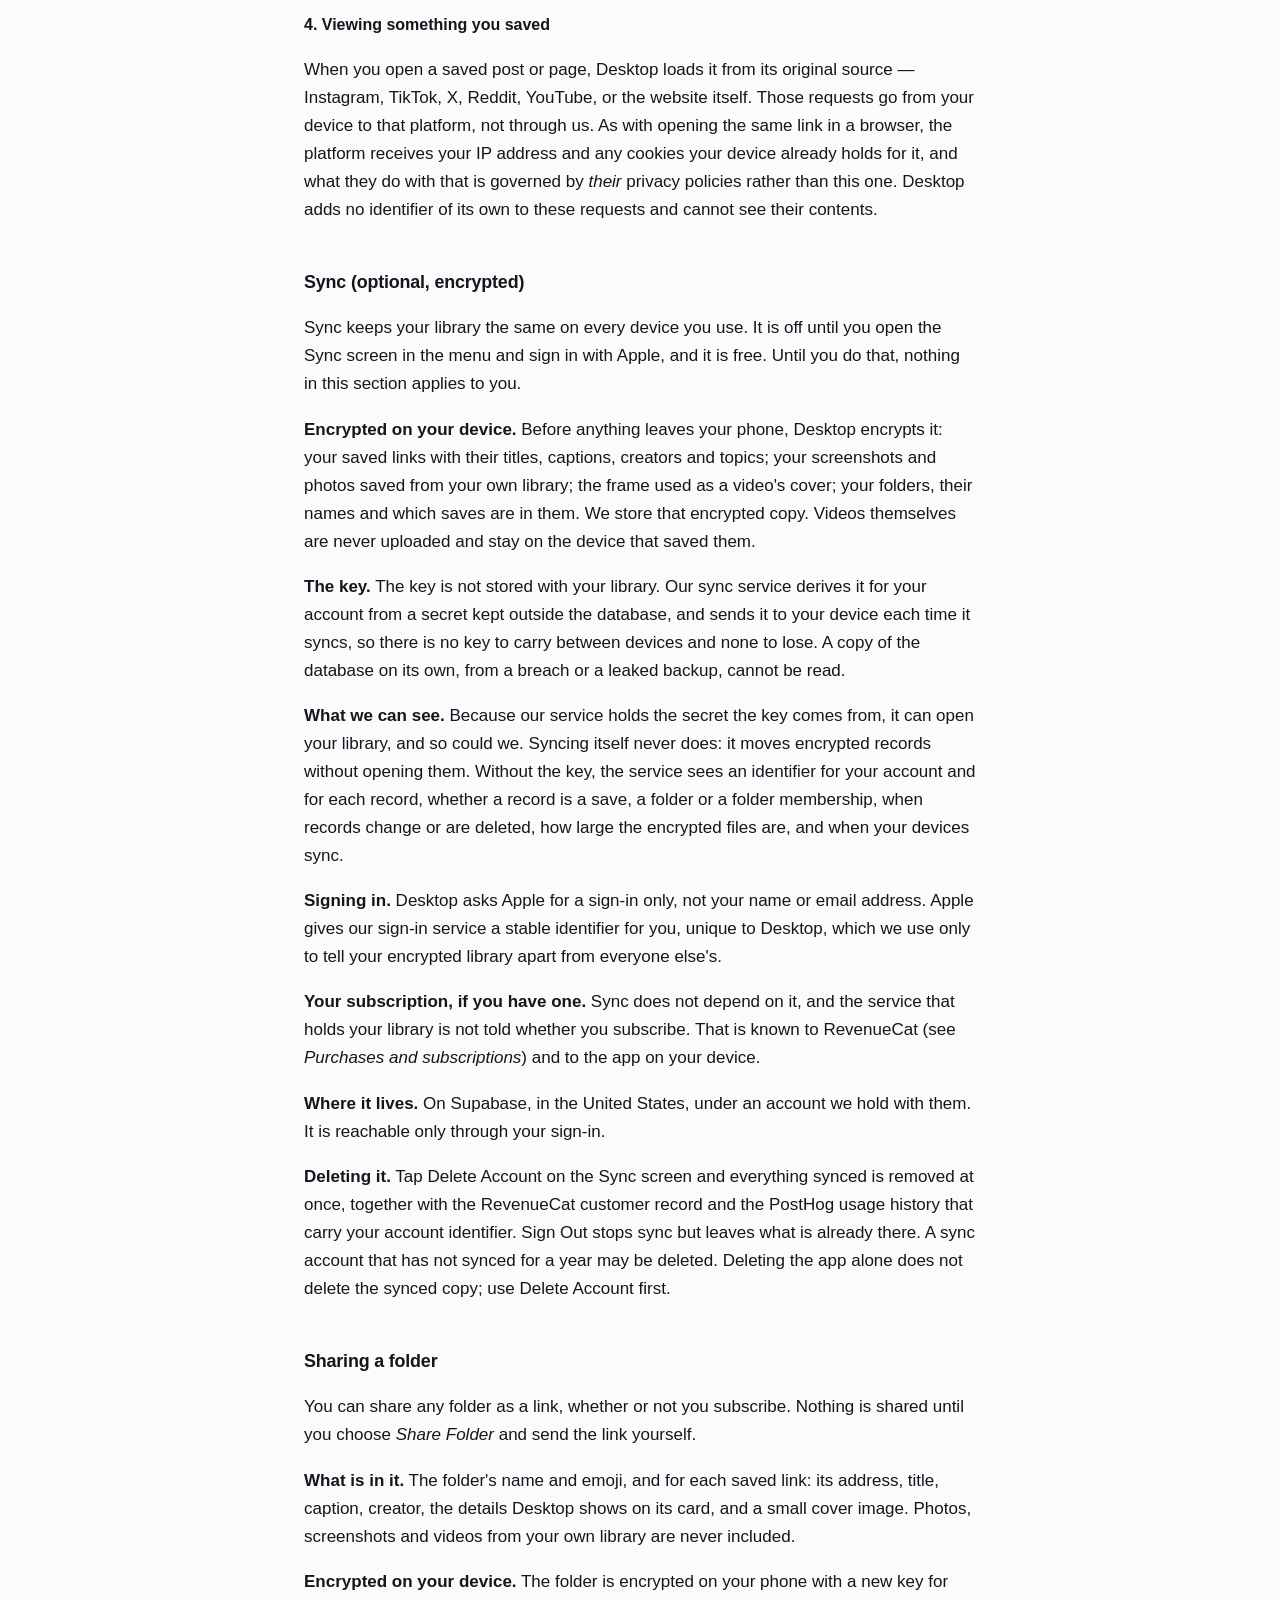
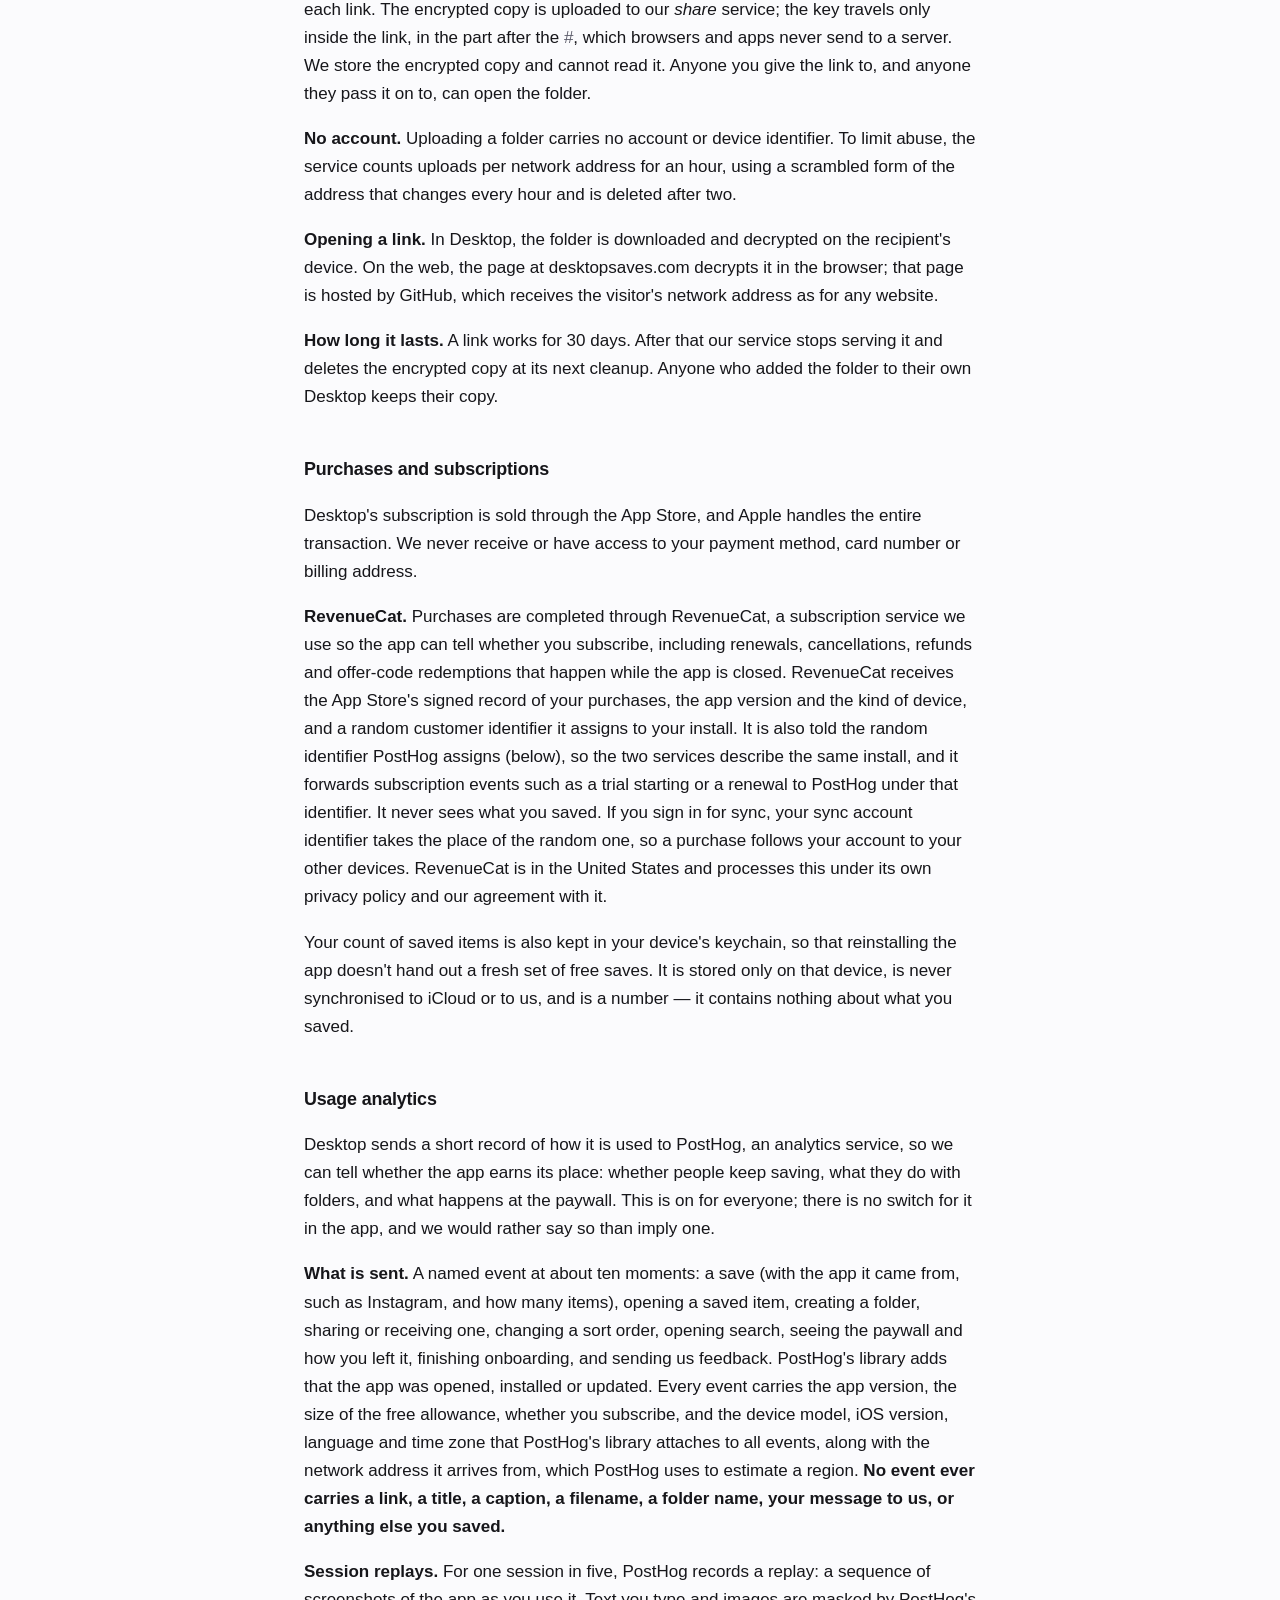
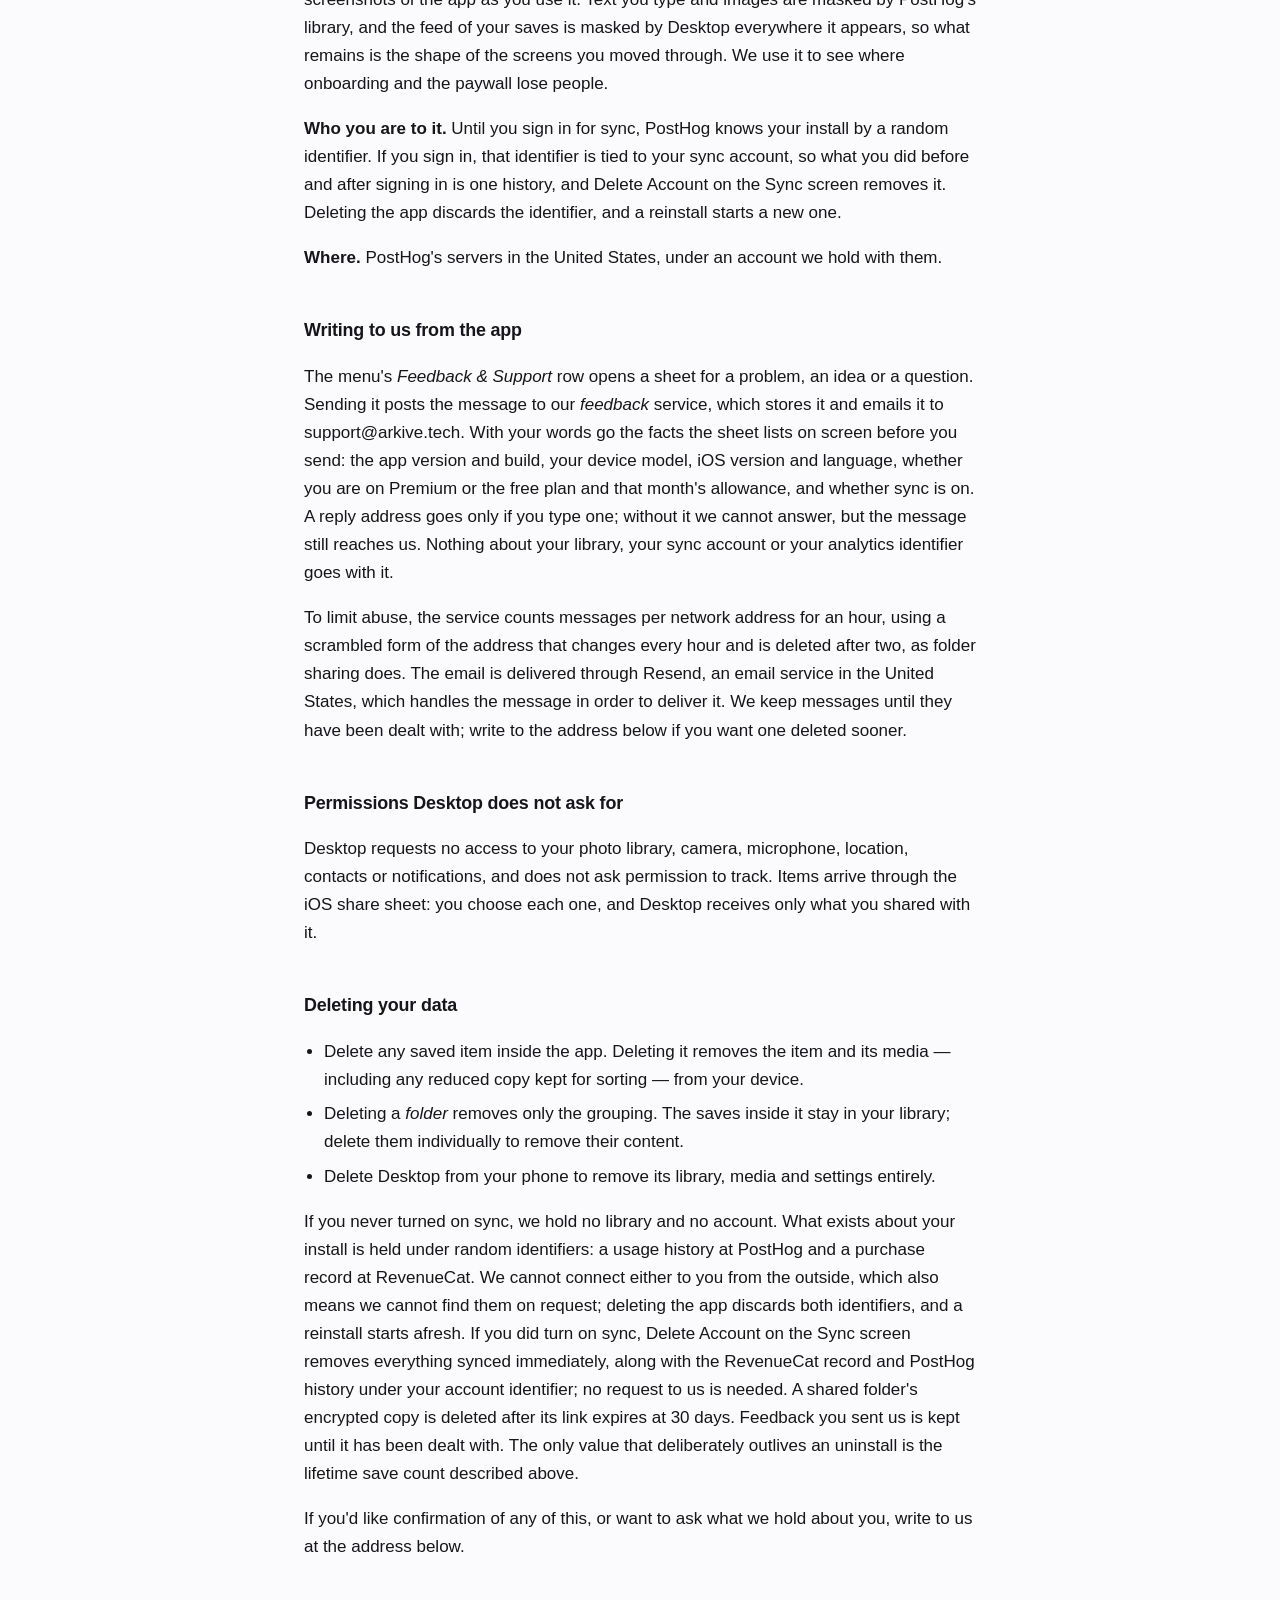
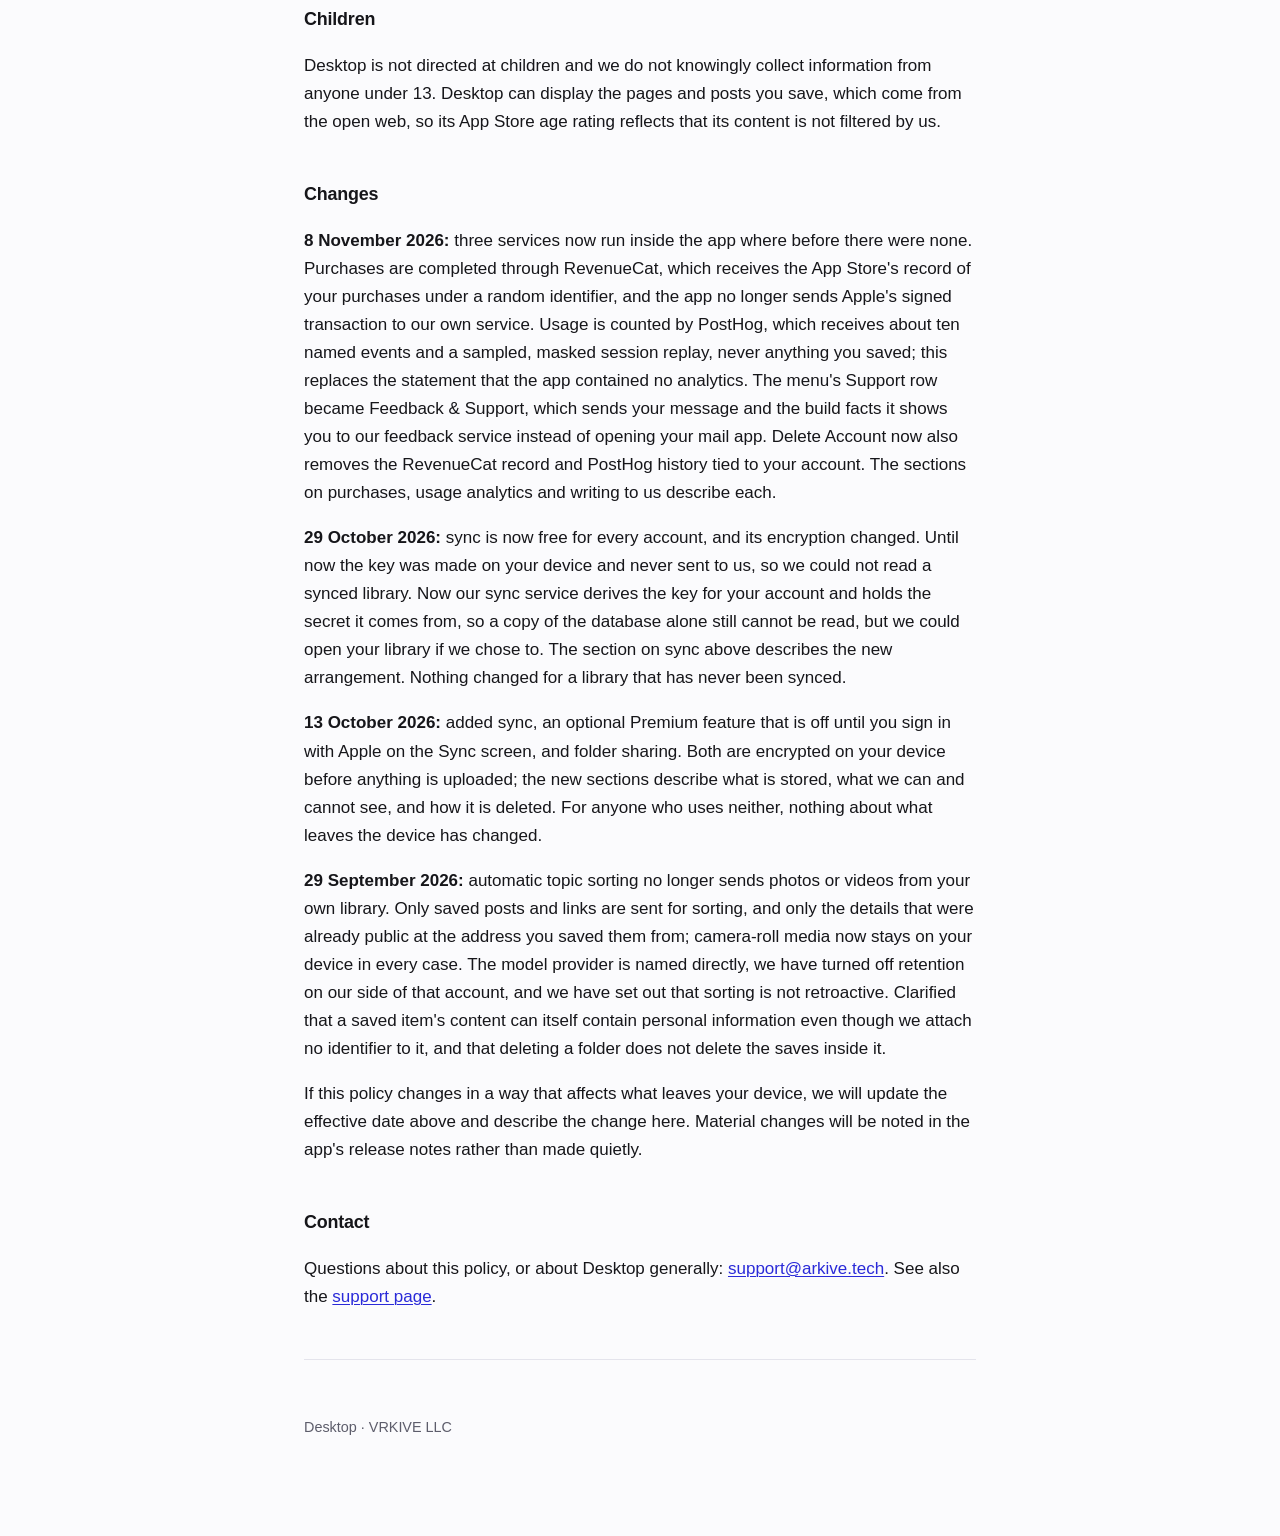
==== commit ed231ca7: "Sync service is not told about the subscription" ====
--- a/desktop/privacy/index.html
+++ b/desktop/privacy/index.html
@@ -146,10 +146,9 @@
 <p><strong>Signing in.</strong> Desktop asks Apple for a sign-in only, not your name or email
 address. Apple gives our sign-in service a stable identifier for you, unique to Desktop, which we
 use only to tell your encrypted library apart from everyone else's.</p>
-<p><strong>Your subscription, if you have one.</strong> Sync does not depend on it. Once you sign
-in, RevenueCat (see <em>Purchases and subscriptions</em>) tells our service when your
-subscription starts, renews or ends, and we keep the product and its expiry against your
-account. Nothing about payment comes with it.</p>
+<p><strong>Your subscription, if you have one.</strong> Sync does not depend on it, and the
+service that holds your library is not told whether you subscribe. That is known to RevenueCat
+(see <em>Purchases and subscriptions</em>) and to the app on your device.</p>
 <p><strong>Where it lives.</strong> On Supabase, in the United States, under an account we hold
 with them. It is reachable only through your sign-in.</p>
 <p><strong>Deleting it.</strong> Tap Delete Account on the Sync screen and everything synced is
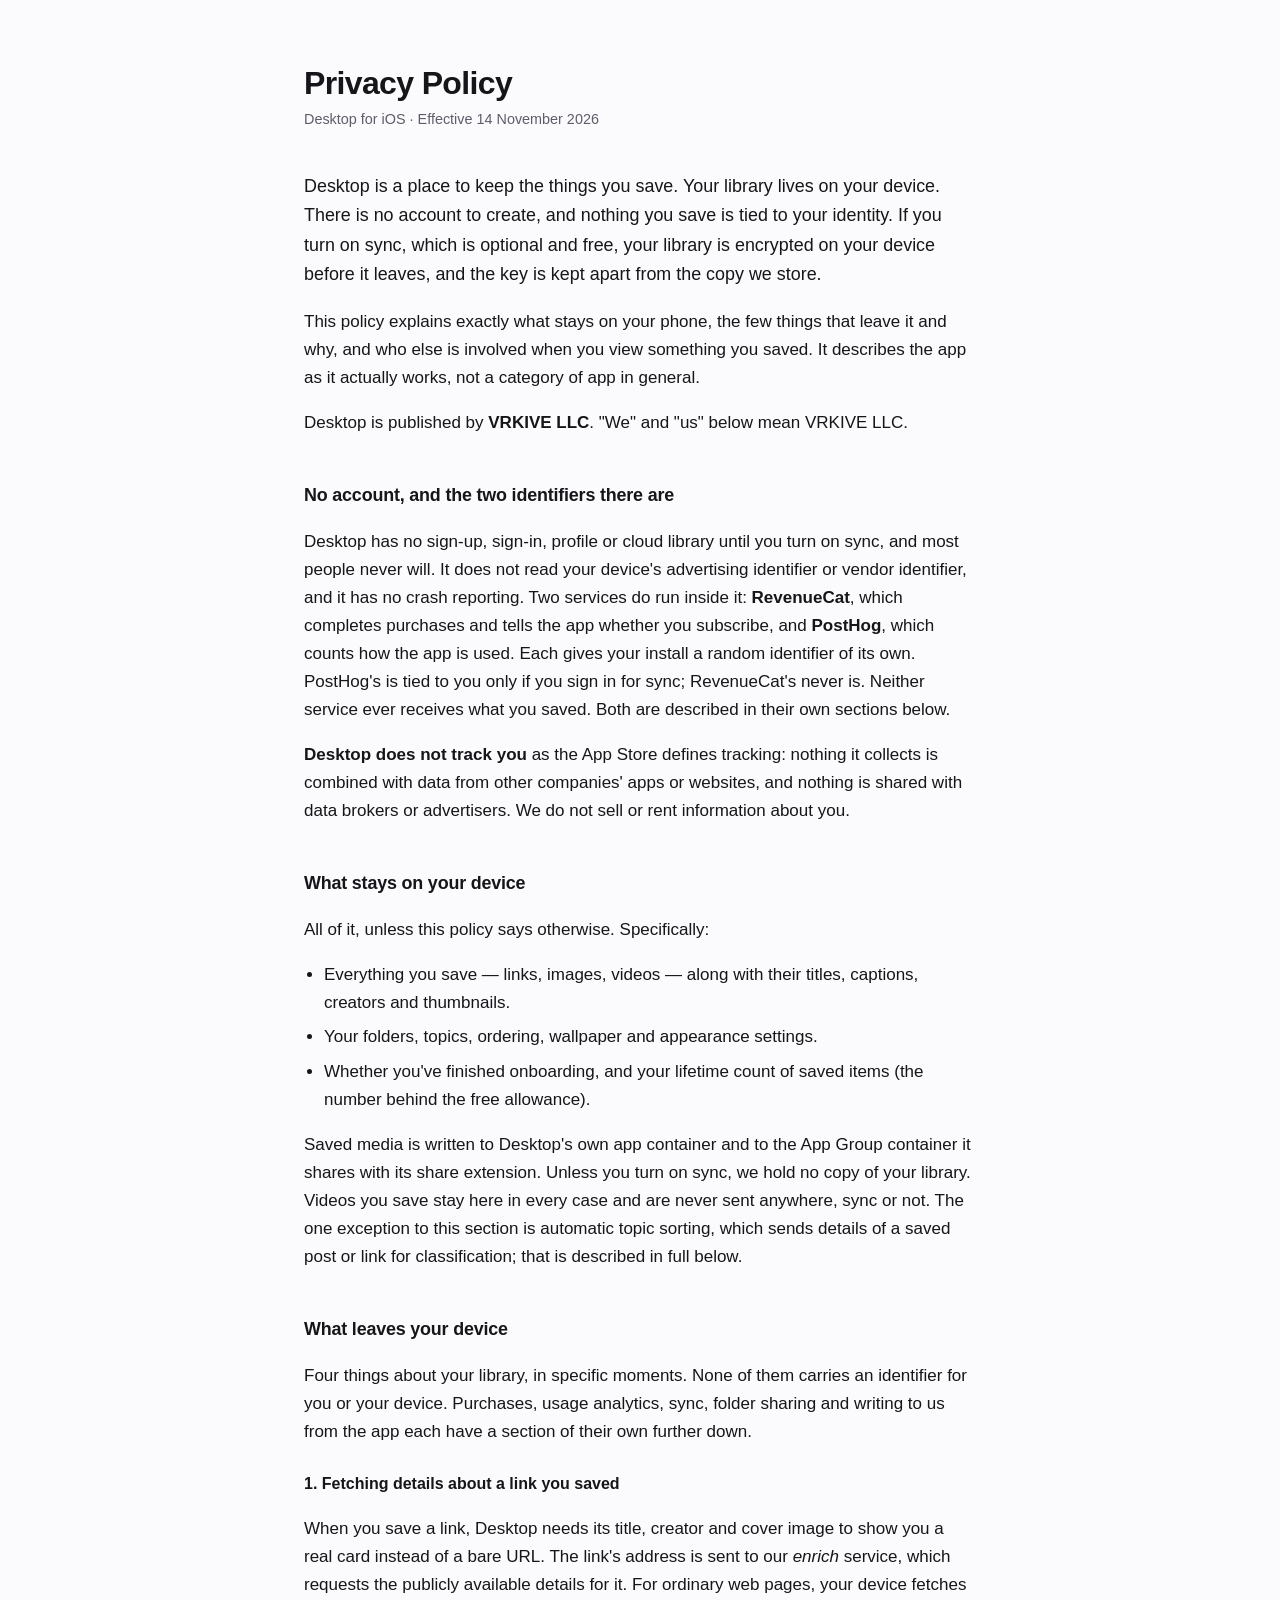
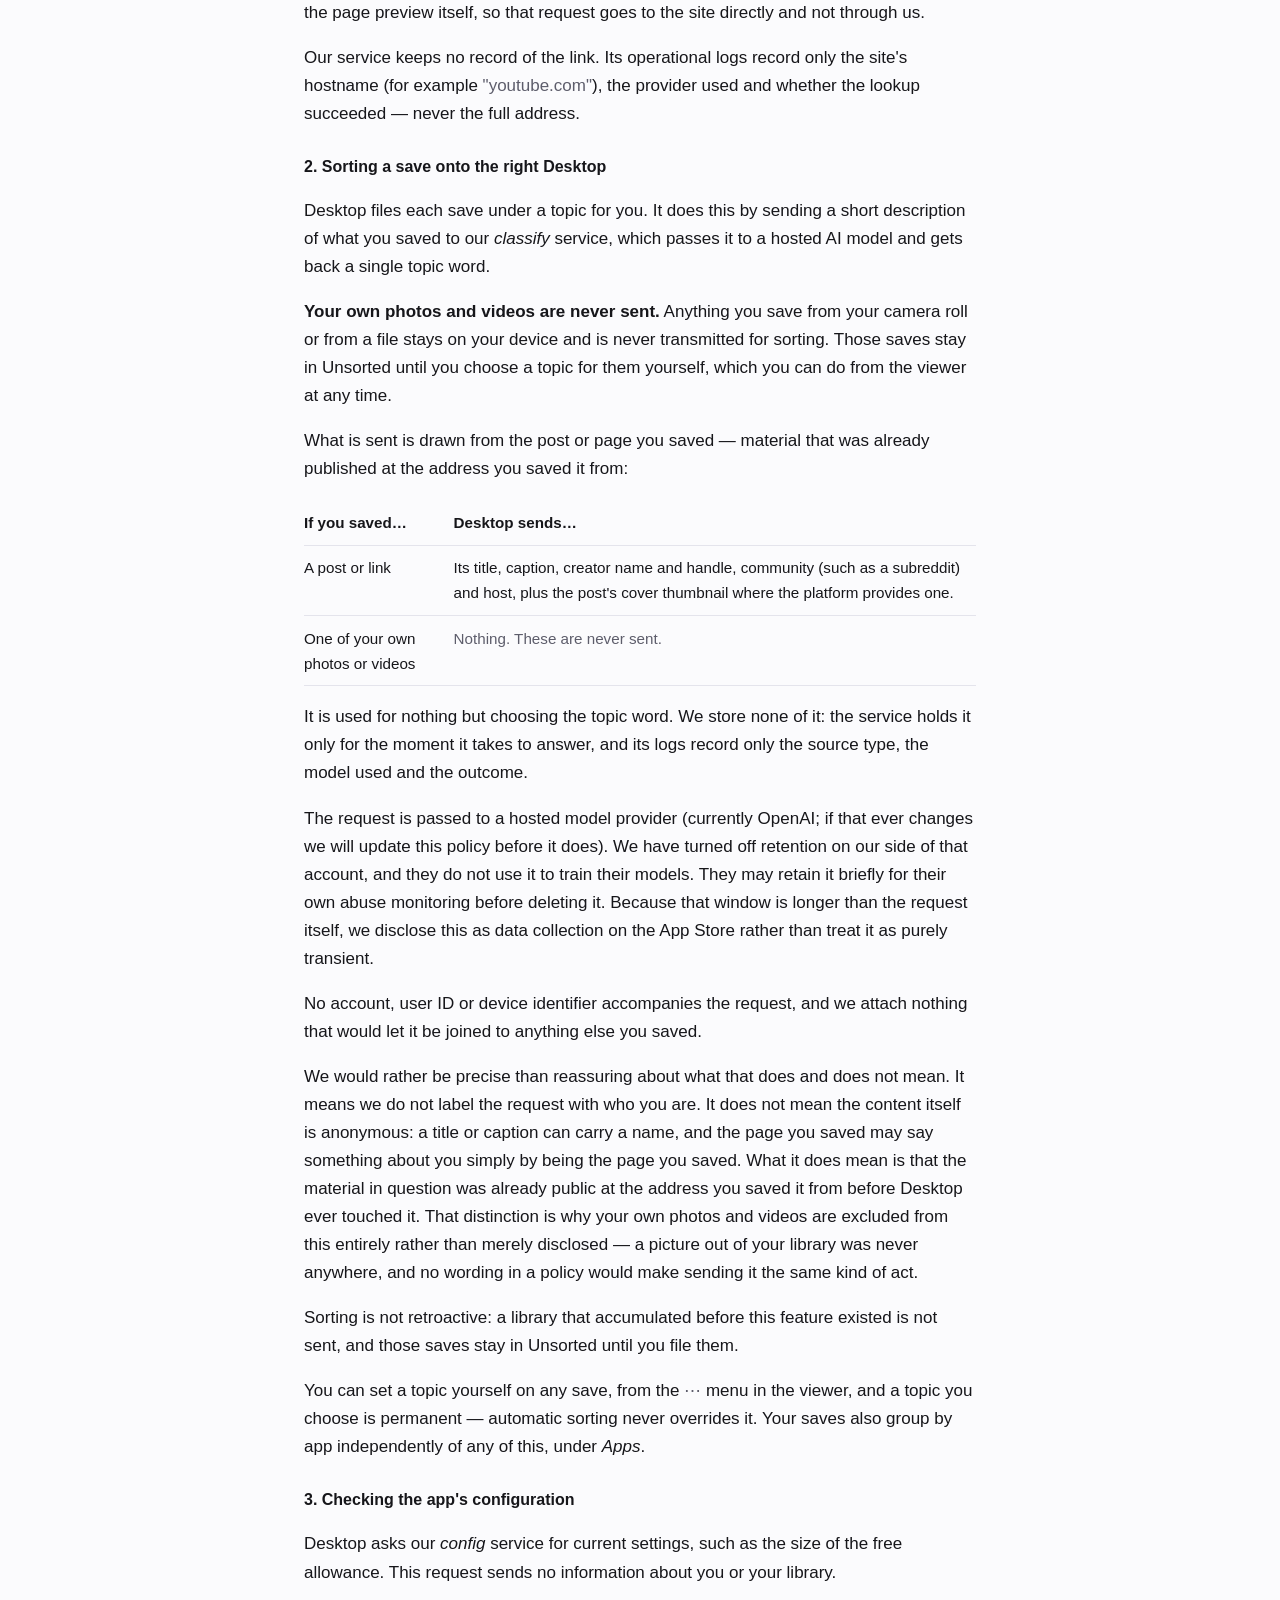
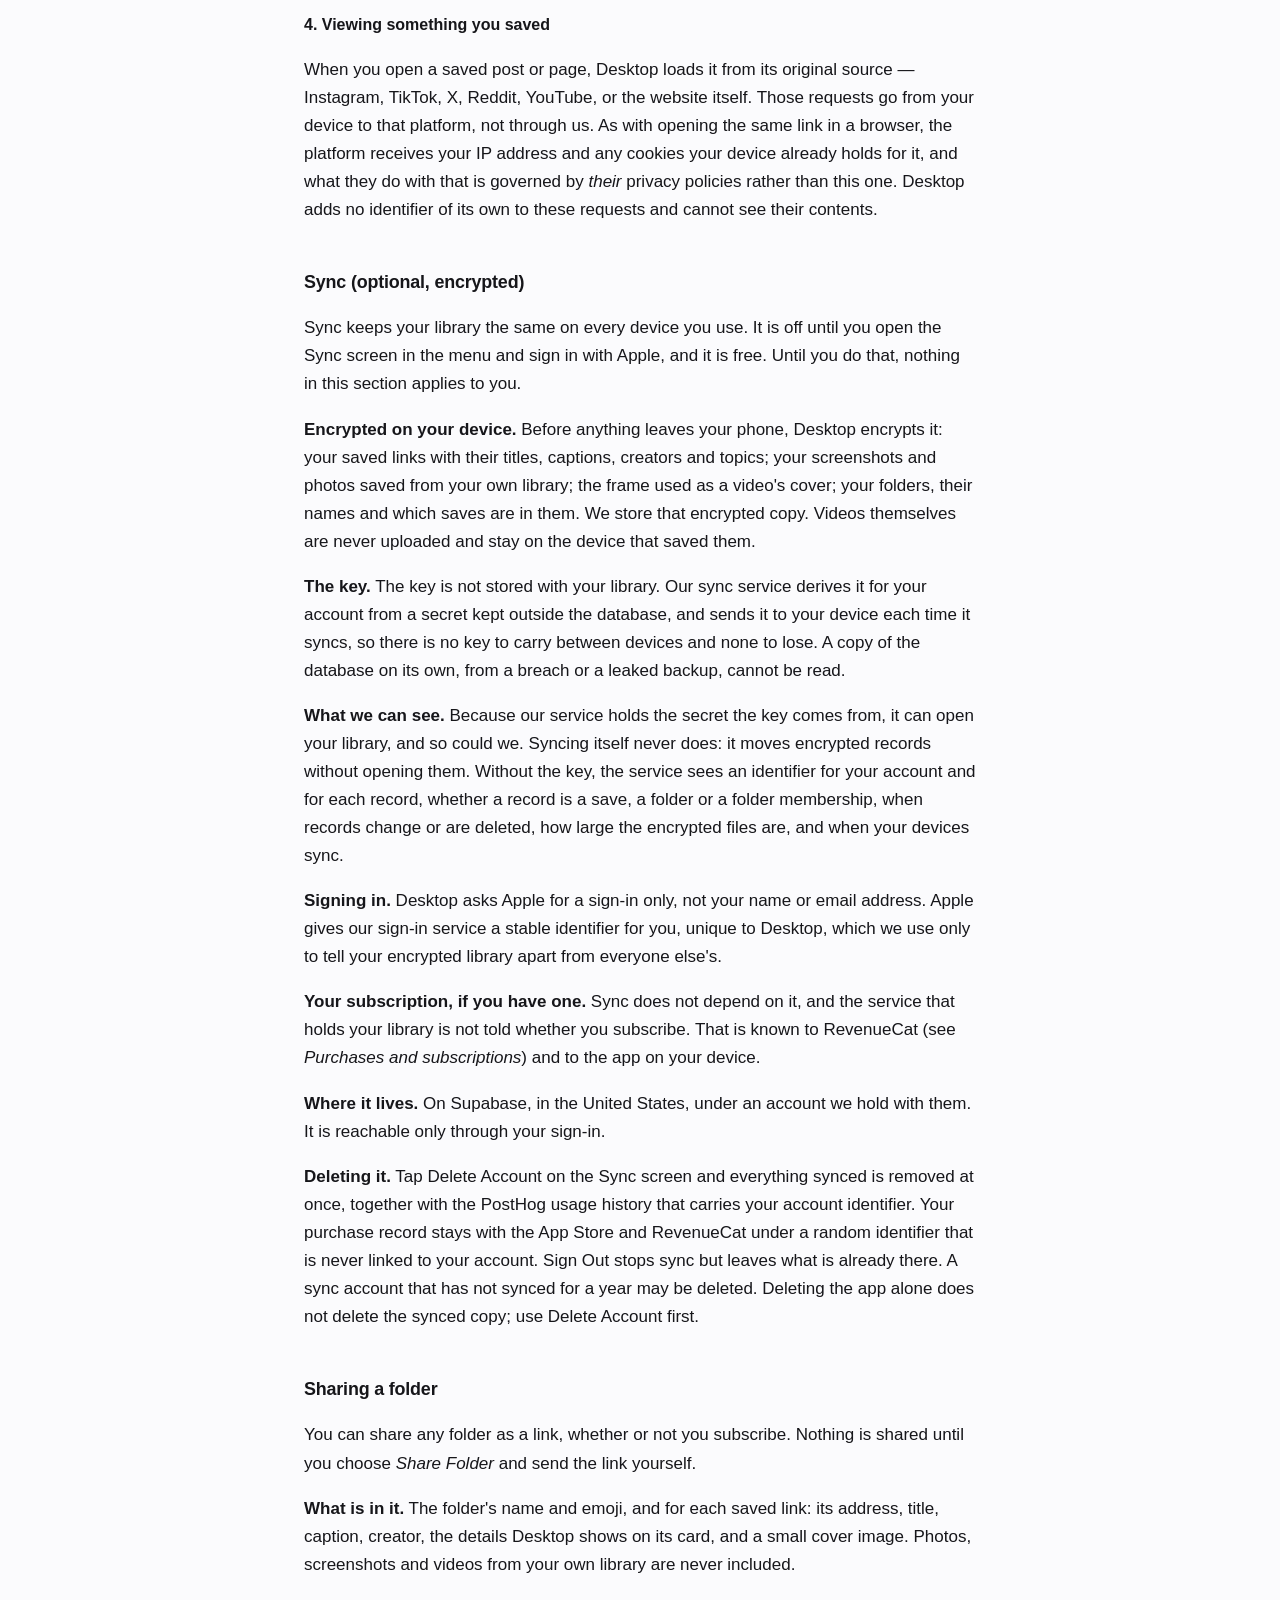
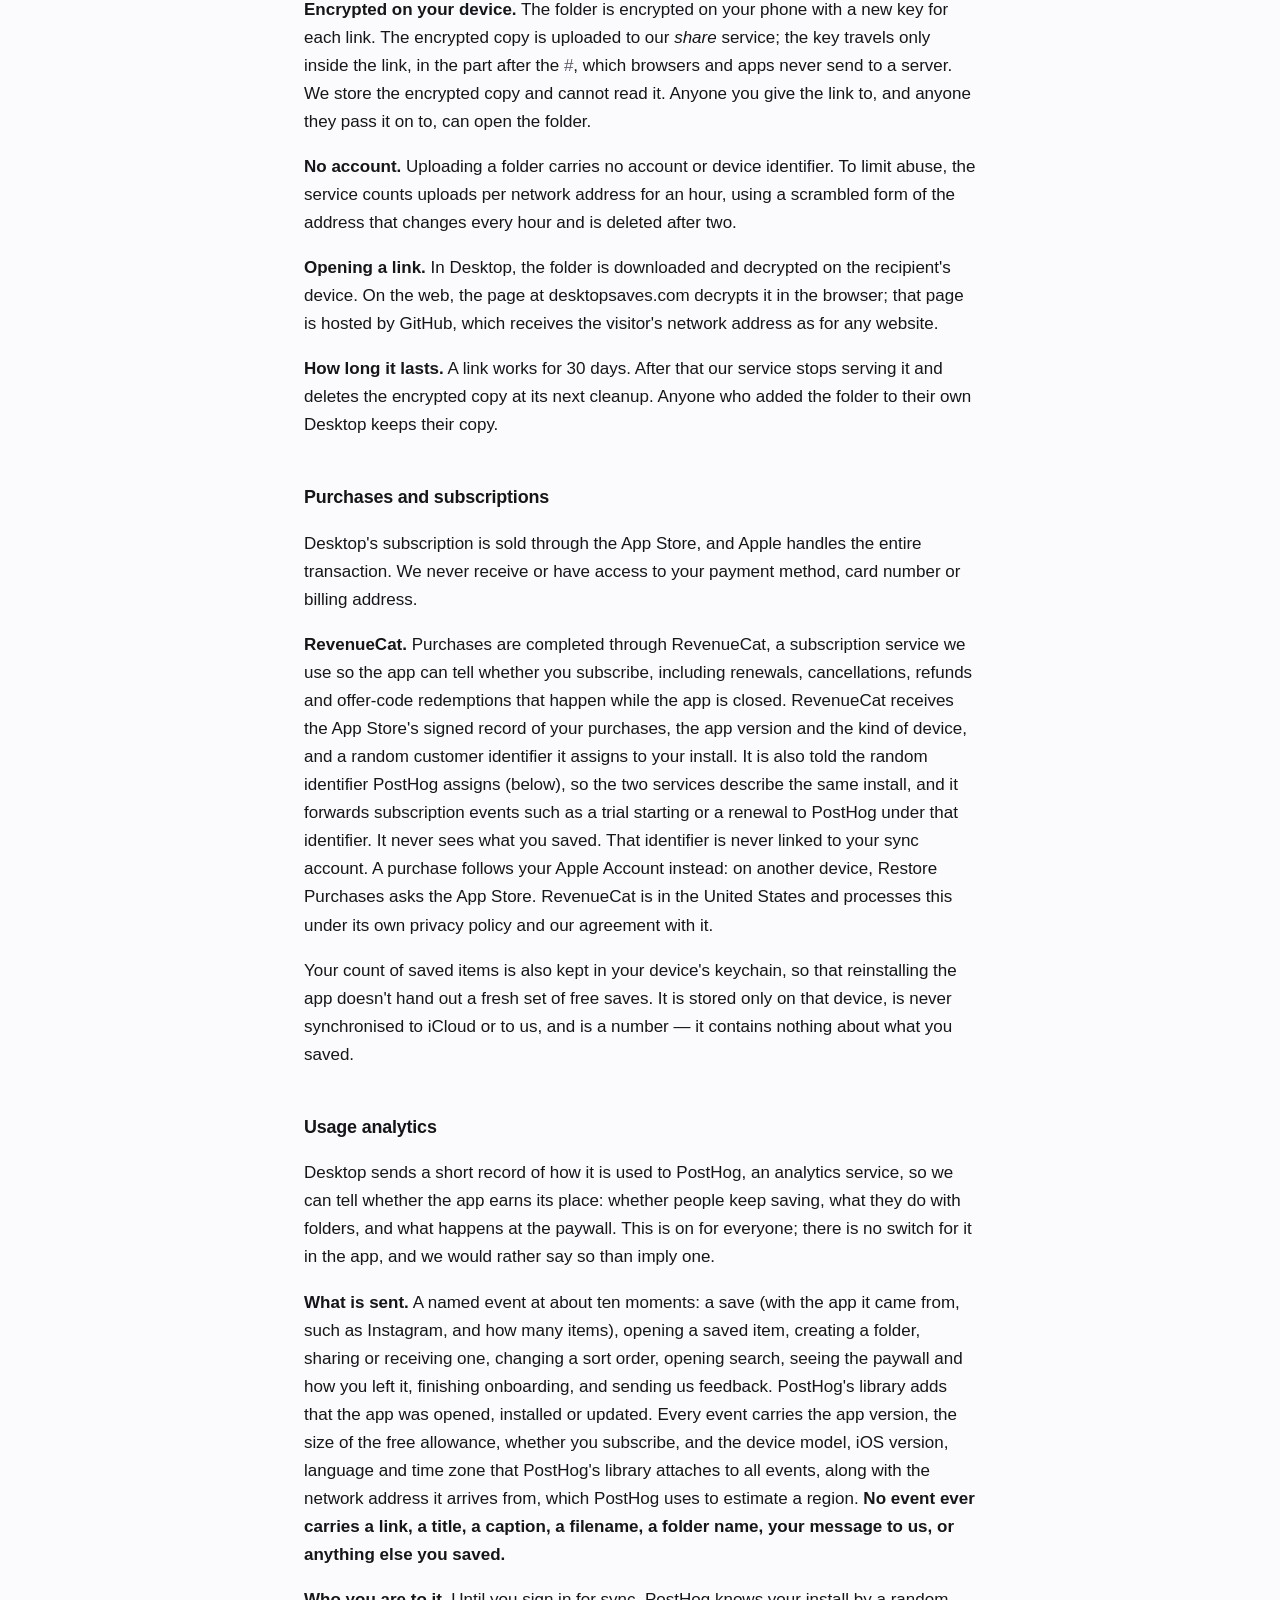
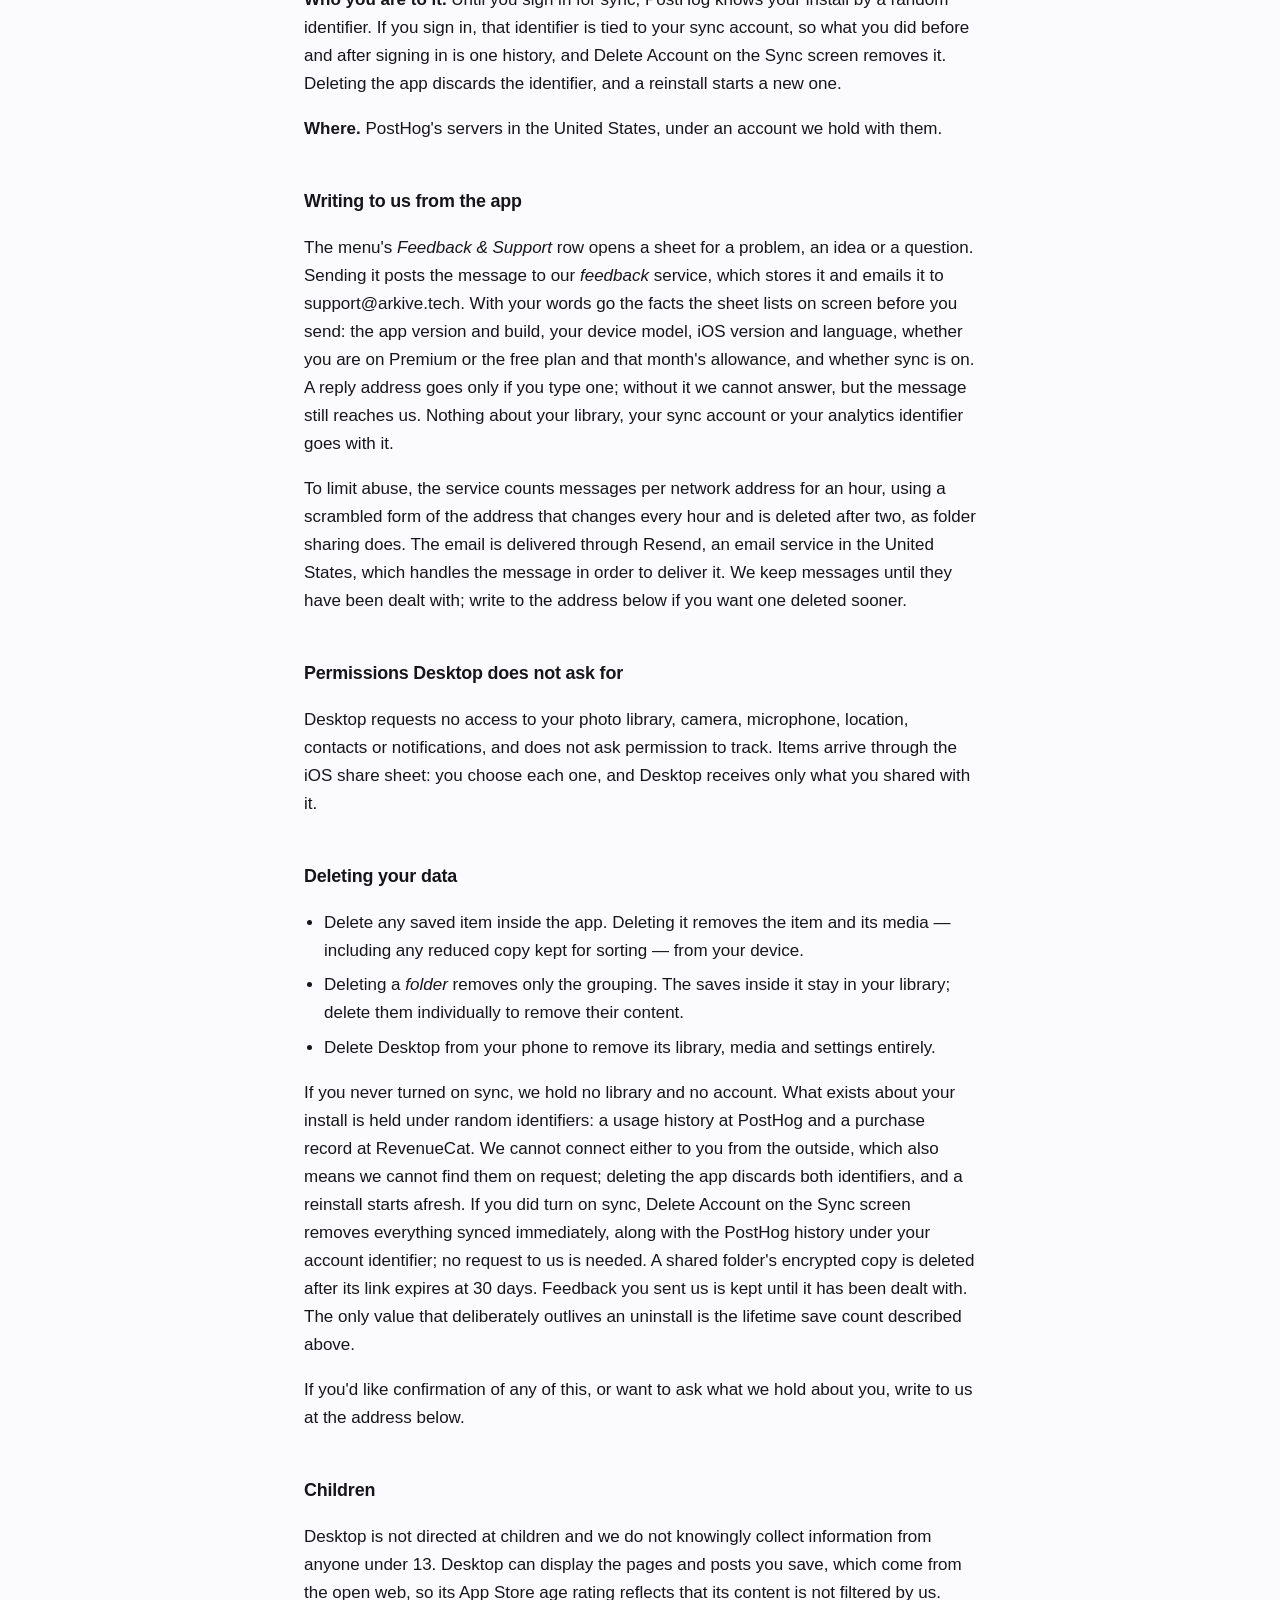
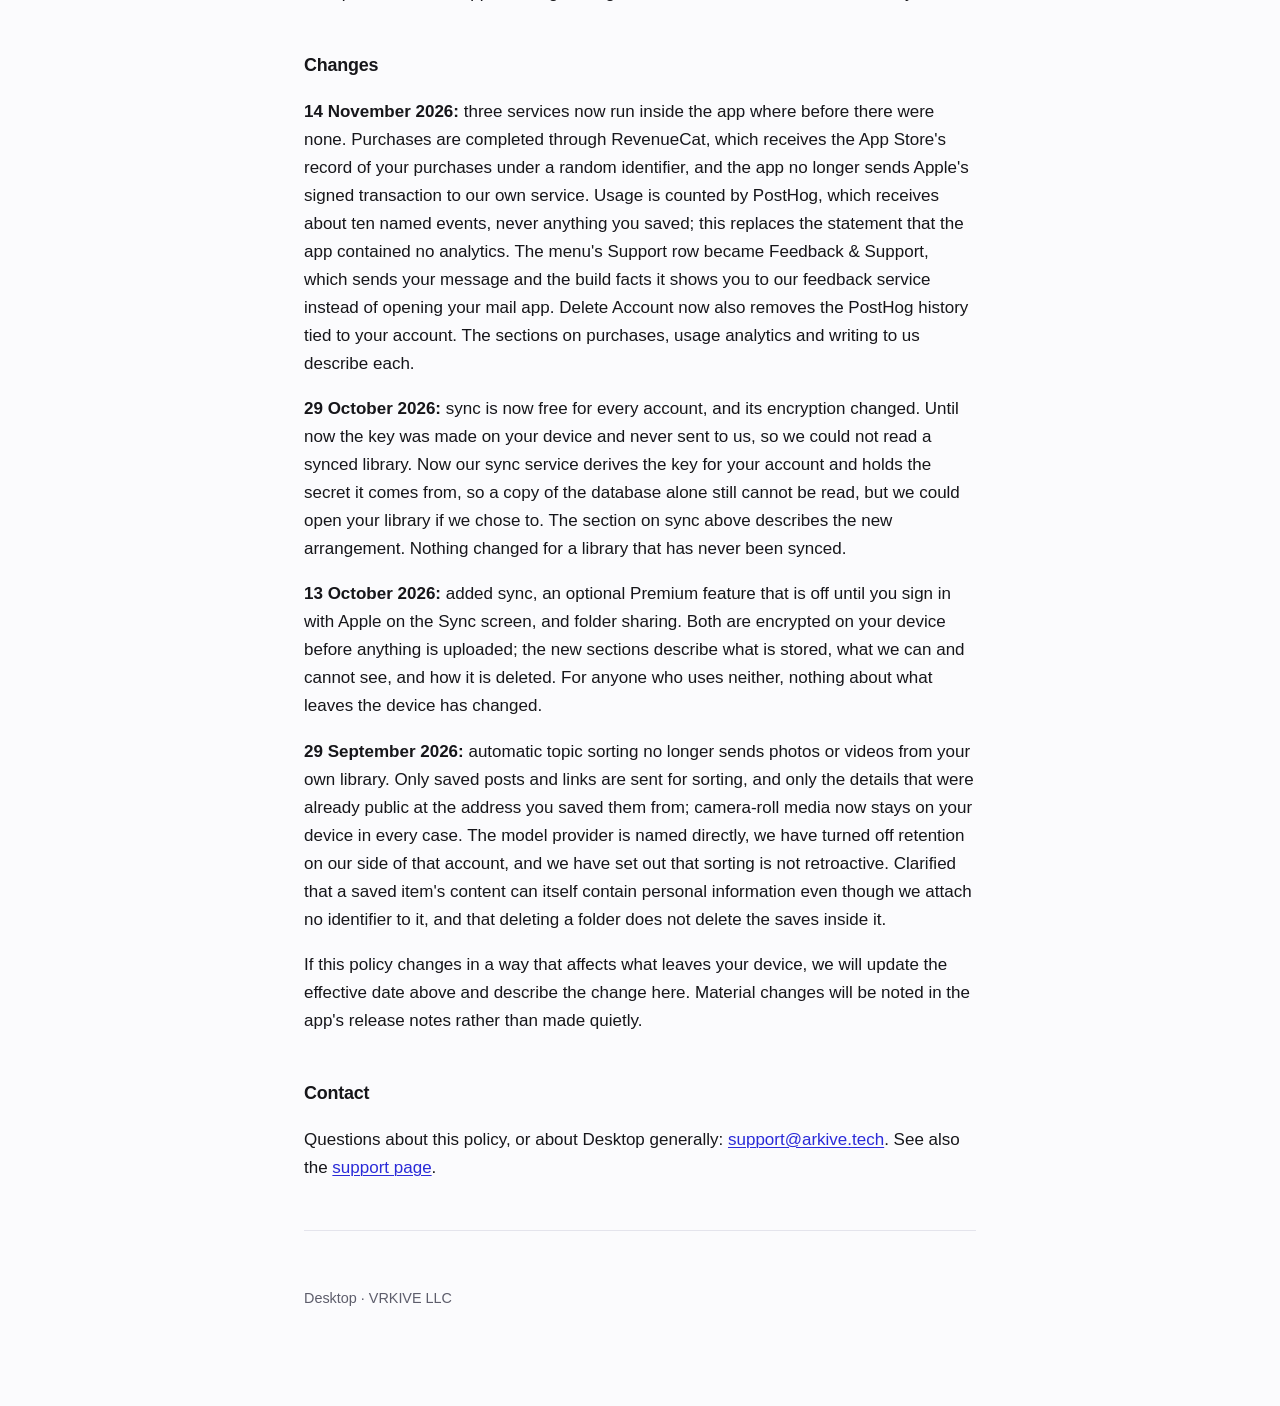
==== commit 7b8e3698: "Privacy page: RevenueCat stays anonymous, Delete Account removes only the PostHog history, no sessio" ====
--- a/desktop/privacy/index.html
+++ b/desktop/privacy/index.html
@@ -13,7 +13,7 @@
 <main>
 
 <h1>Privacy Policy</h1>
-<p class="date">Desktop for iOS · Effective 8 November 2026</p>
+<p class="date">Desktop for iOS · Effective 14 November 2026</p>
 
 <p class="lede">Desktop is a place to keep the things you save. Your library lives on your
 device. There is no account to create, and nothing you save is tied to your identity. If you
@@ -31,9 +31,9 @@
 people never will. It does not read your device's advertising identifier or vendor identifier,
 and it has no crash reporting. Two services do run inside it: <strong>RevenueCat</strong>, which
 completes purchases and tells the app whether you subscribe, and <strong>PostHog</strong>, which
-counts how the app is used. Each gives your install a random identifier of its own. Those
-identifiers are tied to you only if you sign in for sync, and neither service ever receives what
-you saved. Both are described in their own sections below.</p>
+counts how the app is used. Each gives your install a random identifier of its own. PostHog's
+is tied to you only if you sign in for sync; RevenueCat's never is. Neither service ever receives
+what you saved. Both are described in their own sections below.</p>
 <p><strong>Desktop does not track you</strong> as the App Store defines tracking: nothing it
 collects is combined with data from other companies' apps or websites, and nothing is shared
 with data brokers or advertisers. We do not sell or rent information about you.</p>
@@ -152,8 +152,9 @@
 <p><strong>Where it lives.</strong> On Supabase, in the United States, under an account we hold
 with them. It is reachable only through your sign-in.</p>
 <p><strong>Deleting it.</strong> Tap Delete Account on the Sync screen and everything synced is
-removed at once, together with the RevenueCat customer record and the PostHog usage history
-that carry your account identifier. Sign Out stops sync but leaves what is already there. A sync
+removed at once, together with the PostHog usage history that carries your account identifier.
+Your purchase record stays with the App Store and RevenueCat under a random identifier that is
+never linked to your account. Sign Out stops sync but leaves what is already there. A sync
 account that has not synced for a year may be deleted. Deleting the app alone does not delete
 the synced copy; use Delete Account first.</p>
 
@@ -189,9 +190,9 @@
 customer identifier it assigns to your install. It is also told the random identifier PostHog
 assigns (below), so the two services describe the same install, and it forwards subscription
 events such as a trial starting or a renewal to PostHog under that identifier. It never sees
-what you saved. If you sign in for sync, your sync account identifier takes the place of the
-random one, so a purchase follows your account to your other devices. RevenueCat is in the United
-States and processes this under its own privacy policy and our agreement with it.</p>
+what you saved. That identifier is never linked to your sync account. A purchase follows your
+Apple Account instead: on another device, Restore Purchases asks the App Store. RevenueCat is in
+the United States and processes this under its own privacy policy and our agreement with it.</p>
 <p>Your count of saved items is also kept in your device's keychain, so that reinstalling the app
 doesn't hand out a fresh set of free saves. It is stored only on that device, is never
 synchronised to iCloud or to us, and is a number — it contains nothing about what you saved.</p>
@@ -210,11 +211,6 @@
 that PostHog's library attaches to all events, along with the network address it arrives from,
 which PostHog uses to estimate a region. <strong>No event ever carries a link, a title, a
 caption, a filename, a folder name, your message to us, or anything else you saved.</strong></p>
-<p><strong>Session replays.</strong> For one session in five, PostHog records a replay: a
-sequence of screenshots of the app as you use it. Text you type and images are masked by
-PostHog's library, and the feed of your saves is masked by Desktop everywhere it appears, so what
-remains is the shape of the screens you moved through. We use it to see where onboarding and the
-paywall lose people.</p>
 <p><strong>Who you are to it.</strong> Until you sign in for sync, PostHog knows your install by a
 random identifier. If you sign in, that identifier is tied to your sync account, so what you did
 before and after signing in is one history, and Delete Account on the Sync screen removes it.
@@ -254,8 +250,7 @@
 RevenueCat. We cannot connect either to you from the outside, which also means we cannot find
 them on request; deleting the app discards both identifiers, and a reinstall starts afresh. If
 you did turn on sync, Delete Account on the Sync screen removes everything synced immediately,
-along with the RevenueCat record and PostHog history under your account identifier; no request to
-us is needed. A shared folder's encrypted copy is deleted after its link expires at 30 days.
+along with the PostHog history under your account identifier; no request to us is needed. A shared folder's encrypted copy is deleted after its link expires at 30 days.
 Feedback you sent us is kept until it has been dealt with. The only value that deliberately
 outlives an uninstall is the lifetime save count described above.</p>
 <p>If you'd like confirmation of any of this, or want to ask what we hold about you, write to us
@@ -267,15 +262,14 @@
 App Store age rating reflects that its content is not filtered by us.</p>
 
 <h2>Changes</h2>
-<p><strong>8 November 2026:</strong> three services now run inside the app where before there
+<p><strong>14 November 2026:</strong> three services now run inside the app where before there
 were none. Purchases are completed through RevenueCat, which receives the App Store's record of
 your purchases under a random identifier, and the app no longer sends Apple's signed transaction
-to our own service. Usage is counted by PostHog, which receives about ten named events and a
-sampled, masked session replay, never anything you saved; this replaces the statement that the
+to our own service. Usage is counted by PostHog, which receives about ten named events, never
+anything you saved; this replaces the statement that the
 app contained no analytics. The menu's Support row became Feedback &amp; Support, which sends
 your message and the build facts it shows you to our feedback service instead of opening your
-mail app. Delete Account now also removes the RevenueCat record and PostHog history tied to your
-account. The sections on purchases, usage analytics and writing to us describe each.</p>
+mail app. Delete Account now also removes the PostHog history tied to your account. The sections on purchases, usage analytics and writing to us describe each.</p>
 <p><strong>29 October 2026:</strong> sync is now free for every account, and its encryption
 changed. Until now the key was made on your device and never sent to us, so we could not read a
 synced library. Now our sync service derives the key for your account and holds the secret it
